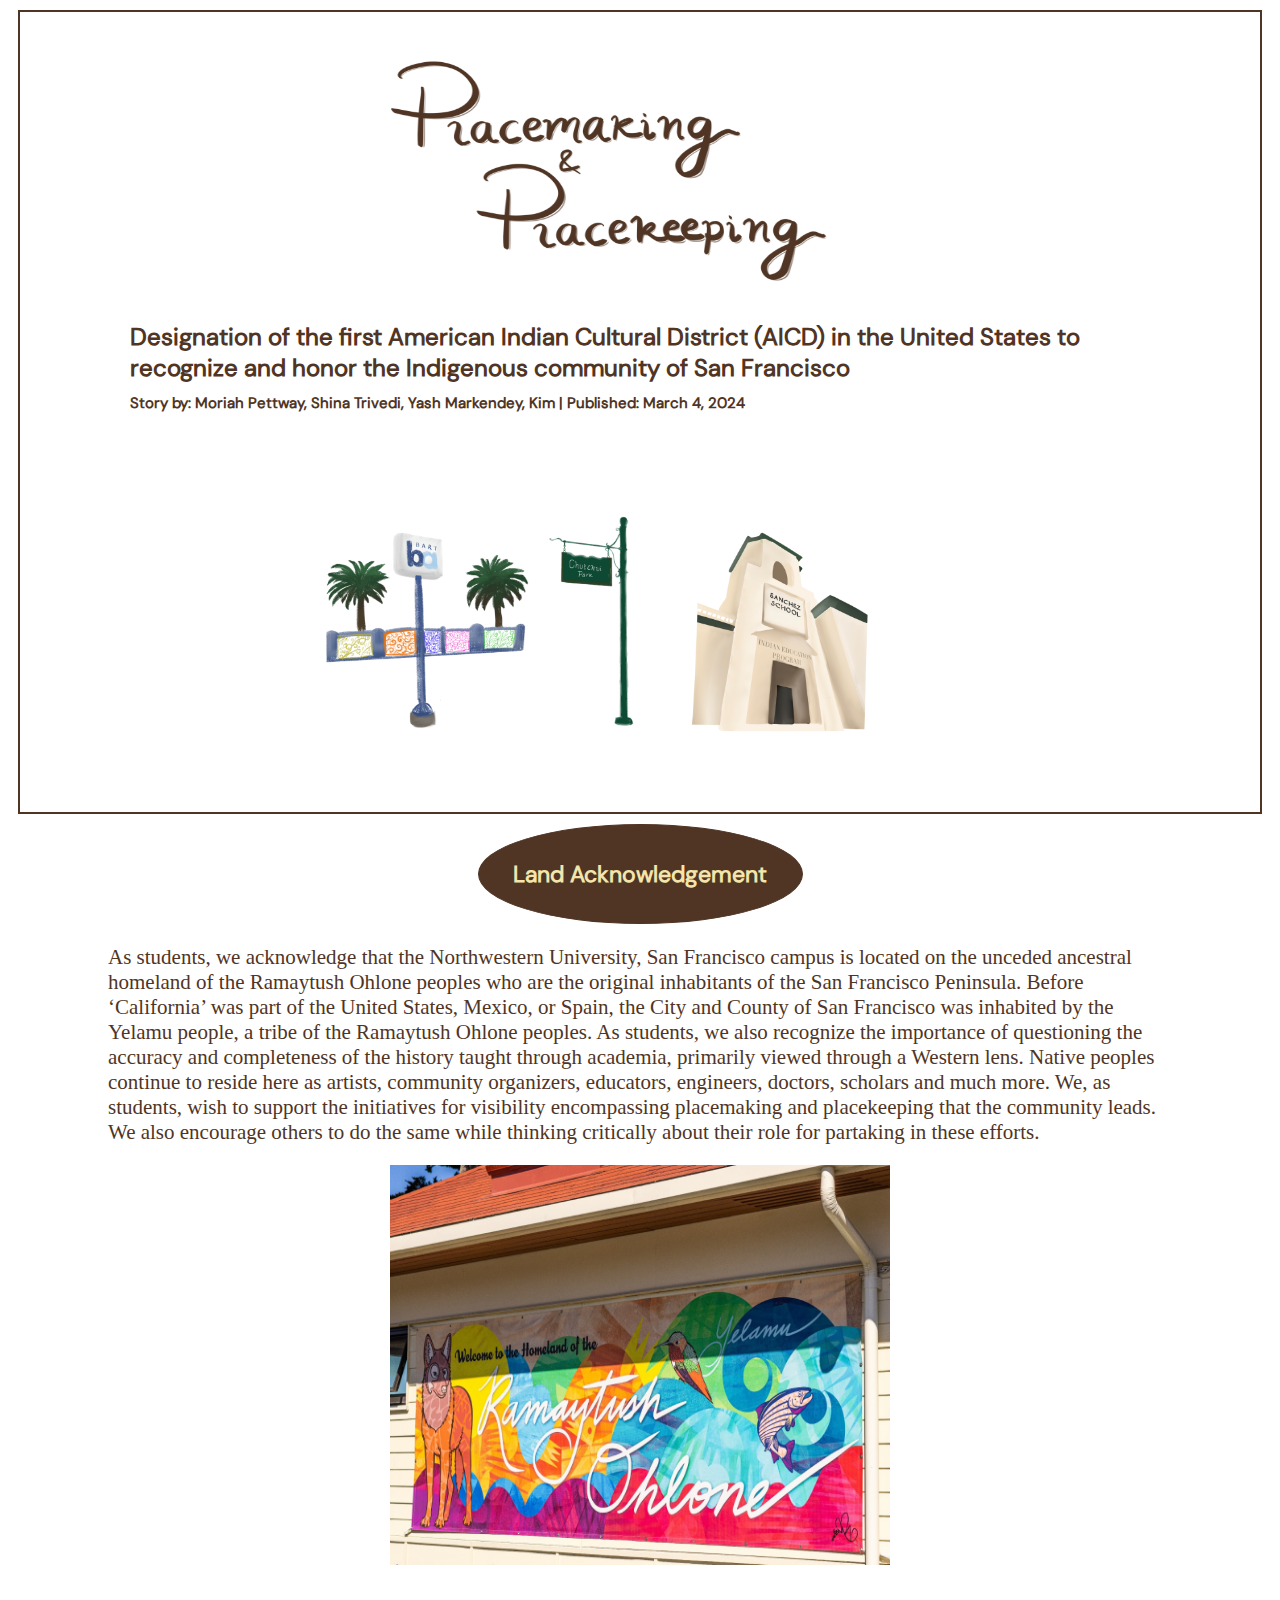
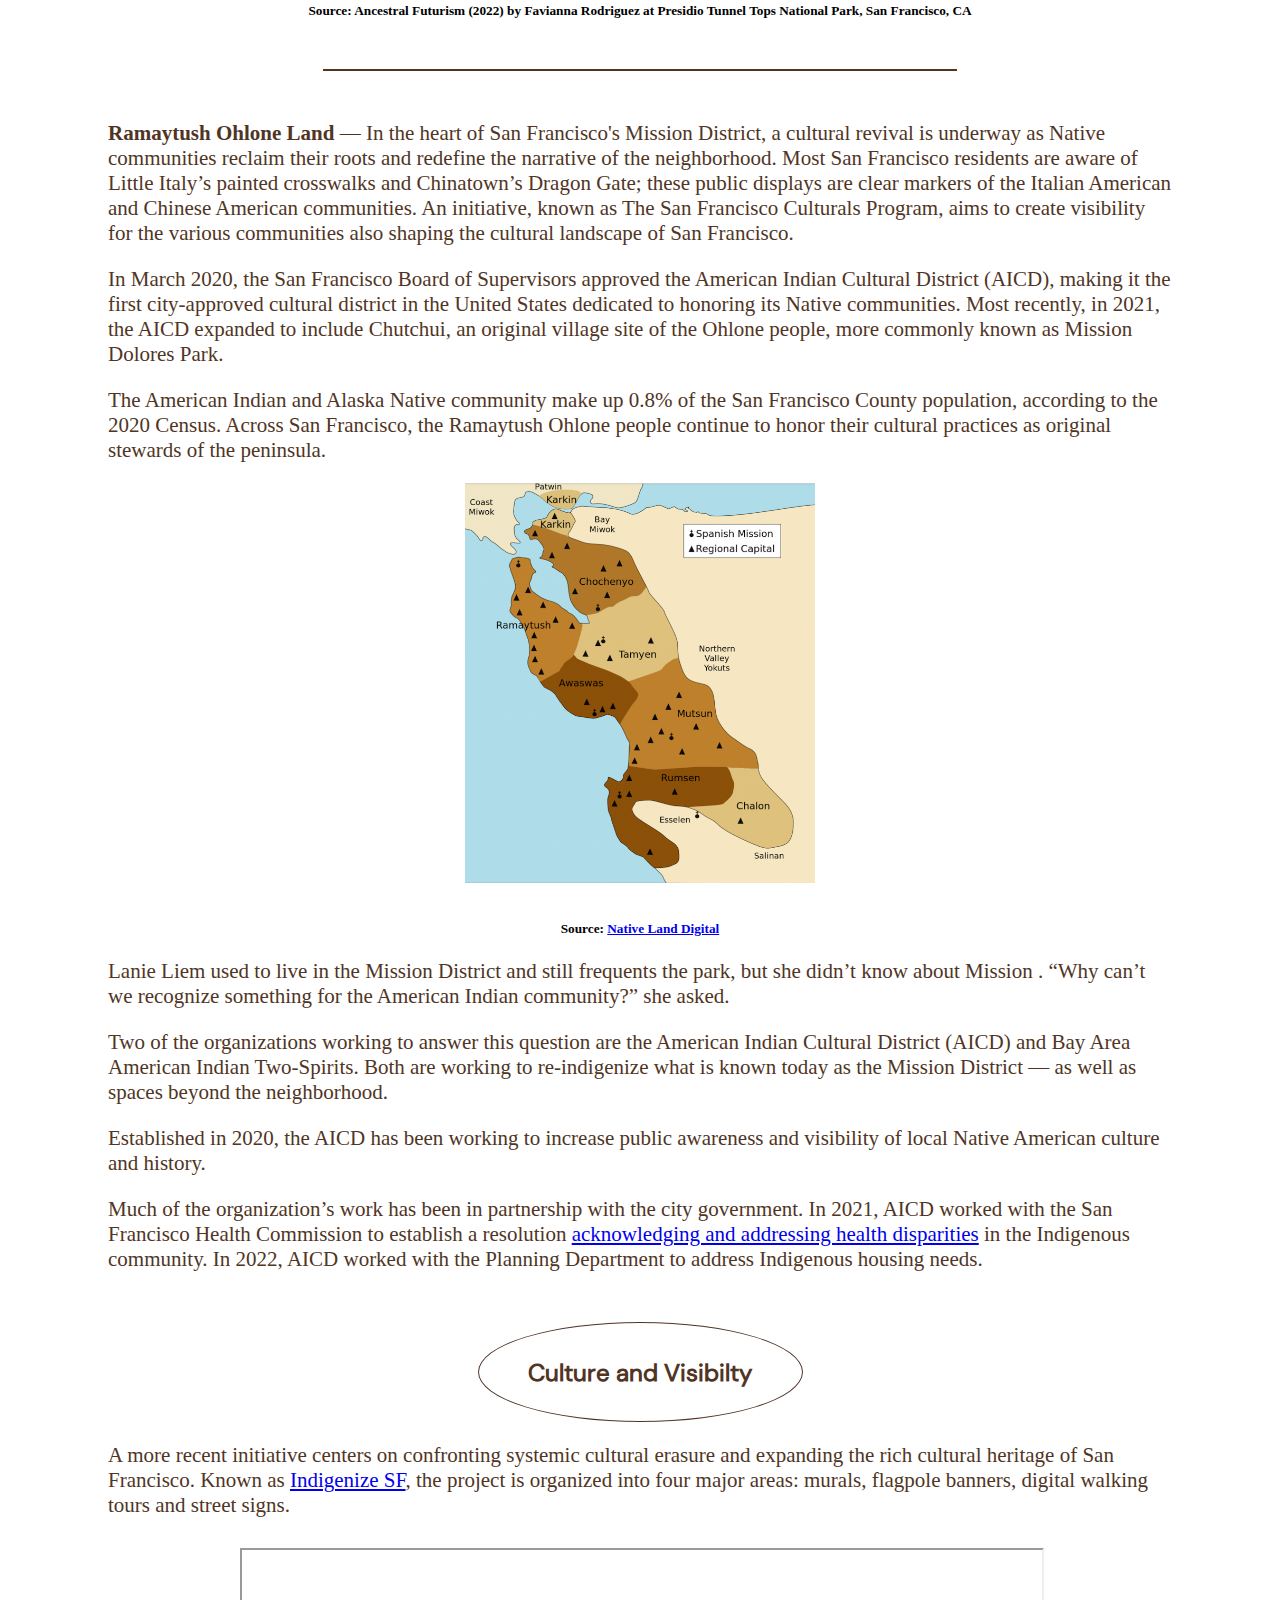
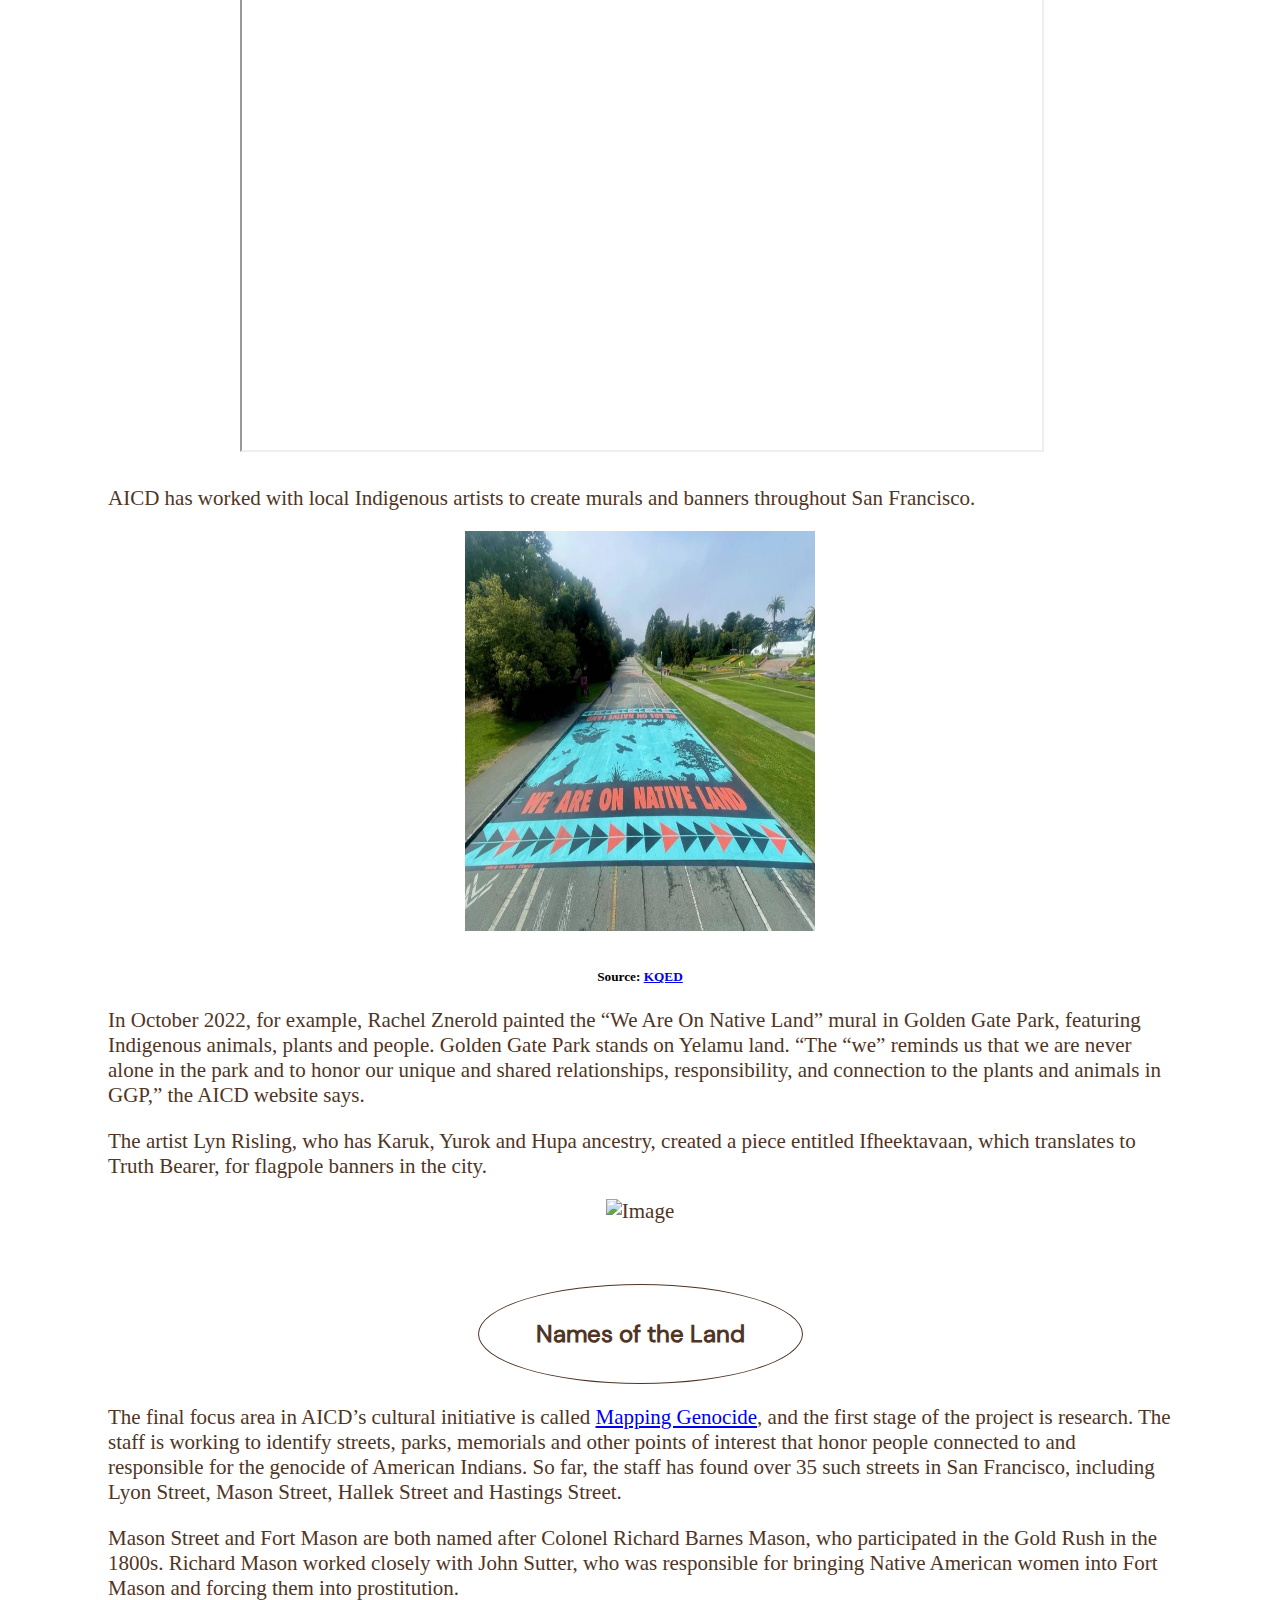
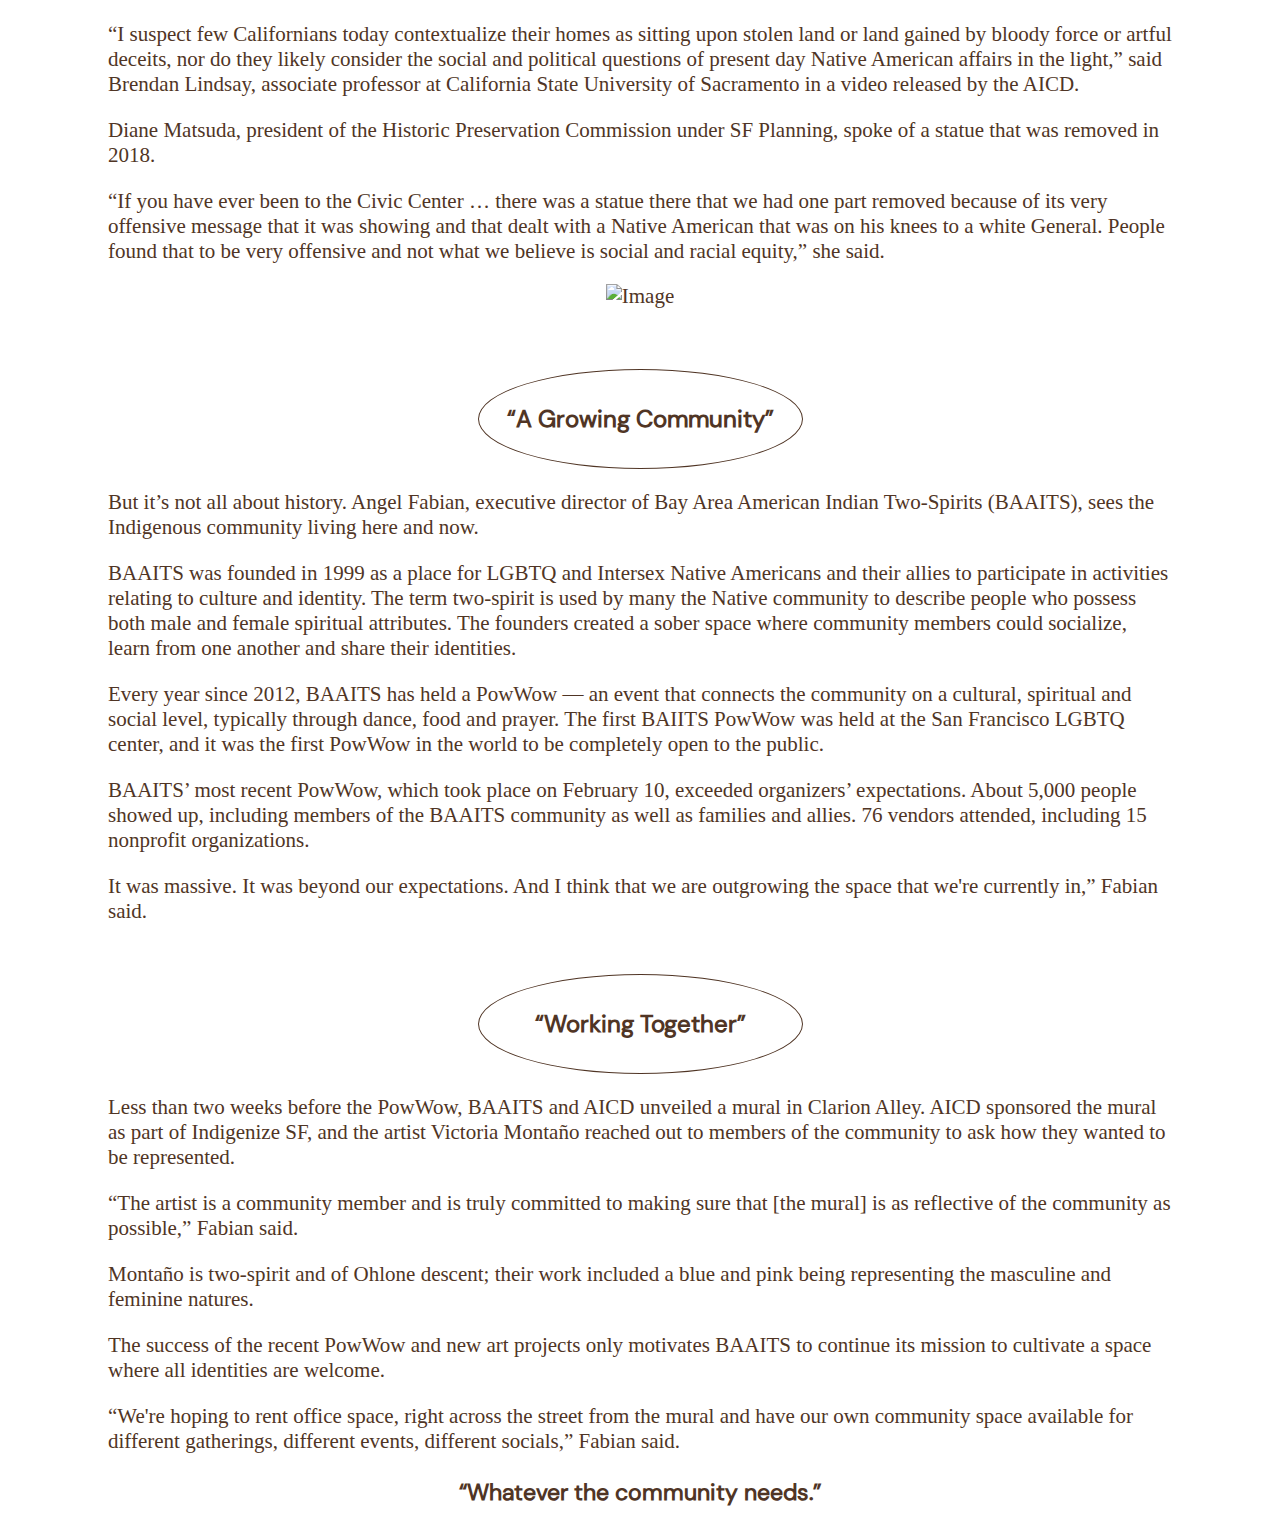
==== index.html @ 4c2ac08a "update" ====
<!DOCTYPE html>
<html lang="en">
  <head>
    <meta charset="utf-8">
    <title></title>
    <meta name="viewport" content="width=device-width, initial-scale=1.0">
    <link rel="stylesheet" href="style.css">
    <script src="main.js" defer></script>
  </head>
  <body>

    <div class="landing-page-container">
        <div class="title">
          <img src="Untitled_Artwork.png" alt= "Image" height="550" width="500">
        </div>
        <h2>Designation of the first American Indian Cultural District (AICD) in the United States to recognize and honor the Indigenous community of San Francisco</h2>
        <h6><strong>Story by:</strong> Moriah Pettway, Shina Trivedi, Yash Markendey, Kim   |   Published: March 4, 2024</h6>
        
        <div class="stickers">
          <img src="PNGs Group.png" alt="Image" height="350" width="650">
        </div>
    </div>

    <div class="circle-1">
      <h3 class="my-text">Land Acknowledgement</h3>
    </div>

    <div class="column">
      <p>As students, we acknowledge that the Northwestern University, San Francisco campus is located on the unceded ancestral homeland of the Ramaytush Ohlone peoples who are the original inhabitants of the San Francisco Peninsula. Before ‘California’ was part of the United States, Mexico, or Spain, the City and County of San Francisco was inhabited by the Yelamu people, a tribe of the Ramaytush Ohlone peoples. As students, we also recognize the importance of questioning the accuracy and completeness of the history taught through academia, primarily viewed through a Western lens. Native peoples continue to reside here as artists, community organizers, educators, engineers, doctors, scholars and much more. We, as students, wish to support the initiatives for visibility encompassing placemaking and placekeeping that the community leads. We also encourage others to do the same while thinking critically about their role for partaking in these efforts.</p>
    </div>

    <p class="images">
      <img src="Ancestral Futurism_Yash.png" alt= "Image" height="400" width="500">
      <h5>Source:<a> Ancestral Futurism (2022) by Favianna Rodriguez at Presidio Tunnel Tops National Park, San Francisco, CA</a></h5>
        
    </p>

    <hr>
   
    <div class="column">
      <p><strong>Ramaytush Ohlone Land</strong> — In the heart of San Francisco's Mission District, a cultural revival is underway as Native communities reclaim their roots and redefine the narrative of the neighborhood.

      Most San Francisco residents are aware of Little Italy’s painted crosswalks and Chinatown’s Dragon Gate; these public displays are clear markers of the Italian American and Chinese American communities. An initiative, known as The San Francisco Culturals Program, aims to create visibility for the various communities also shaping the cultural landscape of San Francisco.</p>
            
      <p>In March 2020, the San Francisco Board of Supervisors approved the American Indian Cultural District (AICD), making it the first city-approved cultural district in the United States dedicated to honoring its Native communities. Most recently, in 2021, the AICD expanded to include Chutchui, an original village site of the Ohlone people, more commonly known as Mission Dolores Park.</p>
            
      <p>The American Indian and Alaska Native community make up 0.8% of the San Francisco County population, according to the 2020 Census. Across San Francisco, the Ramaytush Ohlone people continue to honor their cultural practices as original stewards of the peninsula.</p>
    </div>
            
        <p class="images">
          <img src="Native_Land_Digital.png" alt= "Image" height="400" width="350">
          <h5>Source: <a href="https://native-land.ca/maps/territories/ohlone/">Native Land Digital</a></h5>
        </p>

    <div class="column">
        <p>Lanie Liem  used to live in the Mission District and still frequents the park, but she didn’t know about Mission . “Why can’t we recognize something for the American Indian community?” she asked.</p>
          
        <p>Two of the organizations working to answer this question are the American Indian Cultural District (AICD) and Bay Area American Indian Two-Spirits. Both are working to re-indigenize what is known today as the Mission District — as well as spaces beyond the neighborhood.</p>
          
        <p>Established in 2020, the AICD has been working to increase public awareness and visibility of local Native American culture and history.</p>

        <p>Much of the organization’s work has been in partnership with the city government. In 2021, AICD worked with the San Francisco Health Commission to establish a resolution <a href="https://americanindianculturaldistrict.org/indigenizesf">acknowledging and addressing health disparities</a> in the Indigenous community. In 2022, AICD worked with the Planning Department to address Indigenous housing needs.</p>
    </div>

      <div class="circle-2">
            <h2>Culture and Visibilty</h2>
      </div>

    <div class="column">
        <p>A more recent initiative centers on confronting systemic cultural erasure and expanding the rich cultural heritage of San Francisco. Known as <a href="https://americanindianculturaldistrict.org/indigenizesf">Indigenize SF</a>, the project is organized into four major areas: murals, flagpole banners, digital walking tours and street signs.
    </div>
      <div class="aicd-map">
        <iframe src="https://datawrapper.dwcdn.net/s3uaG/1/" width="100%" height="500px"></iframe>
      </div>

    <div class="column">
        <p>AICD has worked with local Indigenous artists to create murals and banners throughout San Francisco.</p>
    </div>

    <p class="images">
      <img src="KQED_Image.jpeg" alt= "Image" height="400" width="350">
      <h5>Source: <a href="https://www.kqed.org/news/11929099/we-are-here-and-present-vandalized-mural-sparks-renewed-efforts-to-recognize-native-american-history">KQED</a></h5>
    </p>

    <div class="column">
      <p>In October 2022, for example, Rachel Znerold painted the “We Are On Native Land” mural in Golden Gate Park, featuring Indigenous animals, plants and people. Golden Gate Park stands on Yelamu land. “The “we” reminds us that we are never alone in the park and to honor our unique and shared relationships, responsibility, and connection to the plants and animals in GGP,” the AICD website says.</p>
      <p>The artist Lyn Risling, who has Karuk, Yurok and Hupa ancestry, created a piece entitled Ifheektavaan, which translates to Truth Bearer, for flagpole banners in the city.</p>
    </div>

      <p class="images">
      <img src="Kimberly-Espinosa-AICD Cultural District-012524-12.jpg" alt= "Image" height="500" width="350">
      </p>
      
    <div class="circle-2">
      <h2>Names of the Land</h2>
    </div>

    <div class="column">
      <p>The final focus area in AICD’s cultural initiative is called <a href="https://americanindianculturaldistrict.org/indigenizesf">Mapping Genocide</a>, and the first stage of the project is research.  The staff is working to identify streets, parks, memorials and other points of interest that honor people connected to and responsible for the genocide of American Indians. So far, the staff has found over 35 such streets in San Francisco, including Lyon Street, Mason Street, Hallek Street and Hastings Street.</p>

      <p>Mason Street and Fort Mason are both named after Colonel Richard Barnes Mason, who participated in the Gold Rush in the 1800s. Richard Mason worked closely with John Sutter, who was responsible for bringing Native American women into Fort Mason and forcing them into prostitution.</p>
        
      <p>“I suspect few Californians today contextualize their homes as sitting upon stolen land or land gained by bloody force or artful deceits, nor do they likely consider the social and political questions of present day Native American affairs in the light,” said Brendan Lindsay, associate professor at California State University of Sacramento in a video released by the AICD.</p>
        
      <p>Diane Matsuda, president of the Historic Preservation Commission under SF Planning, spoke of a statue that was removed in 2018.</p>
        
      <p>“If you have ever been to the Civic Center … there was a statue there that we had one part removed because of its very offensive message that it was showing and that dealt with a Native American that was on his knees to a white General. People found that to be very offensive and not what we believe is social and racial equity,” she said.</p>        
    </div>
        
    <p class="images"> 
      <img src="Chutchui Sign by Mission Dolores Park_Illo by Yash Markendey.PNG" alt= "Image" height="400" width="350">
    </p>


    <div class="circle-2">
      <h2>“A Growing Community”</h2>
    </div>

    <div class="column">
      <p>But it’s not all about history. Angel Fabian, executive director of Bay Area American Indian Two-Spirits (BAAITS), sees the Indigenous community living here and now.</p>
 
      <p>BAAITS was founded in 1999 as a place for LGBTQ and Intersex Native Americans and their allies to participate in activities relating to culture and identity. The term two-spirit is used by many the Native community to describe people who possess both male and female spiritual attributes. The founders created a sober space where community members could socialize, learn from one another and share their identities.</p>

      <p>Every year since 2012, BAAITS has held a PowWow — an event that connects the community on a cultural, spiritual and social level, typically through dance, food and prayer. The first BAIITS PowWow was held at the San Francisco LGBTQ center, and it was the first PowWow in the world to be completely open to the public.</p>

      <p>BAAITS’ most recent PowWow, which took place on February 10, exceeded organizers’ expectations. About 5,000 people showed up, including members of the BAAITS community as well as families and allies. 76 vendors attended, including 15 nonprofit organizations.</p>

      <p>It was massive. It was beyond our expectations. And I think that we are outgrowing the space that we're currently in,” Fabian said.</p>
    </div>

    <div class="circle-2">
      <h2>“Working Together”</h2>
    </div>

    <div class="column">
        <p>Less than two weeks before the PowWow, BAAITS and AICD unveiled a mural in Clarion Alley. AICD sponsored the mural as part of Indigenize SF, and the artist Victoria Montaño reached out to members of the community to ask how they wanted to be represented.</p>
          
        <p>“The artist is a community member and is truly committed to making sure that [the mural] is as reflective of the community as possible,” Fabian said.</p>
          
        <p>Montaño is two-spirit and of Ohlone descent; their work included a blue and pink being representing the masculine and feminine natures.</p>
         
        <p>The success of the recent PowWow and new art projects only motivates BAAITS to continue its mission to cultivate a space where all identities are welcome.</p>

        <p>“We're hoping to rent office space, right across the street from the mural and have our own community space available for different gatherings, different events, different socials,” Fabian said.</p> 
    </div>

      <div class="quote">
        <h3>“Whatever the community needs.”</h3>
      </div>

    </div>

  </body>
</html>
---- style.css ----
@font-face {
    font-family: 'League Spartan';
    src: url('LeagueSpartan_Regular.ttf') format('truetype');
    font-weight: normal;
    font-style: normal;
}
@font-face {
    font-family: 'Playfair Display';
    src: url('Playfair_Display.ttf') format('truetype');
    font-weight: normal;
    font-style: normal;
}
@font-face {
    font-family: 'DM Sans';
    src: url('DM_Sans/DMSans-VariableFont_opsz\,wght.ttf') format('truetype');
    font-weight: normal;
    font-style: normal;
}
@font-face {
    font-family: 'EB Garmond';
    src: url('EB_Garamond/EBGaramond-VariableFont_wght.ttf') format('truetype');
    font-weight: normal;
    font-style: normal
}
body {
    background-color: #fff;
}
.date {
    margin-top: -10px
}
.landing-page-container {
    max-width: 80vw; /* Set the maximum width as a percentage of the viewport width */
    margin: auto;
    padding: 20px; /* Optional: Add padding to the container */
}
.title {
    text-align: center;
    margin-left: -20px;
    margin-bottom: -275px;
    overflow: hidden;
    width: 100%;
    height: auto;
    text-align: center;
}
@media (max-width: 1500px) {
    .landing-page-container {
    border: 2px solid #503525; 
    padding: 10px; 
    margin: 20px; 
    margin-bottom: 0px;
    max-width: 100%; 
    margin: 10px; 
    }
    .column {
        margin-left: 200px;
        margin-right: 200px
    }
    p {
        font-family: 'Times New Roman', Times, serif;
        font-size: 21px;
        color: #503525;
        margin-bottom: 5px;
    }
    .images {
        padding: 10px; 
        margin: 20px; 
        margin-bottom: 0px;
        max-width: 100%; 
        margin: 10px;
        text-align: center;
    }
}
.stickers {
    margin: 0 -10px; /* Adjust as needed to create margins */
    overflow: hidden;
    text-align: center
}

.stickers img {
    animation: moveAndTiltMotion 20s infinite; /* Adjust the duration and iteration count as needed */
    display: inline-block; /* Make sure the image is a block-level element */
    margin: 0 10px; /* Adjust as needed to create margins */
}

@keyframes moveAndTiltMotion {
    0%, 100% {
      transform: translateX(0) rotate(0deg);
    }
    20%, 40%, 60%, 80% {
      transform: translateX(-5px) rotate(-5deg);
    }
    10%, 30%, 50%, 70%, 90% {
      transform: translateX(5px) rotate(5deg);
    }
  }
h1 {
    font-family: 'League Spartan', sans-serif;
    font-size: 125px;
    margin: 40px;
    text-shadow: -1px -1px 0 #503525, 1px -1px 0 #503525, -1px 1px 0 #503525, 1px 1px 0 #503525;
}
h2 {
    font-family: 'DM Sans', sans-serif;
    color: #503525;
    font-weight: bold;
    margin-left: 100px;
    margin-right: 100px
}
h3 {
    font-family: 'DM Sans', sans-serif;
    font-size: 23px;
    color: #503525;
    font-weight: bold;
    white-space: nowrap;
}
h5 {
    text-align: center;
}
h6{
    font-family: 'DM Sans', sans-serif;
    font-size: 15px;
    color: #503525;
    margin-left: 100px;
    margin-right: 100px;
    margin-top: -10px
}

h4 {
    font-family: 'League Spartan', sans-serif
}
.circle-1 {
    width: 325px;
    height: 100px;
    border: 1px solid #503525;
    background-color: #503525;
    border-radius: 50%;
    display: flex;
    align-items: center;
    justify-content: center;
    color: #503525;
    box-sizing: border-box;
    margin-top: 10px;
    margin-left: auto;
    margin-right: auto;
    white-space: nowrap;
}
.my-text {
    color: #F3E5AB
}
.circle-2 {
    width: 325px;
    height: 100px;
    border: 1px solid #503525;
    border-radius: 50%;
    display: flex;
    align-items: center;
    justify-content: center;
    color: #503525;
    box-sizing: border-box;
    margin-top: 50px;
    margin-bottom: 20px;
    margin-left: auto;
    margin-right: auto;
    white-space: nowrap;
}
.column {
    margin-left: 100px;
    margin-right: 100px;
}
.column p {
    font-size: 21px
}
hr {
    border: 1px solid #503525; /* Change color by modifying the hex code */
    margin: 50px auto; /* Adjust the margin as needed */
    width: 50%;
    text-align: center
}
.images image {
    text-align: center;
}
.quote {
    margin: auto;
    text-align: center;
}

.aicd-map {
    width: 100%;
    max-width: 800px;
    margin-top: 30px; /* Adjust the top margin as needed */
    margin-bottom: 30px; /* Adjust the bottom margin as needed */
    margin-left: auto;
    margin-right: auto;
}
.chutchui-img {
    display: inline-block;
    border-radius: 10px;
    overflow: hidden;
    margin: 20px auto;
}
.project-acknowledgements {
    text-align: center
}
.button {
    display: inline-block;
    padding: 10px 20px;
    text-decoration: none;
    color: #fff;
    background-color: #503525; 
    border: 1px solid #fff; 
    border-radius: 5px;
    cursor: pointer;
    margin-bottom: 15px;
}
.footer {
    background-color: #503525;
    color: #fff;
    padding: 12.5px;
    margin-left: -10px;
    text-align: center;
    width: 100%;
  }

.project-acknowledgements-pg {
    text-align: center;
}
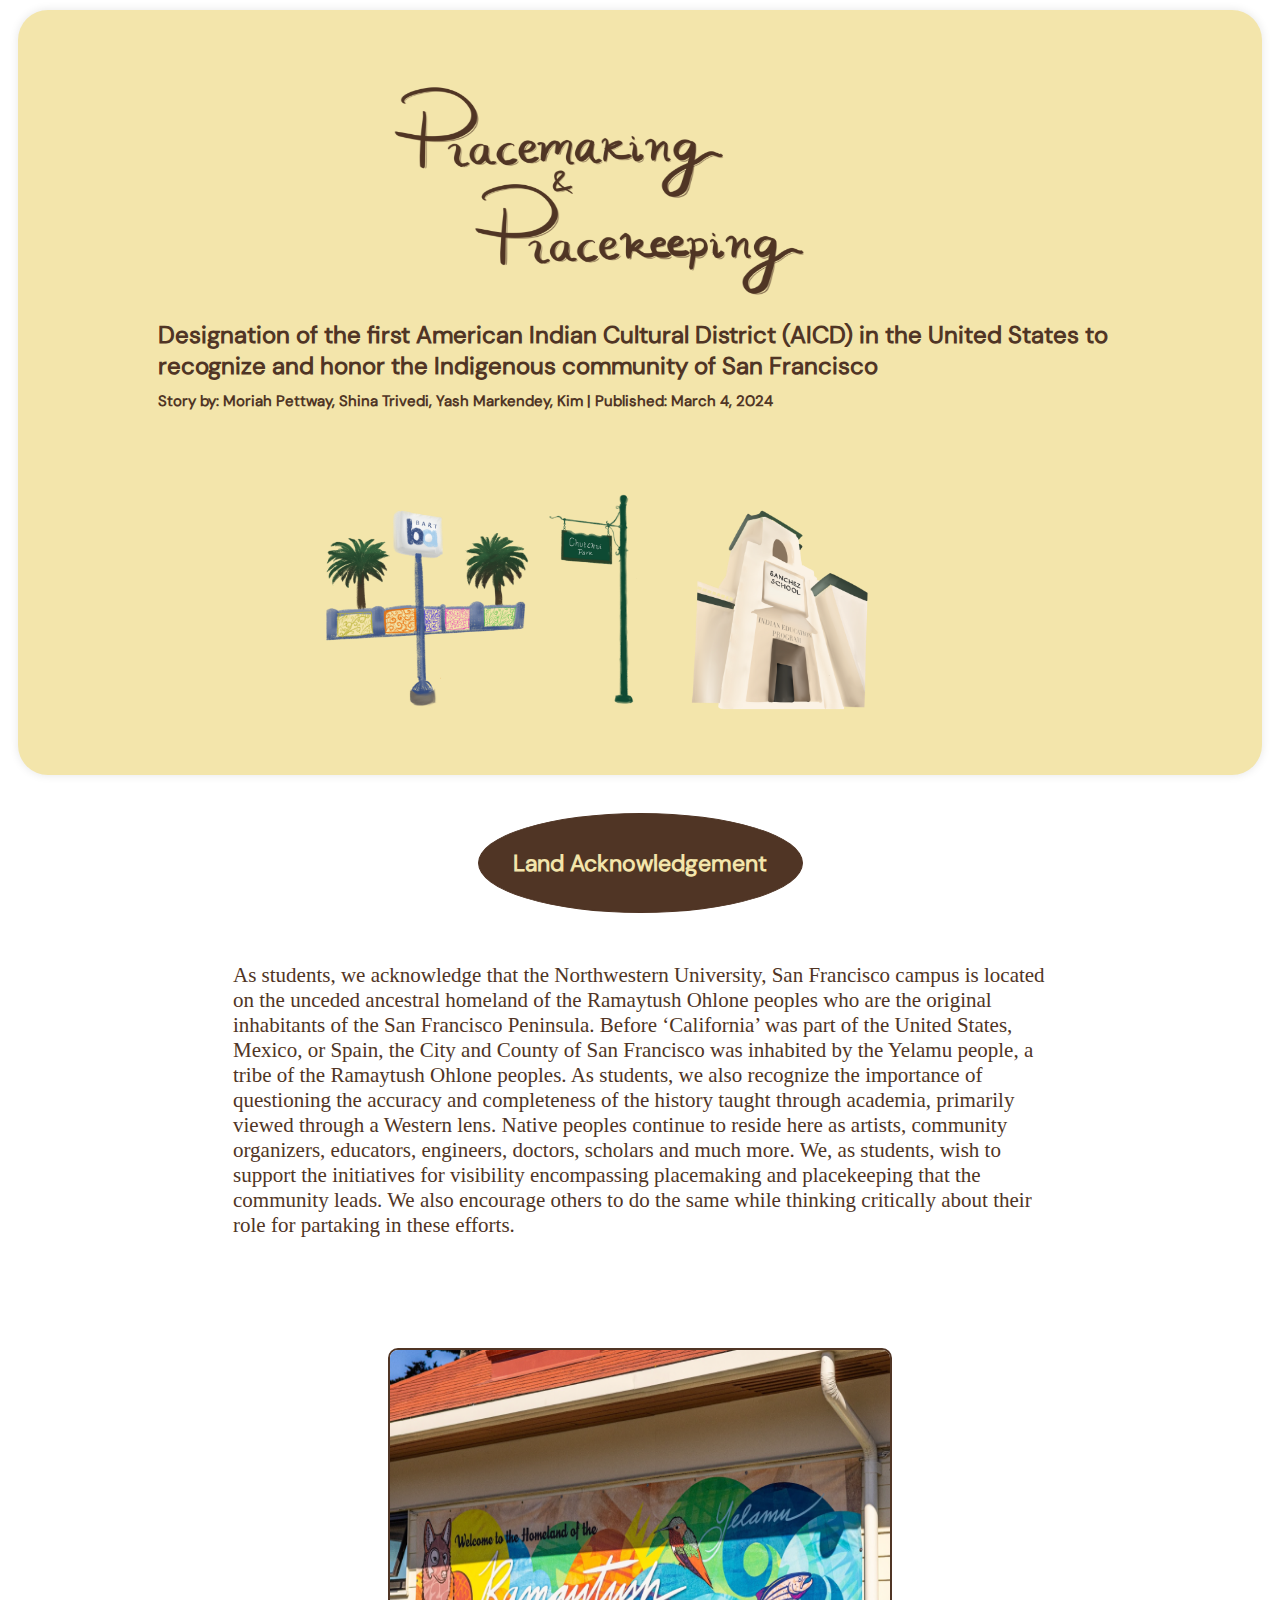
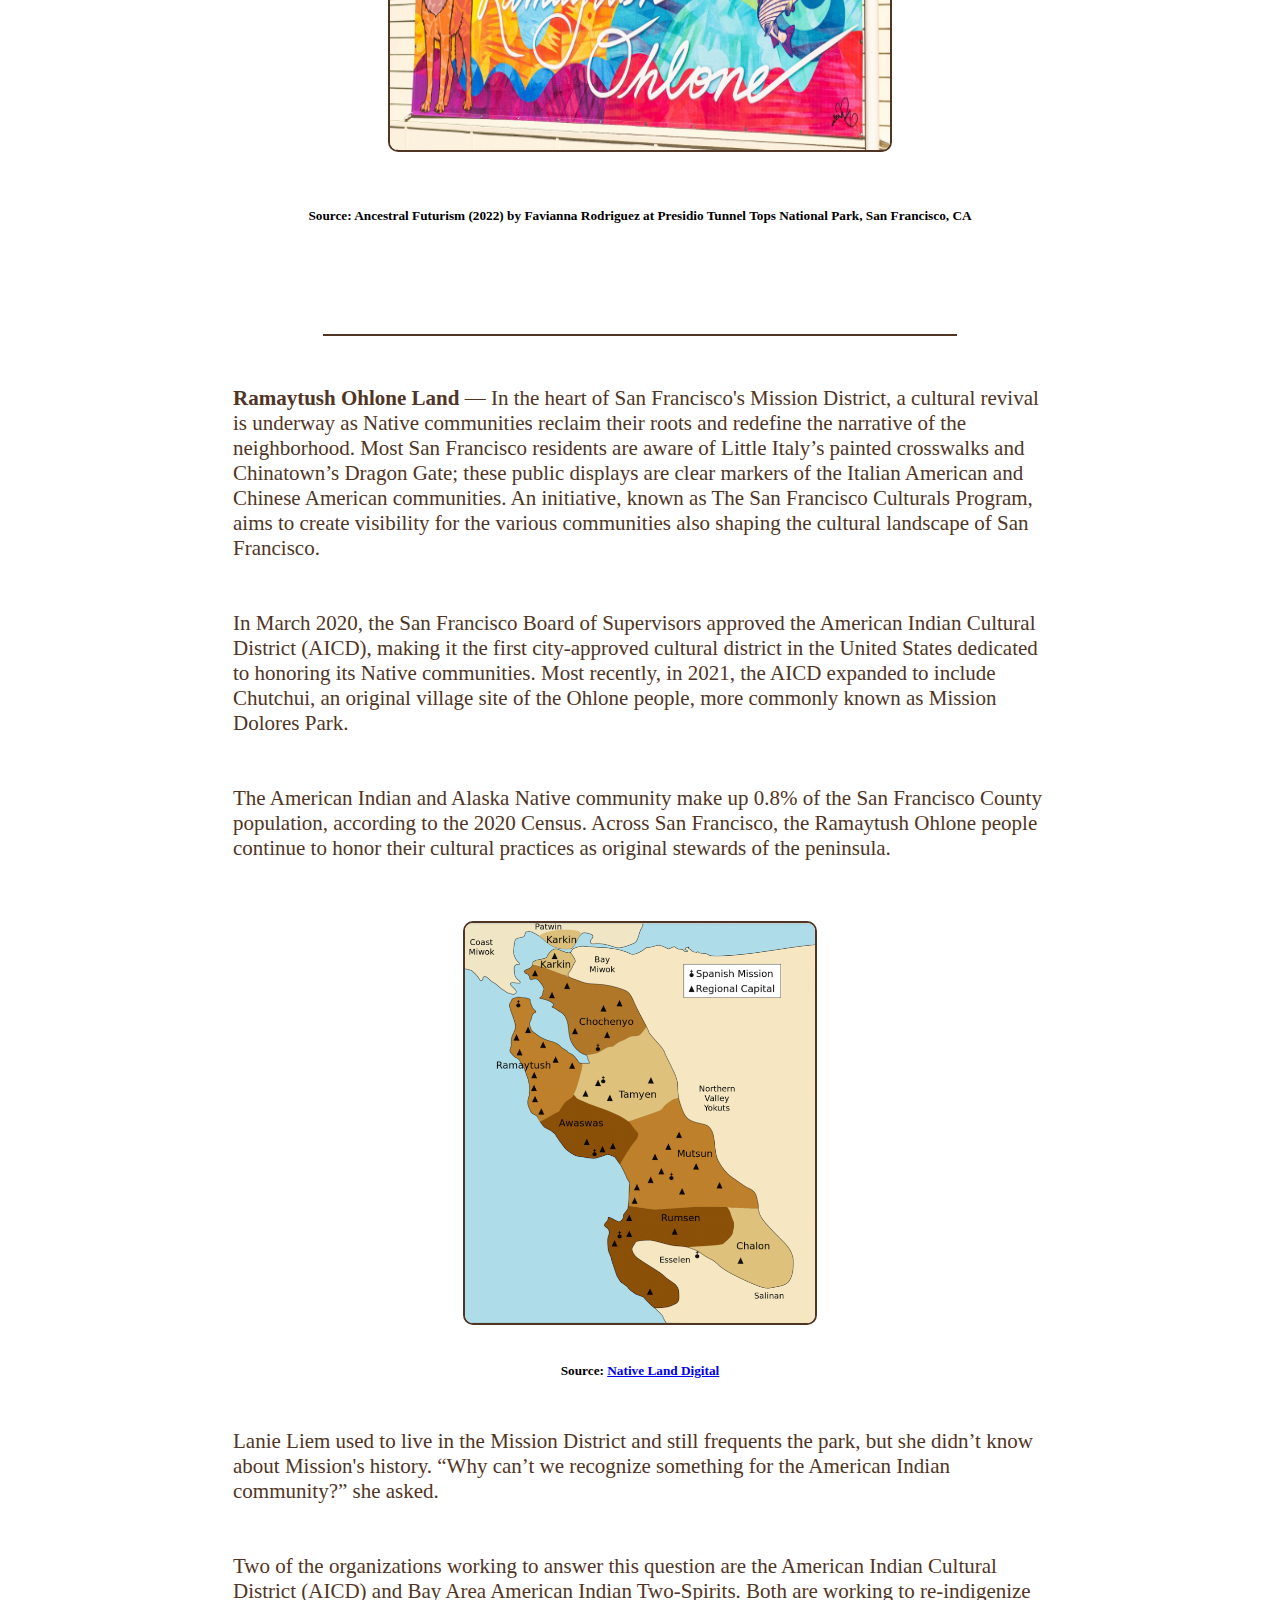
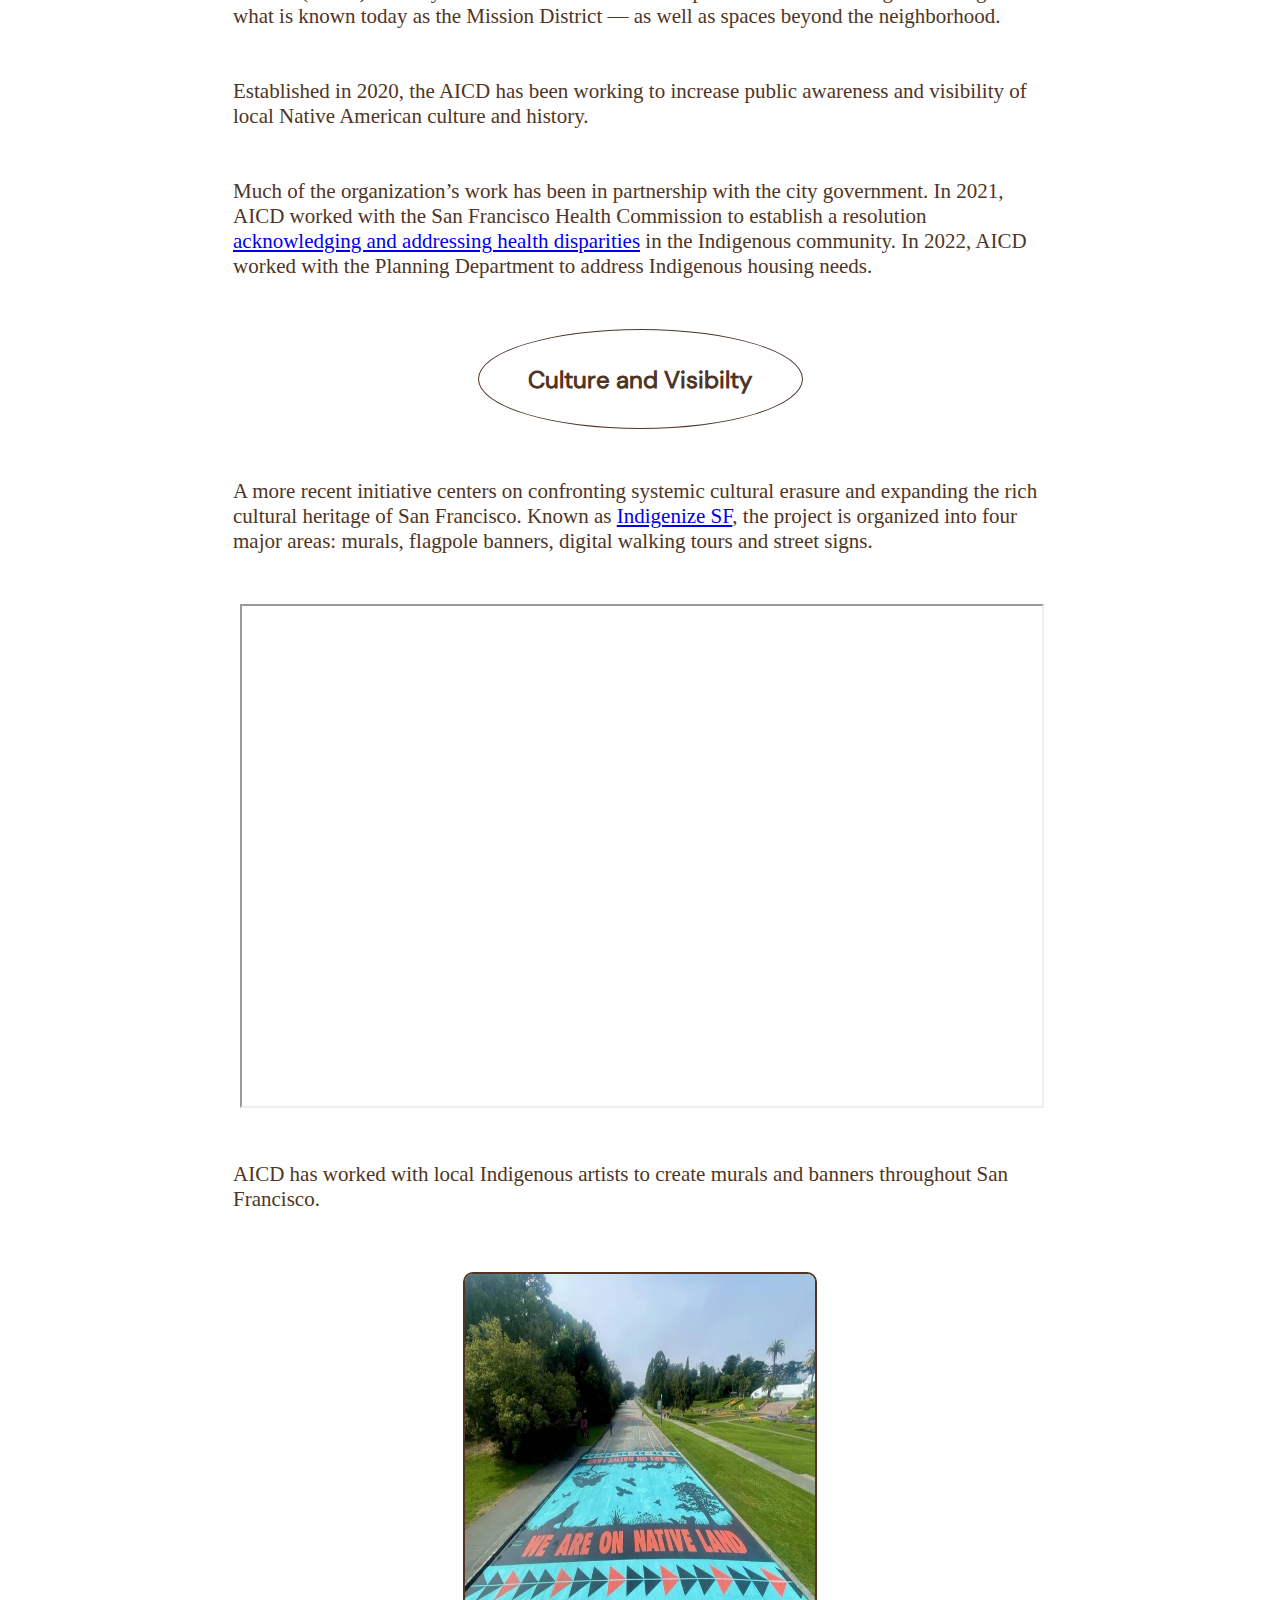
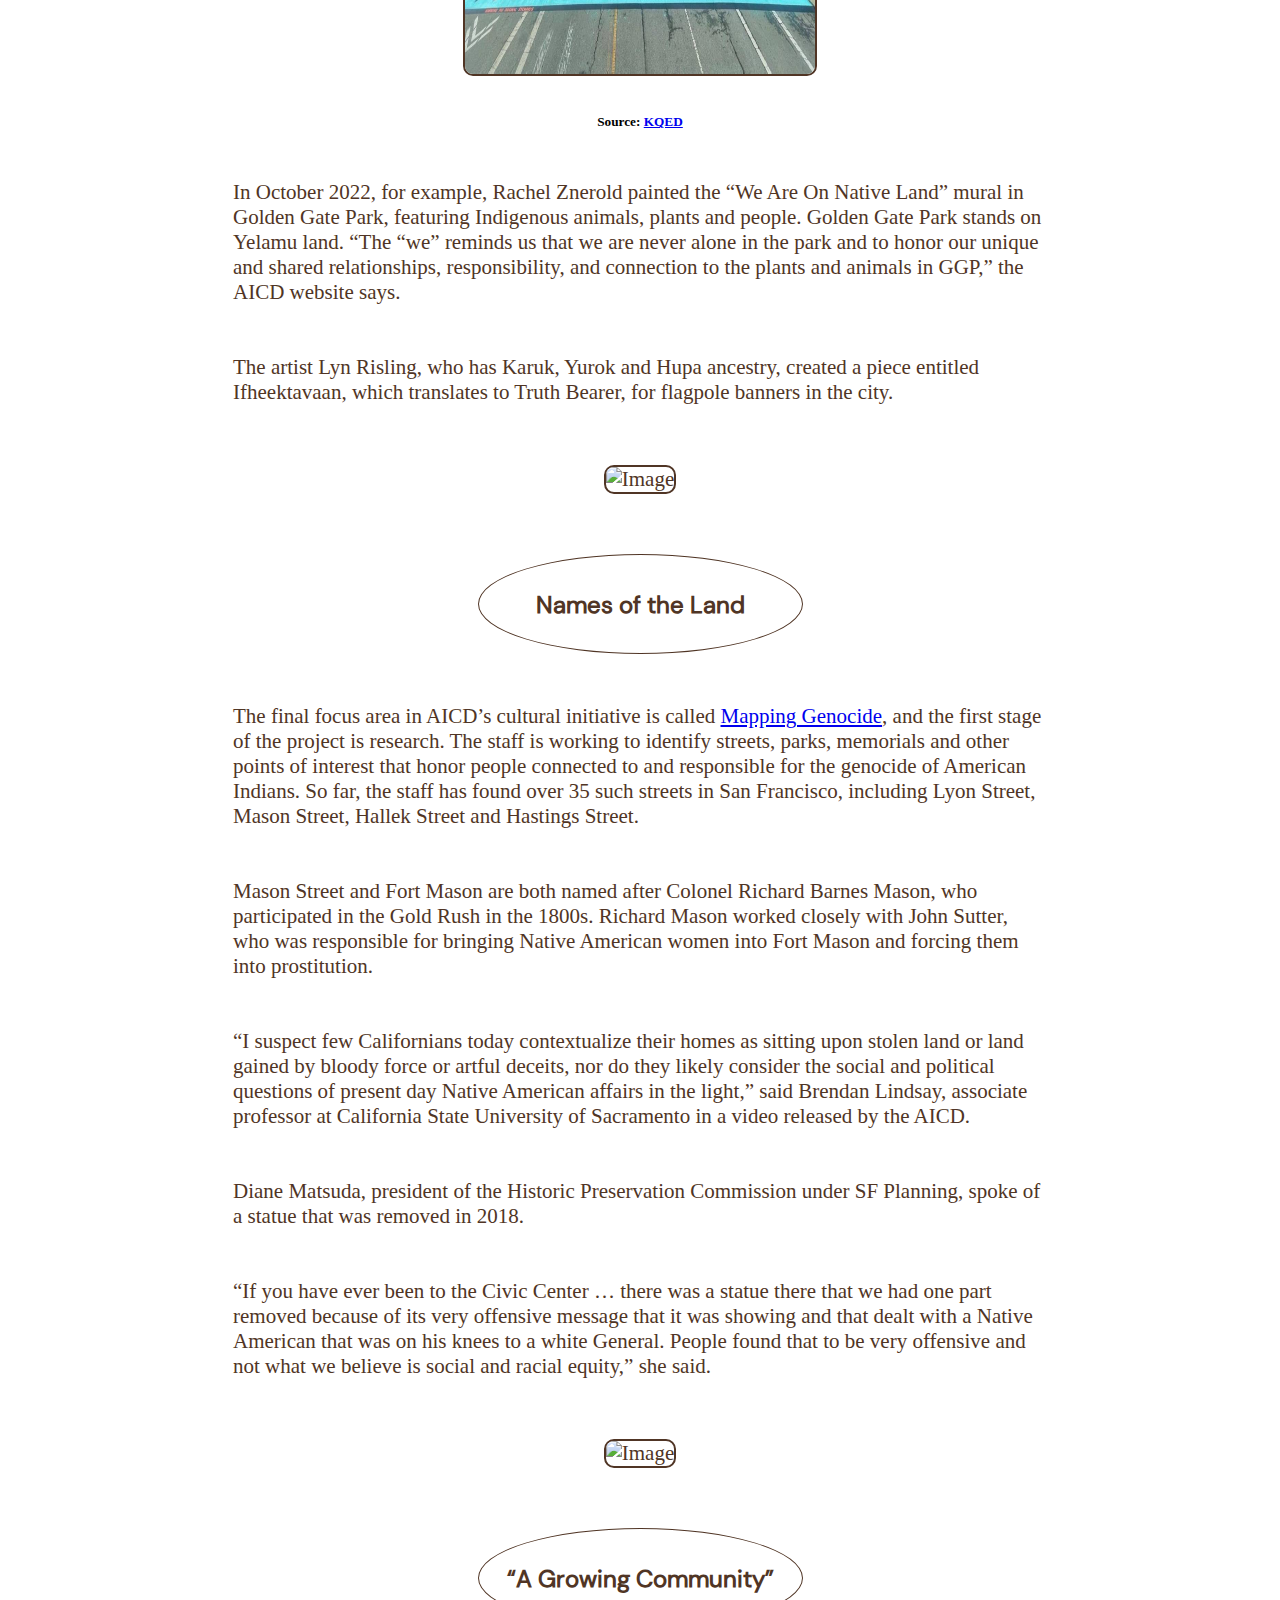
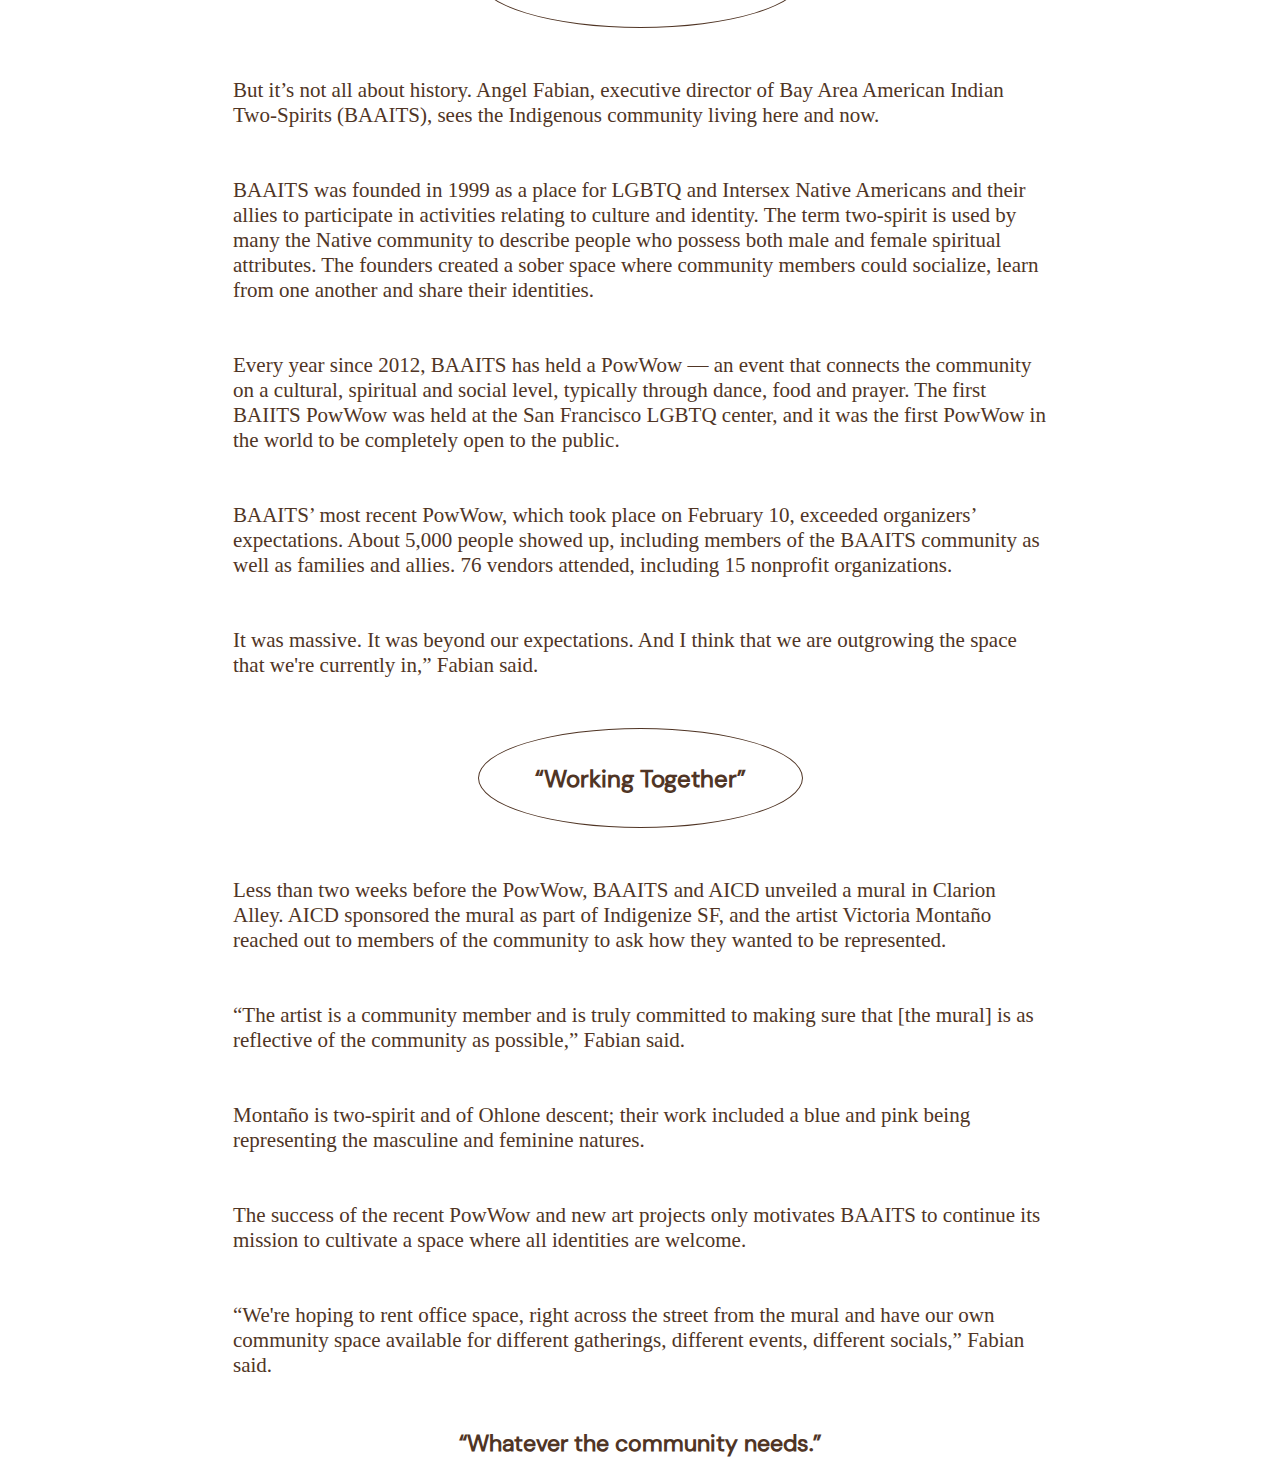
==== commit e3e5e9e3: "update" ====
--- a/index.html
+++ b/index.html
@@ -9,9 +9,10 @@
   </head>
   <body>
 
+  <div id="newSection">
     <div class="landing-page-container">
         <div class="title">
-          <img src="Untitled_Artwork.png" alt= "Image" height="550" width="500">
+          <img src="Untitled_Artwork.png" alt= "Image" height="520" width="470">
         </div>
         <h2>Designation of the first American Indian Cultural District (AICD) in the United States to recognize and honor the Indigenous community of San Francisco</h2>
         <h6><strong>Story by:</strong> Moriah Pettway, Shina Trivedi, Yash Markendey, Kim   |   Published: March 4, 2024</h6>
@@ -21,6 +22,10 @@
         </div>
     </div>
 
+  </div>
+
+  <br>
+  
     <div class="circle-1">
       <h3 class="my-text">Land Acknowledgement</h3>
     </div>
@@ -29,11 +34,12 @@
       <p>As students, we acknowledge that the Northwestern University, San Francisco campus is located on the unceded ancestral homeland of the Ramaytush Ohlone peoples who are the original inhabitants of the San Francisco Peninsula. Before ‘California’ was part of the United States, Mexico, or Spain, the City and County of San Francisco was inhabited by the Yelamu people, a tribe of the Ramaytush Ohlone peoples. As students, we also recognize the importance of questioning the accuracy and completeness of the history taught through academia, primarily viewed through a Western lens. Native peoples continue to reside here as artists, community organizers, educators, engineers, doctors, scholars and much more. We, as students, wish to support the initiatives for visibility encompassing placemaking and placekeeping that the community leads. We also encourage others to do the same while thinking critically about their role for partaking in these efforts.</p>
     </div>
 
-    <p class="images">
-      <img src="Ancestral Futurism_Yash.png" alt= "Image" height="400" width="500">
-      <h5>Source:<a> Ancestral Futurism (2022) by Favianna Rodriguez at Presidio Tunnel Tops National Park, San Francisco, CA</a></h5>
-        
-    </p>
+    <div class="images">
+      <p>
+        <img src="Ancestral Futurism_Yash.png" alt="Image" height="400" width="500">
+        <h5>Source: <a>Ancestral Futurism (2022) by Favianna Rodriguez at Presidio Tunnel Tops National Park, San Francisco, CA</a></h5>
+      </p>
+    </div>
 
     <hr>
    
@@ -53,7 +59,7 @@
         </p>
 
     <div class="column">
-        <p>Lanie Liem  used to live in the Mission District and still frequents the park, but she didn’t know about Mission . “Why can’t we recognize something for the American Indian community?” she asked.</p>
+        <p>Lanie Liem  used to live in the Mission District and still frequents the park, but she didn’t know about Mission's history. “Why can’t we recognize something for the American Indian community?” she asked.</p>
           
         <p>Two of the organizations working to answer this question are the American Indian Cultural District (AICD) and Bay Area American Indian Two-Spirits. Both are working to re-indigenize what is known today as the Mission District — as well as spaces beyond the neighborhood.</p>
           
--- a/style.css
+++ b/style.css
@@ -26,8 +26,15 @@
 body {
     background-color: #fff;
 }
-.date {
-    margin-top: -10px
+#newSection {
+    background-color: #F3E5AB;
+    padding: 20px;
+    margin: 10px;
+    border-radius: 30px;
+    box-shadow: 0 0 10px rgba(0, 0, 0, 0.1);
+    height: 725vh; /* Set the height to 50% of the viewport height */
+    max-height: 725px; /* Set a maximum height if needed */
+    overflow: hidden;
 }
 .landing-page-container {
     max-width: 80vw; /* Set the maximum width as a percentage of the viewport width */
@@ -36,16 +43,14 @@
 }
 .title {
     text-align: center;
-    margin-left: -20px;
+    margin-left: -30px;
     margin-bottom: -275px;
     overflow: hidden;
     width: 100%;
     height: auto;
-    text-align: center;
 }
 @media (max-width: 1500px) {
     .landing-page-container {
-    border: 2px solid #503525; 
     padding: 10px; 
     margin: 20px; 
     margin-bottom: 0px;
@@ -60,6 +65,8 @@
         font-family: 'Times New Roman', Times, serif;
         font-size: 21px;
         color: #503525;
+        margin-left: 75px;
+        margin-right: 75px;
         margin-bottom: 5px;
     }
     .images {
@@ -71,8 +78,11 @@
         text-align: center;
     }
 }
+
+
+
 .stickers {
-    margin: 0 -10px; /* Adjust as needed to create margins */
+    margin: -20px -10px 0; /* Adjust the top margin to move the stickers more upward */
     overflow: hidden;
     text-align: center
 }
@@ -94,6 +104,7 @@
       transform: translateX(5px) rotate(5deg);
     }
   }
+
 h1 {
     font-family: 'League Spartan', sans-serif;
     font-size: 125px;
@@ -125,9 +136,30 @@
     margin-right: 100px;
     margin-top: -10px
 }
-
 h4 {
     font-family: 'League Spartan', sans-serif
+}
+p {
+    font-family: 'Times New Roman', Times, serif;
+    font-size: 21px;
+    color: #503525;
+    margin-left: 75px;
+    margin-right: 75px;
+    margin-top: 50px;
+    margin-bottom: 50px;
+}
+
+.images {
+    padding: 10px; 
+    margin: 20px; 
+    margin-bottom: 0px;
+    max-width: 100%; 
+    margin: 10px;
+    text-align: center;
+}
+.images img{
+    border-radius: 10px;
+    border: 2px solid #503525;
 }
 .circle-1 {
     width: 325px;
@@ -165,8 +197,8 @@
     white-space: nowrap;
 }
 .column {
-    margin-left: 100px;
-    margin-right: 100px;
+    margin-left: 150px;
+    margin-right: 150px;
 }
 .column p {
     font-size: 21px
@@ -177,14 +209,12 @@
     width: 50%;
     text-align: center
 }
-.images image {
-    text-align: center;
-}
+
+
 .quote {
     margin: auto;
     text-align: center;
 }
-
 .aicd-map {
     width: 100%;
     max-width: 800px;
@@ -199,20 +229,6 @@
     overflow: hidden;
     margin: 20px auto;
 }
-.project-acknowledgements {
-    text-align: center
-}
-.button {
-    display: inline-block;
-    padding: 10px 20px;
-    text-decoration: none;
-    color: #fff;
-    background-color: #503525; 
-    border: 1px solid #fff; 
-    border-radius: 5px;
-    cursor: pointer;
-    margin-bottom: 15px;
-}
 .footer {
     background-color: #503525;
     color: #fff;
@@ -220,8 +236,4 @@
     margin-left: -10px;
     text-align: center;
     width: 100%;
-  }
-
-.project-acknowledgements-pg {
-    text-align: center;
-}+  }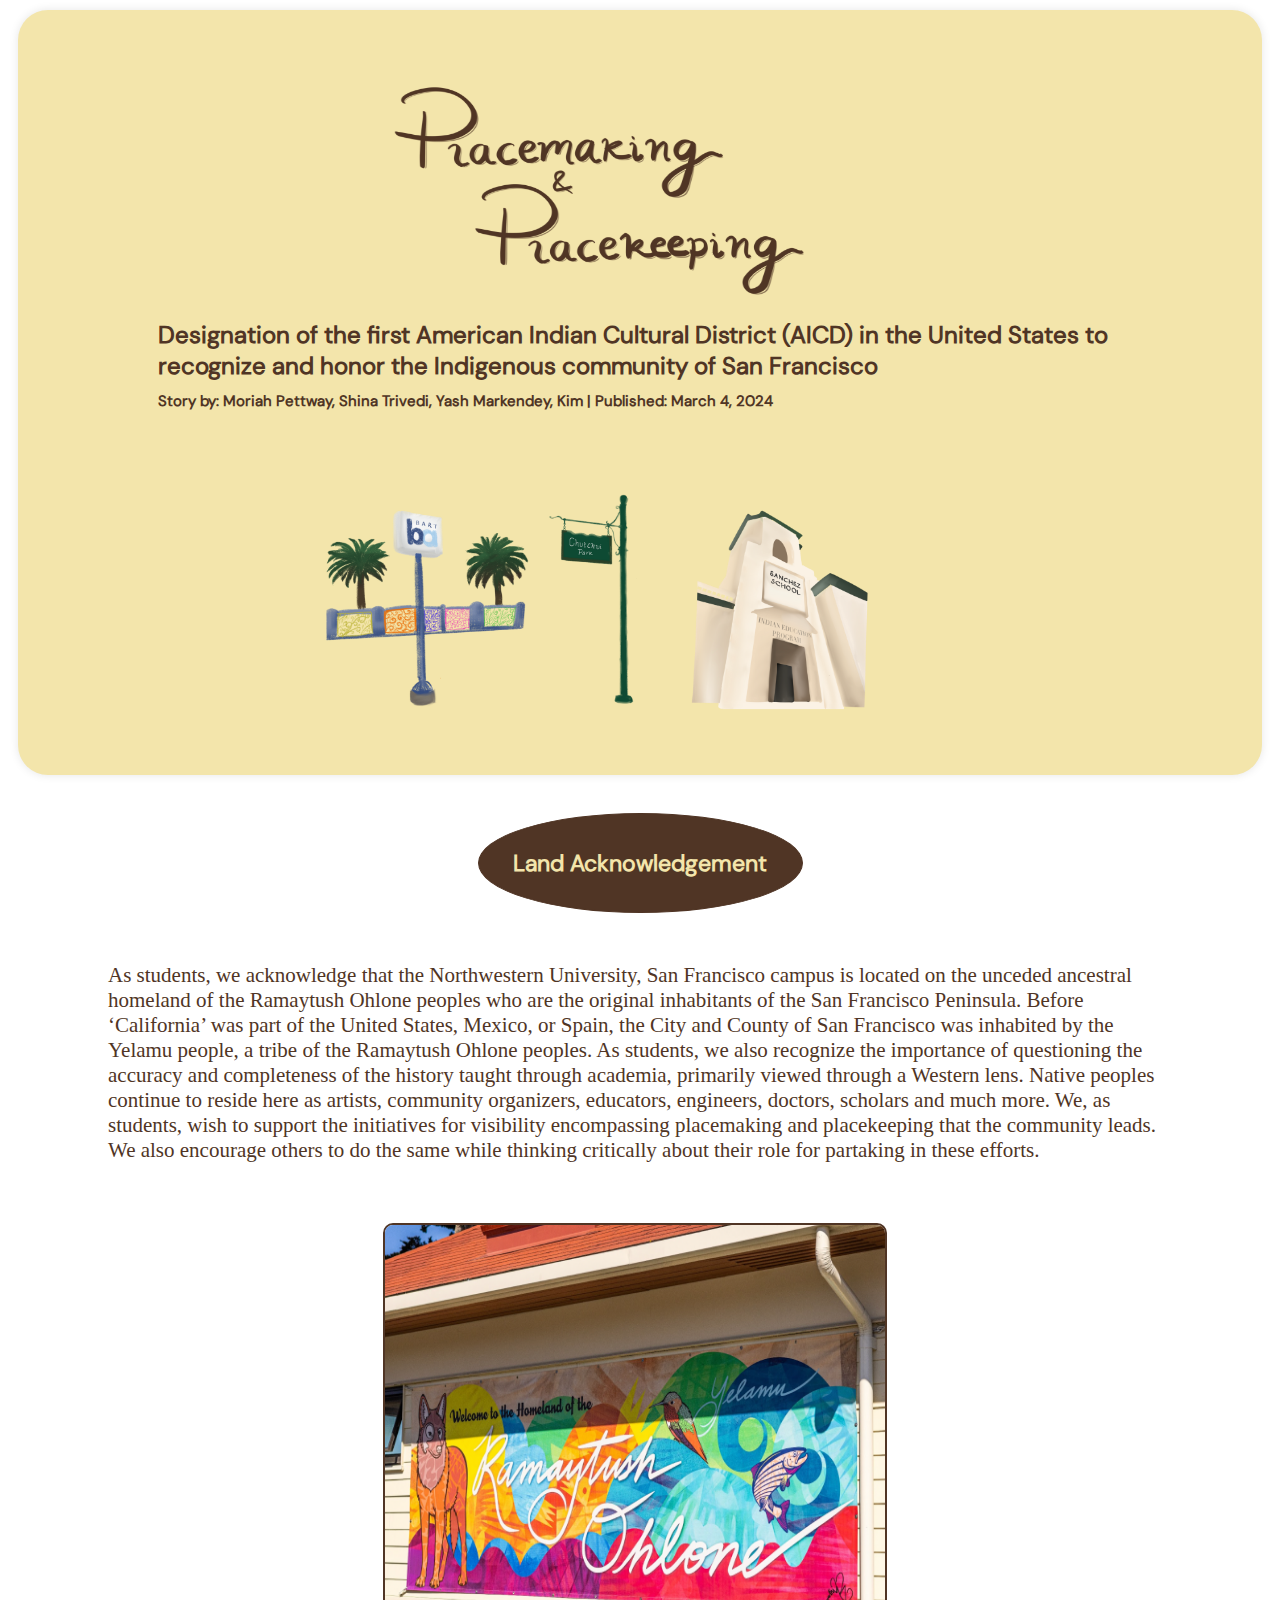
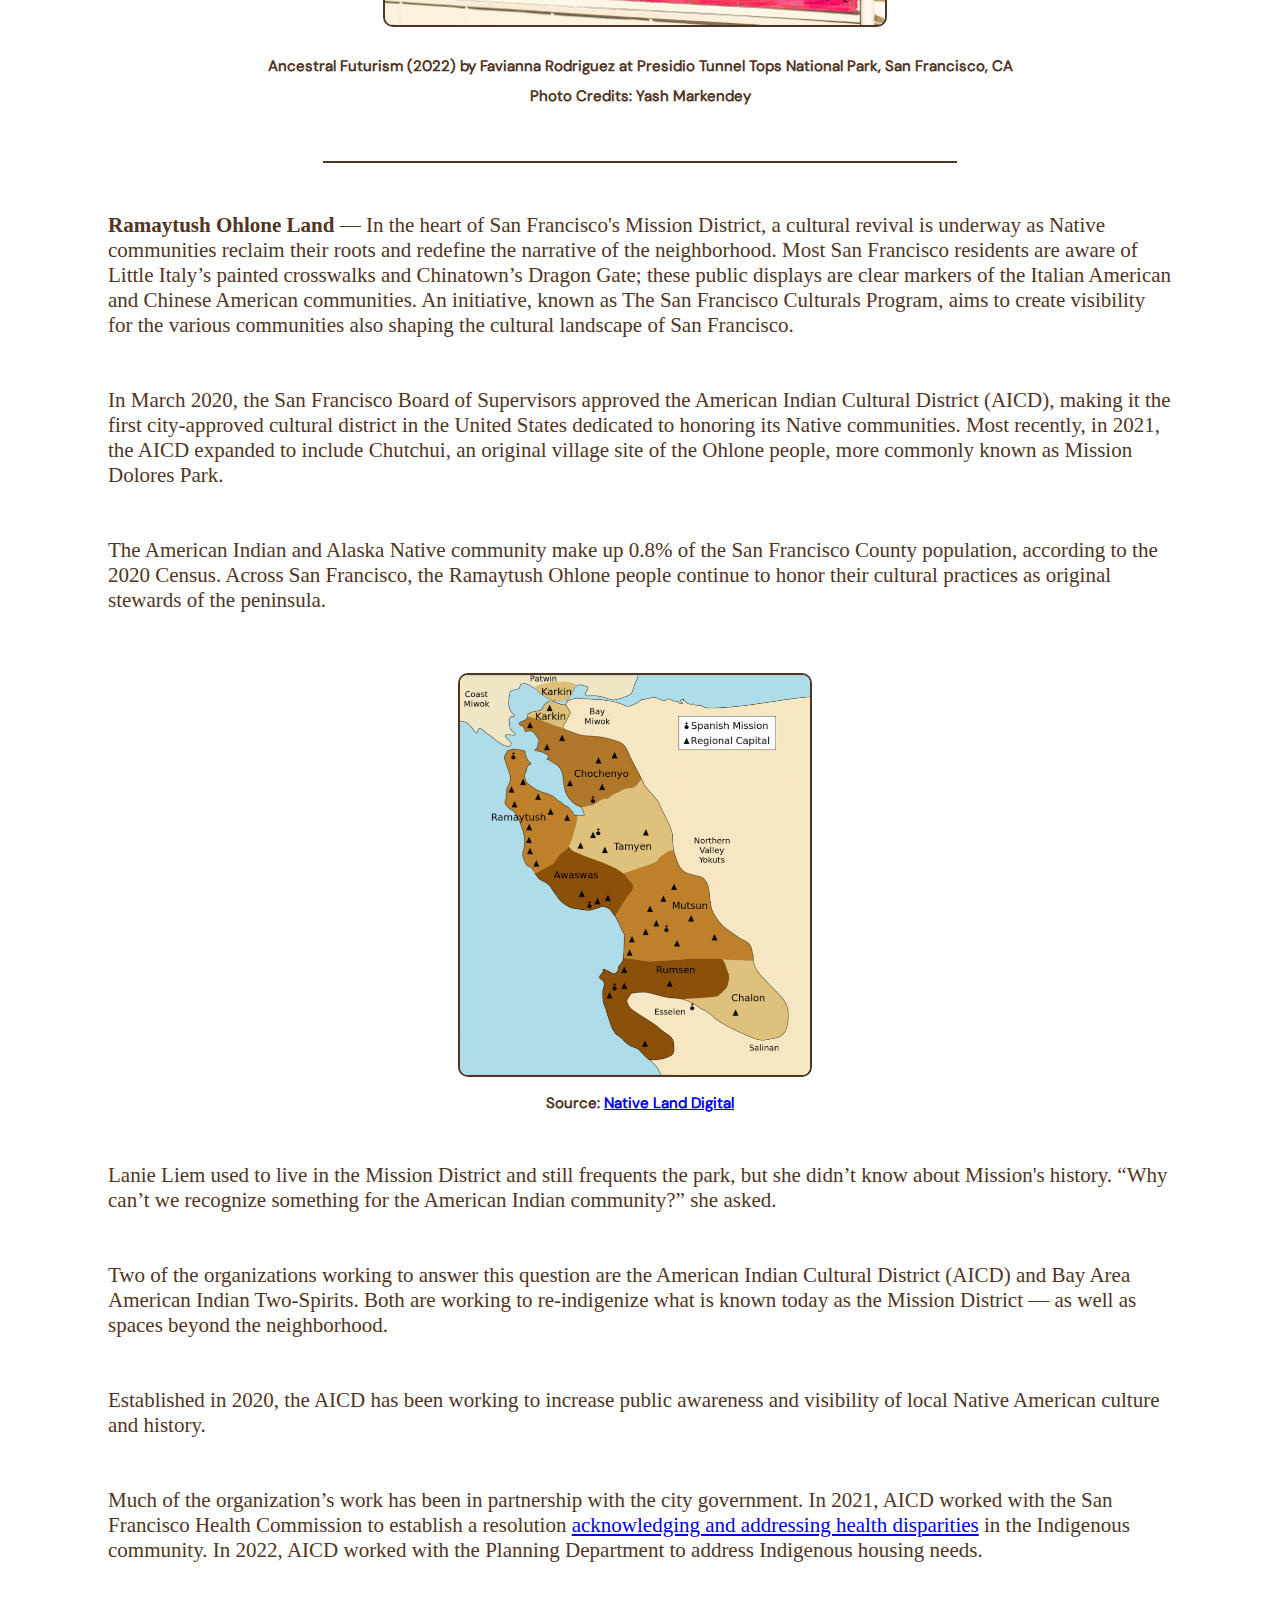
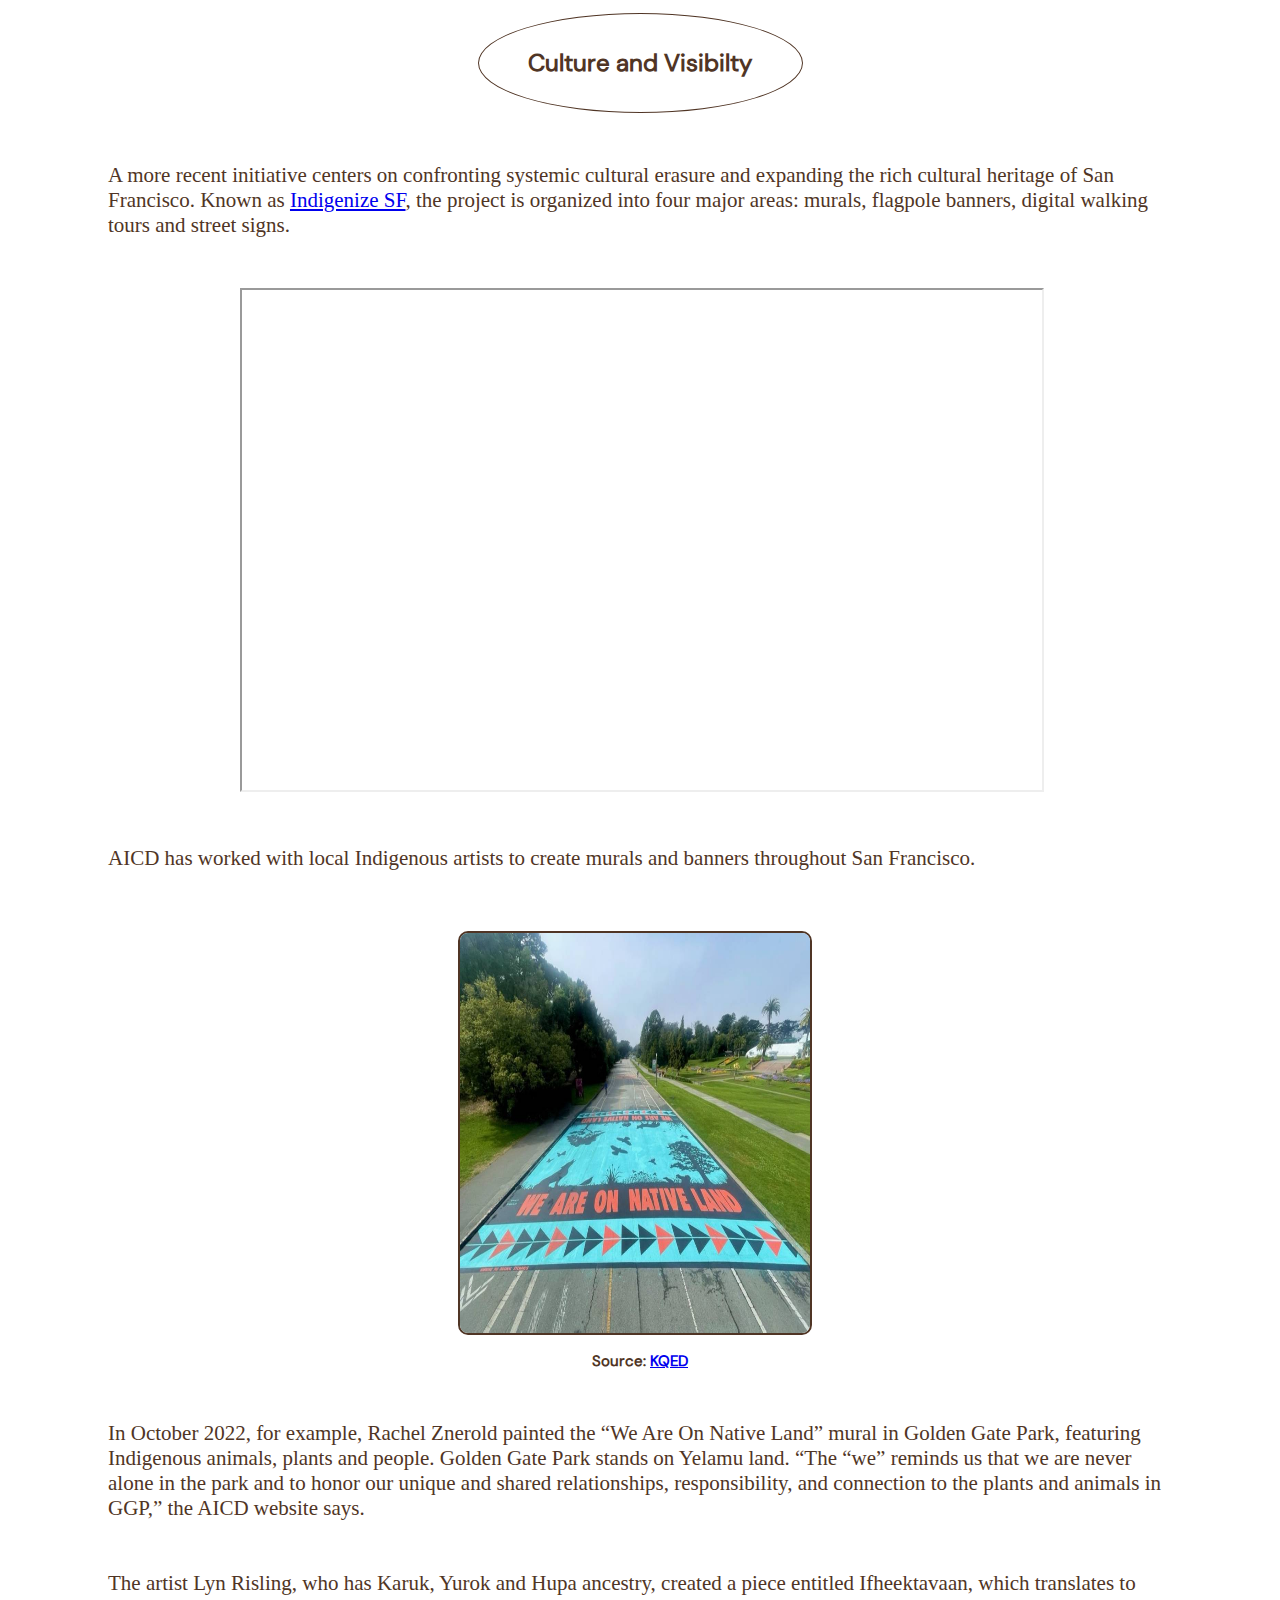
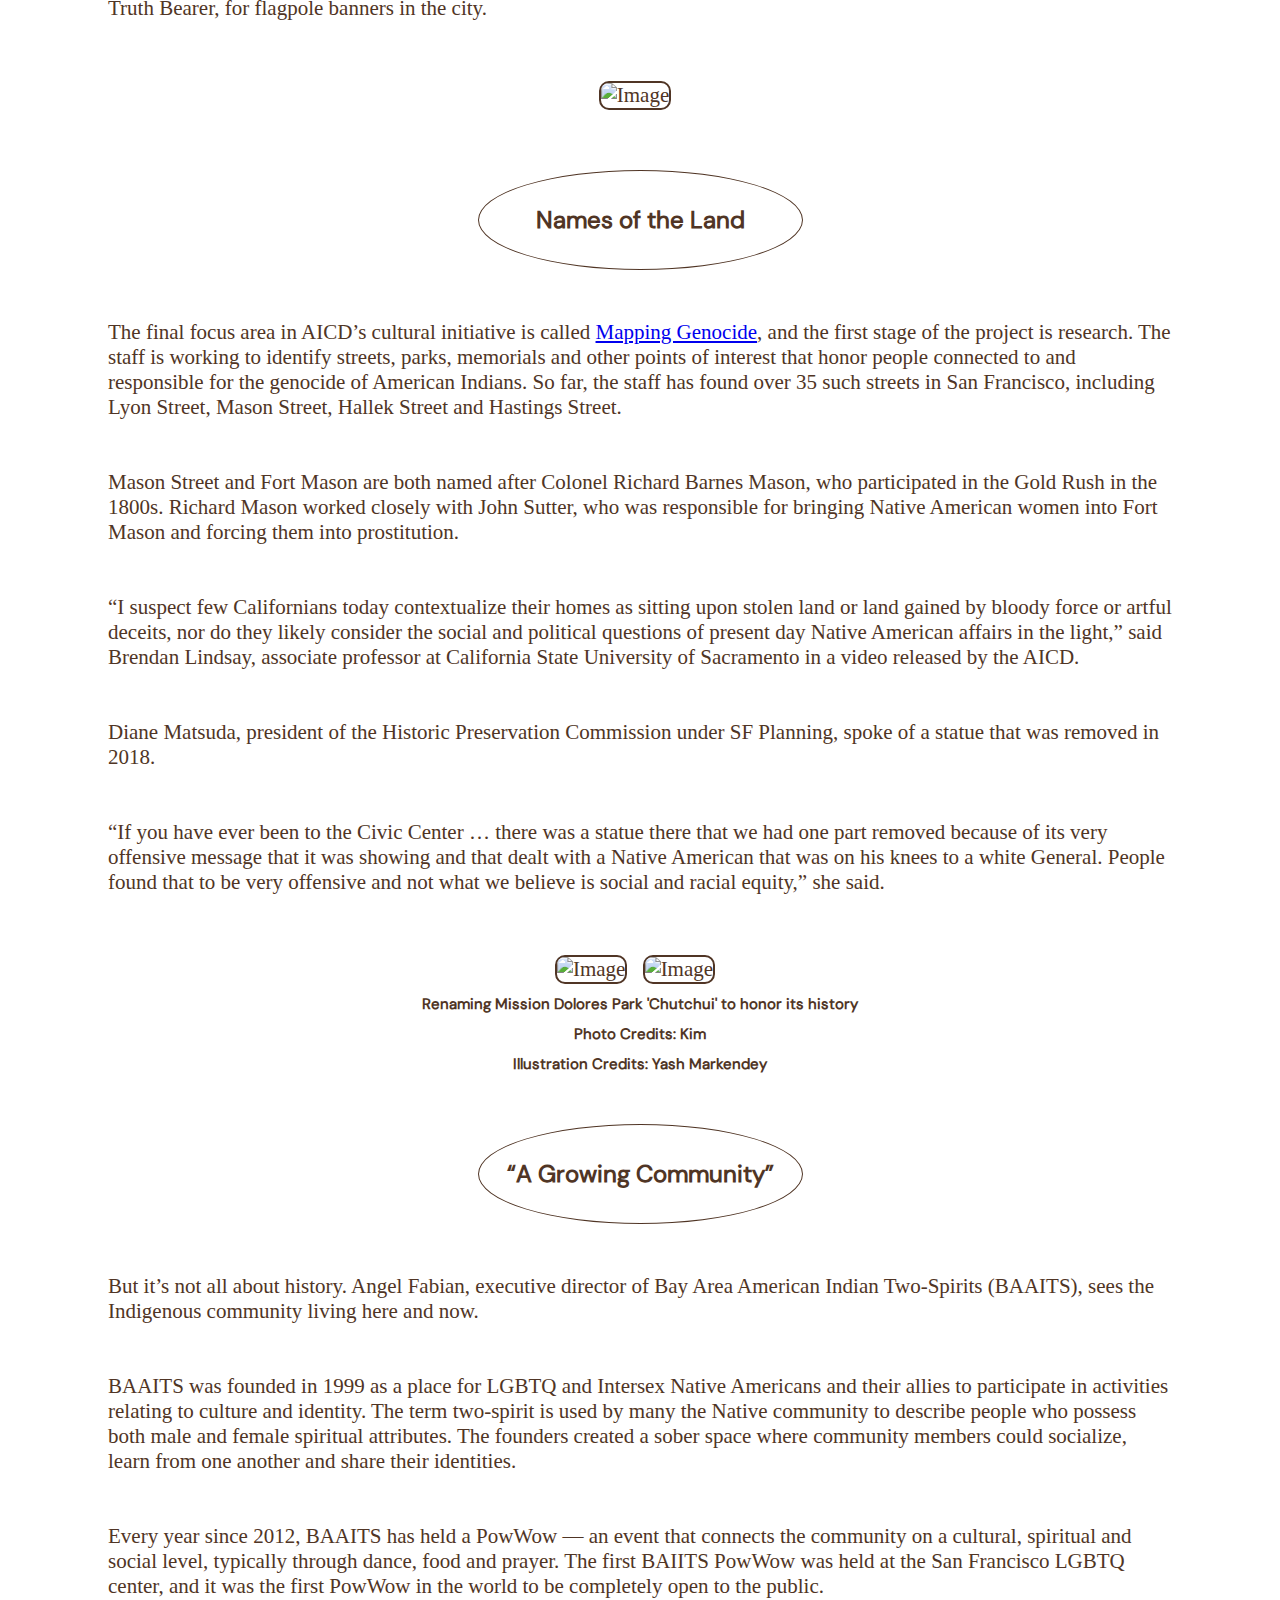
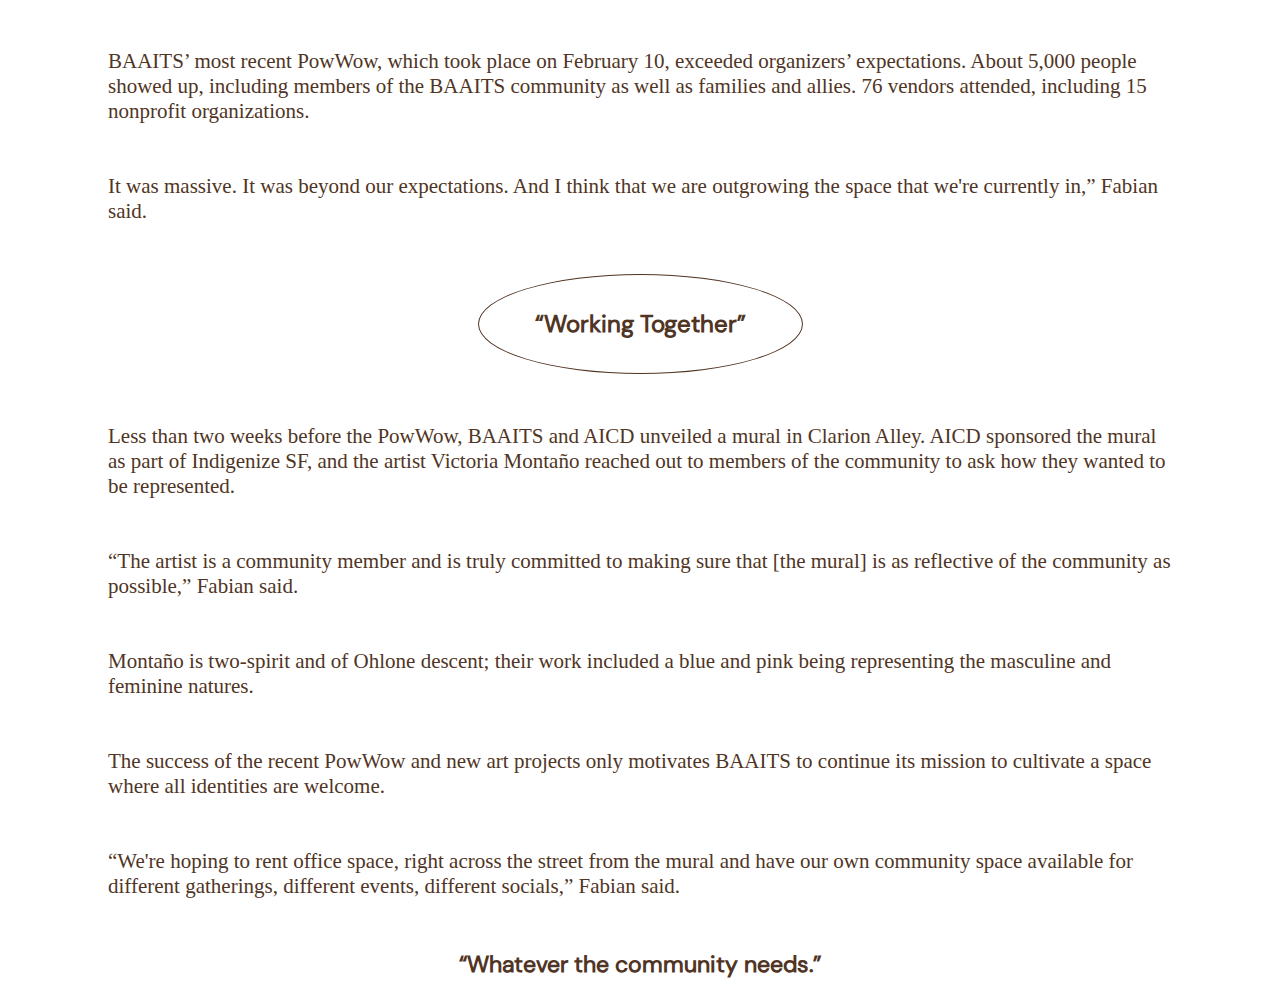
==== commit f4cc563f: "WOW" ====
--- a/index.html
+++ b/index.html
@@ -35,18 +35,16 @@
     </div>
 
     <div class="images">
-      <p>
         <img src="Ancestral Futurism_Yash.png" alt="Image" height="400" width="500">
-        <h5>Source: <a>Ancestral Futurism (2022) by Favianna Rodriguez at Presidio Tunnel Tops National Park, San Francisco, CA</a></h5>
-      </p>
+          <h6 style="margin-top: 25px;">Ancestral Futurism (2022) by Favianna Rodriguez
+          at Presidio Tunnel Tops National Park, San Francisco, CA</h6>
+          <h6 style="margin-top: -25px; ">Photo Credits: Yash Markendey</h6>
     </div>
 
     <hr>
    
     <div class="column">
-      <p><strong>Ramaytush Ohlone Land</strong> — In the heart of San Francisco's Mission District, a cultural revival is underway as Native communities reclaim their roots and redefine the narrative of the neighborhood.
-
-      Most San Francisco residents are aware of Little Italy’s painted crosswalks and Chinatown’s Dragon Gate; these public displays are clear markers of the Italian American and Chinese American communities. An initiative, known as The San Francisco Culturals Program, aims to create visibility for the various communities also shaping the cultural landscape of San Francisco.</p>
+      <p><strong>Ramaytush Ohlone Land</strong> — In the heart of San Francisco's Mission District, a cultural revival is underway as Native communities reclaim their roots and redefine the narrative of the neighborhood. Most San Francisco residents are aware of Little Italy’s painted crosswalks and Chinatown’s Dragon Gate; these public displays are clear markers of the Italian American and Chinese American communities. An initiative, known as The San Francisco Culturals Program, aims to create visibility for the various communities also shaping the cultural landscape of San Francisco.</p>
             
       <p>In March 2020, the San Francisco Board of Supervisors approved the American Indian Cultural District (AICD), making it the first city-approved cultural district in the United States dedicated to honoring its Native communities. Most recently, in 2021, the AICD expanded to include Chutchui, an original village site of the Ohlone people, more commonly known as Mission Dolores Park.</p>
             
@@ -55,7 +53,7 @@
             
         <p class="images">
           <img src="Native_Land_Digital.png" alt= "Image" height="400" width="350">
-          <h5>Source: <a href="https://native-land.ca/maps/territories/ohlone/">Native Land Digital</a></h5>
+          <h6 style="text-align: center">Source: <a href="https://native-land.ca/maps/territories/ohlone/">Native Land Digital</a></h6>
         </p>
 
     <div class="column">
@@ -85,7 +83,7 @@
 
     <p class="images">
       <img src="KQED_Image.jpeg" alt= "Image" height="400" width="350">
-      <h5>Source: <a href="https://www.kqed.org/news/11929099/we-are-here-and-present-vandalized-mural-sparks-renewed-efforts-to-recognize-native-american-history">KQED</a></h5>
+      <h6 style="text-align: center">Source: <a href="https://www.kqed.org/news/11929099/we-are-here-and-present-vandalized-mural-sparks-renewed-efforts-to-recognize-native-american-history">KQED</a></h6>
     </p>
 
     <div class="column">
@@ -114,9 +112,12 @@
     </div>
         
     <p class="images"> 
-      <img src="Chutchui Sign by Mission Dolores Park_Illo by Yash Markendey.PNG" alt= "Image" height="400" width="350">
+      <img src="Kimberly-Espinosa-AICD Cultural District-012524-13.jpg" alt= "Image" height="400" width="350" max-width="100%">
+      <img src="Chutchui Sign by Mission Dolores Park_Illo by Yash Markendey.PNG" alt= "Image" height="400" width="350" max-width="100%">
+      <h6 style="text-align: center;">Renaming Mission Dolores Park 'Chutchui' to honor its history</h6>
+      <h6 style="margin-top: -25px; text-align: center">Photo Credits: Kim</h6>
+      <h6 style="margin-top: -25px; text-align: center">Illustration Credits: Yash Markendey</h6>
     </p>
-
 
     <div class="circle-2">
       <h2>“A Growing Community”</h2>
--- a/style.css
+++ b/style.css
@@ -79,8 +79,6 @@
     }
 }
 
-
-
 .stickers {
     margin: -20px -10px 0; /* Adjust the top margin to move the stickers more upward */
     overflow: hidden;
@@ -116,7 +114,7 @@
     color: #503525;
     font-weight: bold;
     margin-left: 100px;
-    margin-right: 100px
+    margin-right: 100px;
 }
 h3 {
     font-family: 'DM Sans', sans-serif;
@@ -143,12 +141,11 @@
     font-family: 'Times New Roman', Times, serif;
     font-size: 21px;
     color: #503525;
-    margin-left: 75px;
-    margin-right: 75px;
+    margin-left: auto;
+    margin-right: auto;
     margin-top: 50px;
     margin-bottom: 50px;
 }
-
 .images {
     padding: 10px; 
     margin: 20px; 
@@ -160,6 +157,8 @@
 .images img{
     border-radius: 10px;
     border: 2px solid #503525;
+    margin-right: 10px; /* Adjust the right margin to create space between images */
+    max-width: 100%; /* Make images responsive */    
 }
 .circle-1 {
     width: 325px;
@@ -197,15 +196,15 @@
     white-space: nowrap;
 }
 .column {
-    margin-left: 150px;
-    margin-right: 150px;
+    margin-left: 100px;
+    margin-right: 100px;
 }
 .column p {
     font-size: 21px
 }
 hr {
     border: 1px solid #503525; /* Change color by modifying the hex code */
-    margin: 50px auto; /* Adjust the margin as needed */
+    margin: 0px auto; /* Adjust the margin as needed */
     width: 50%;
     text-align: center
 }
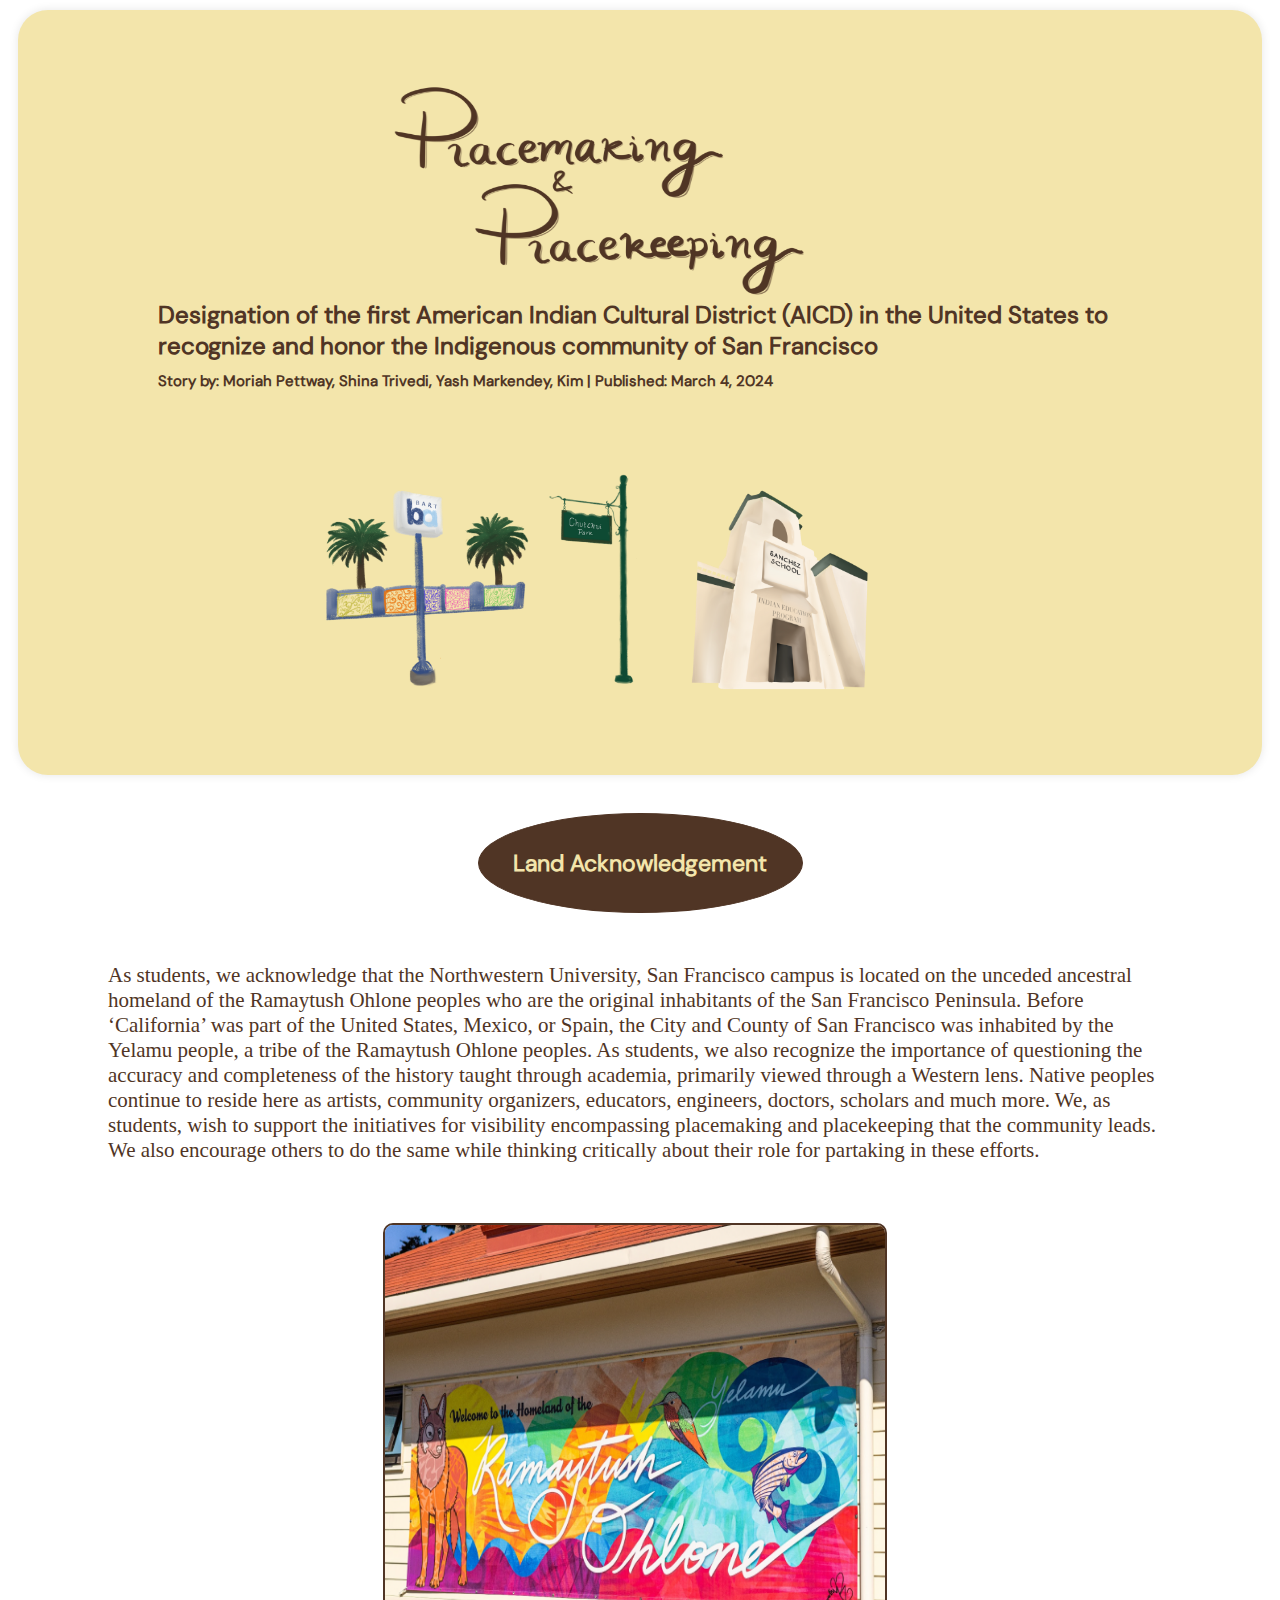
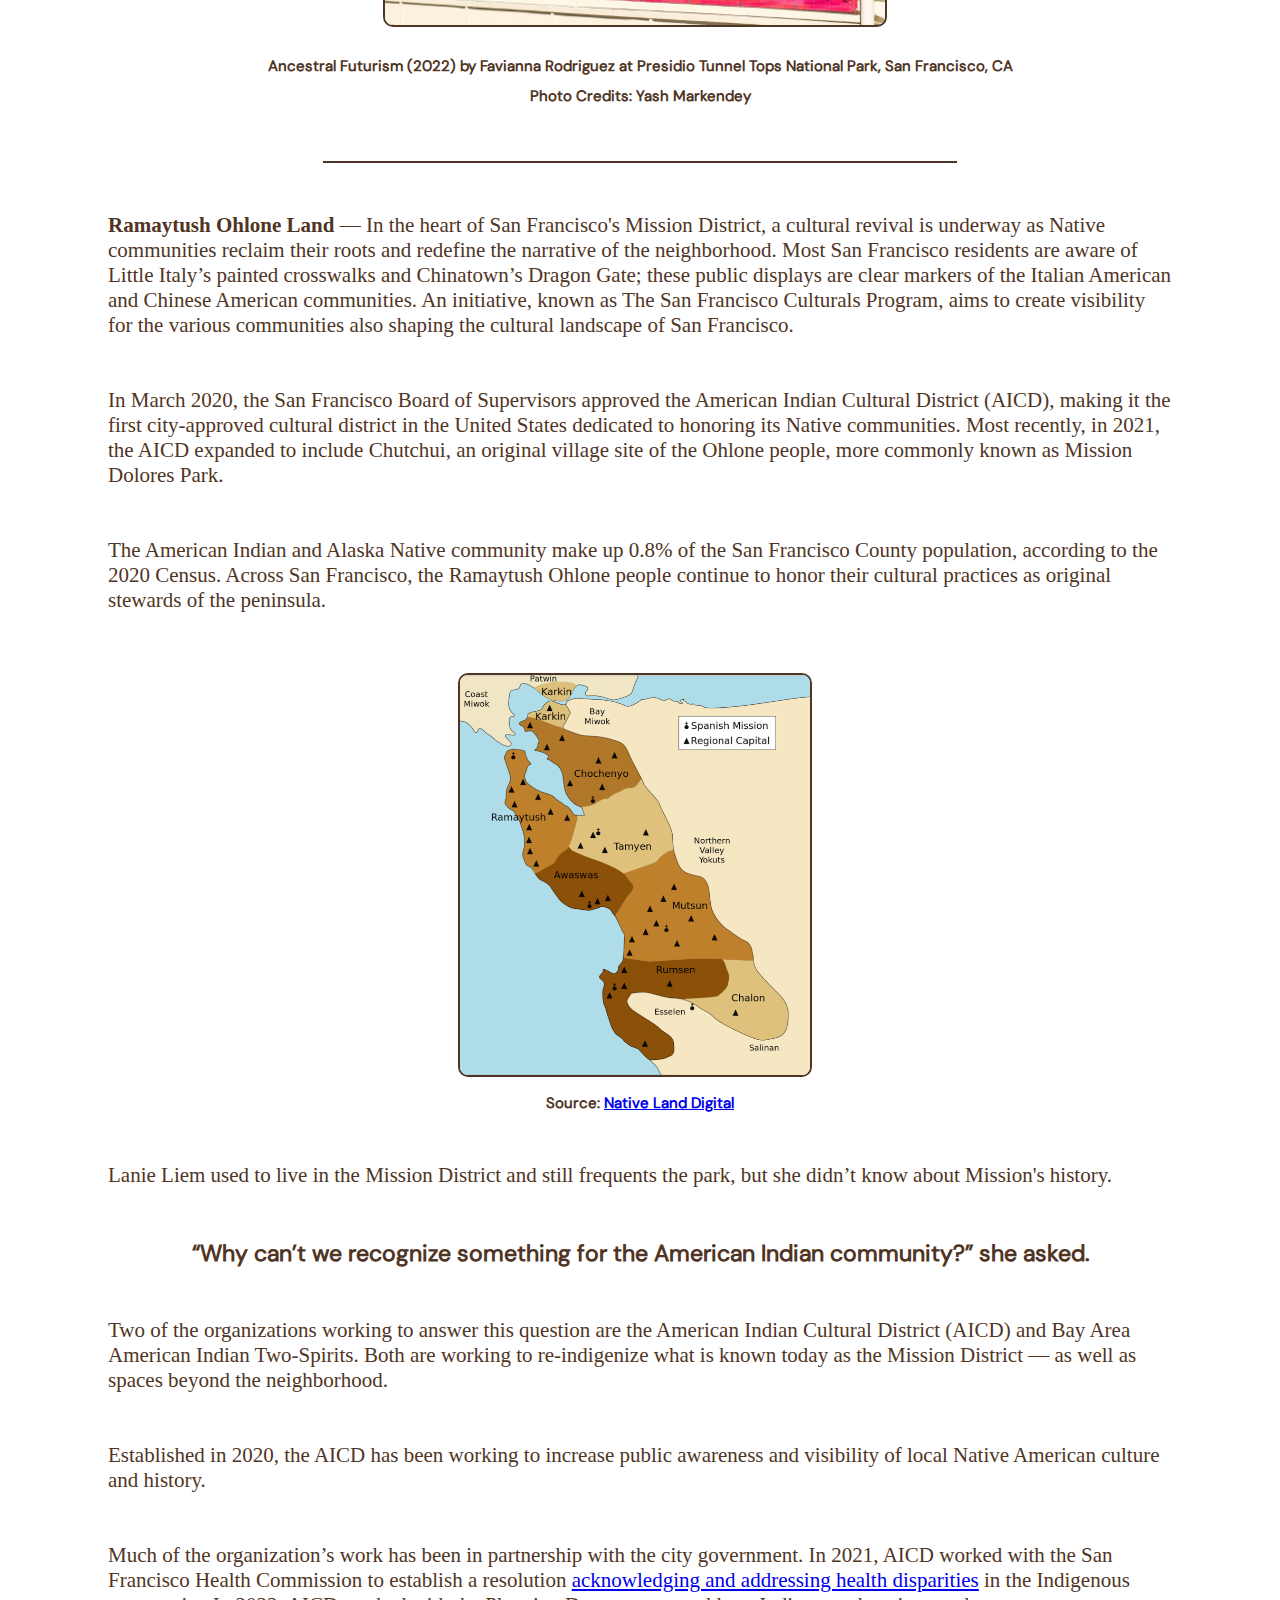
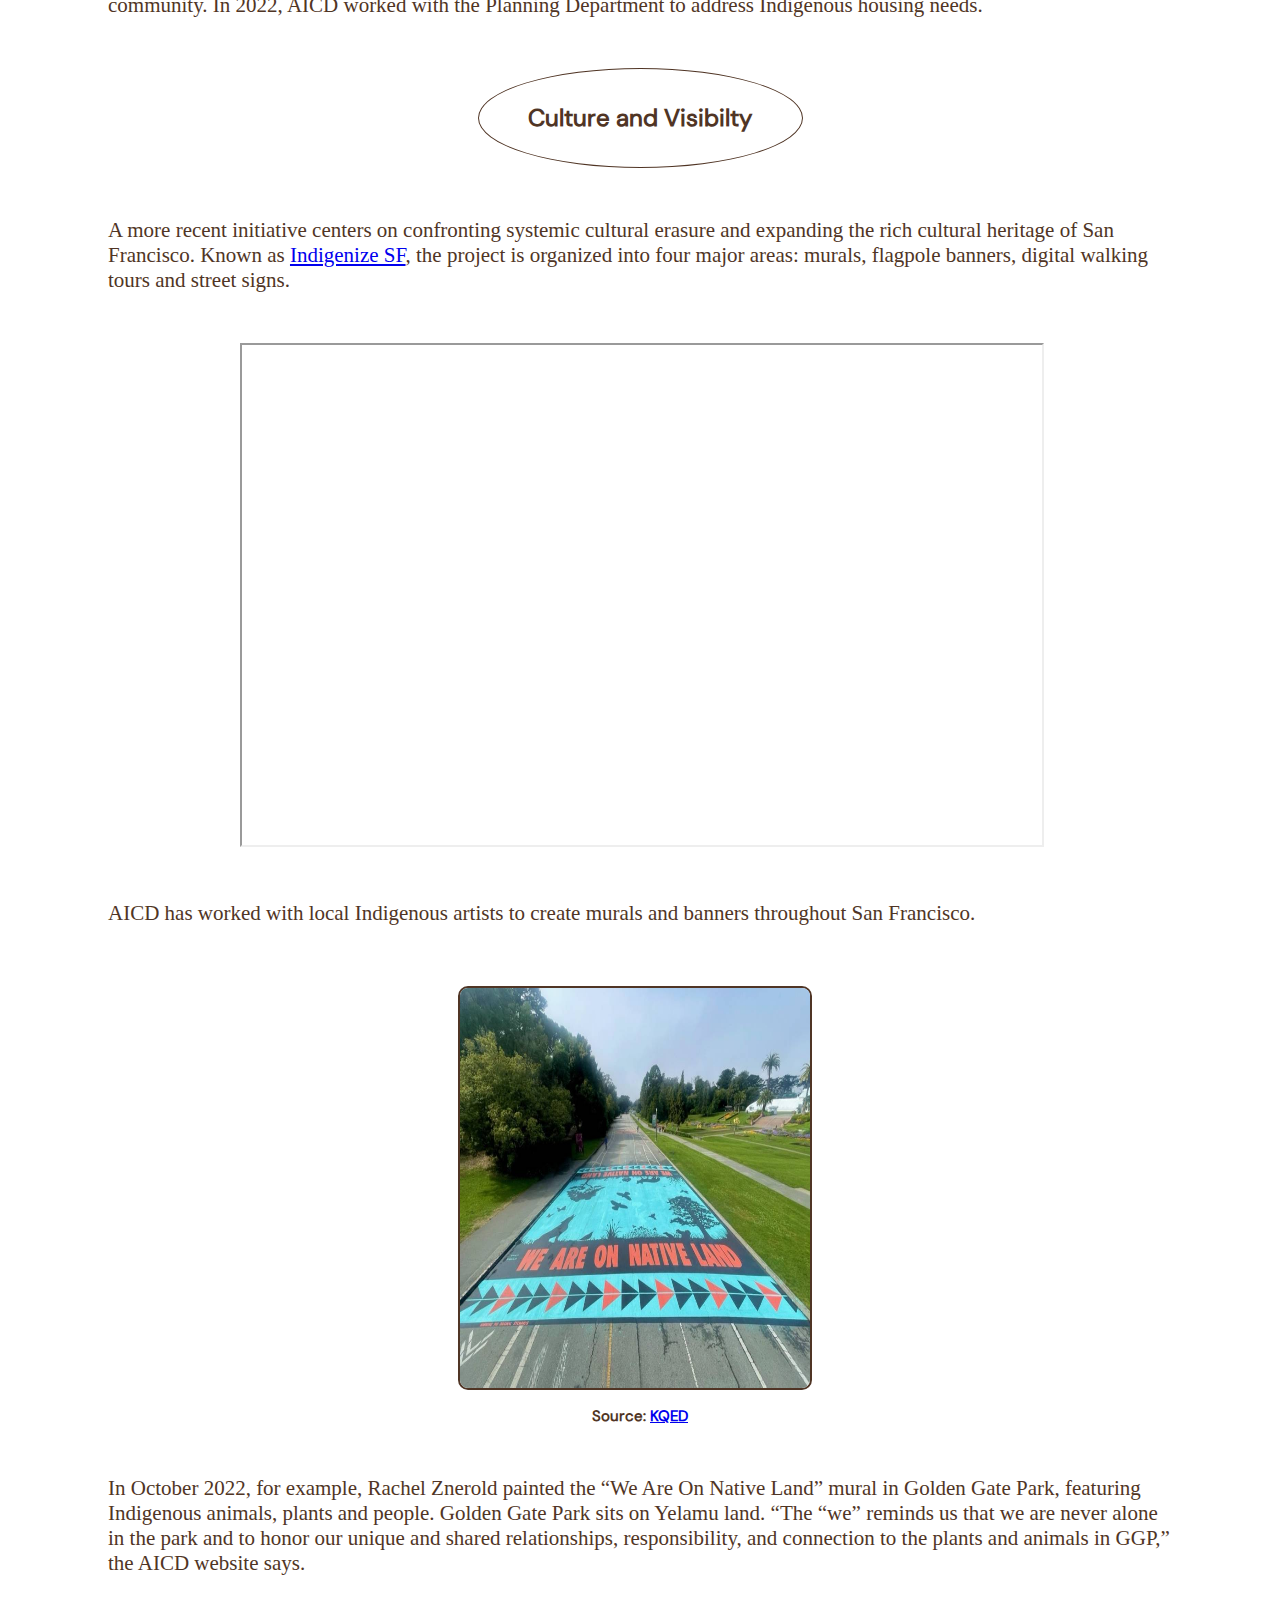
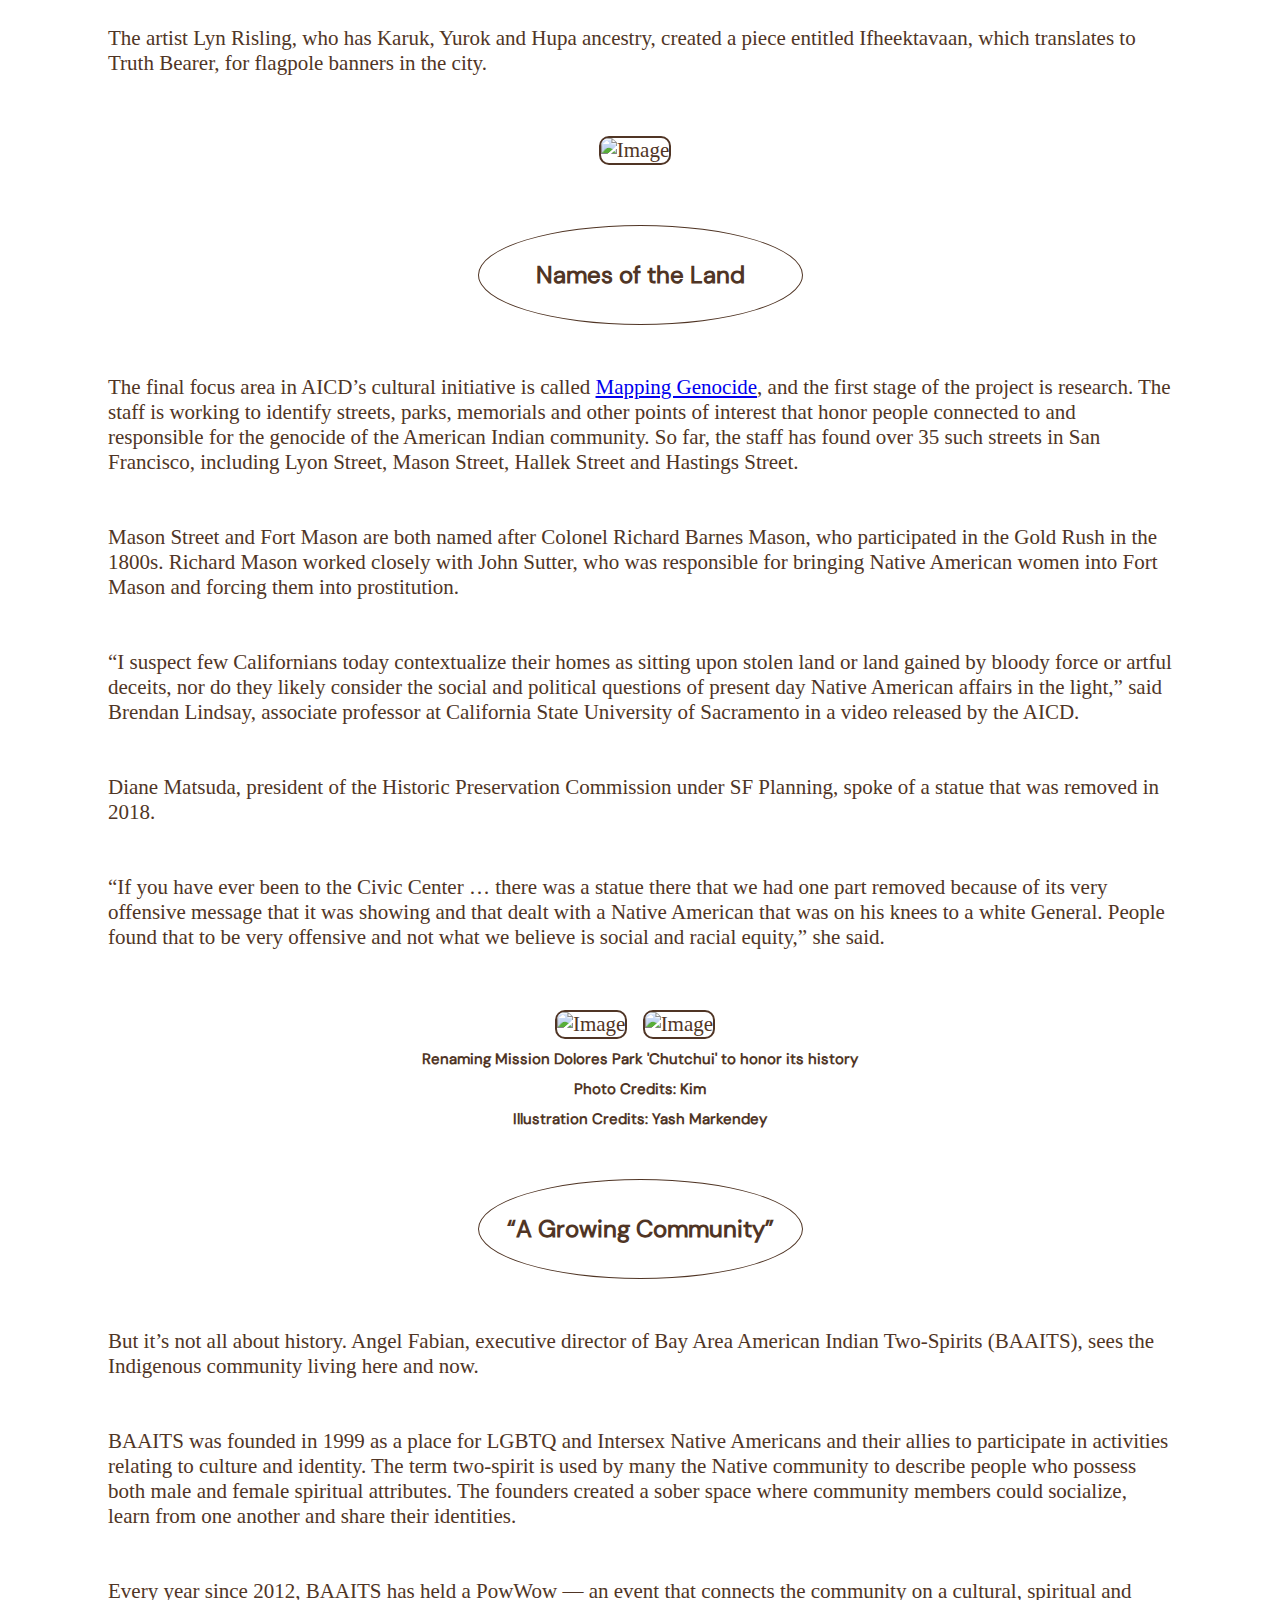
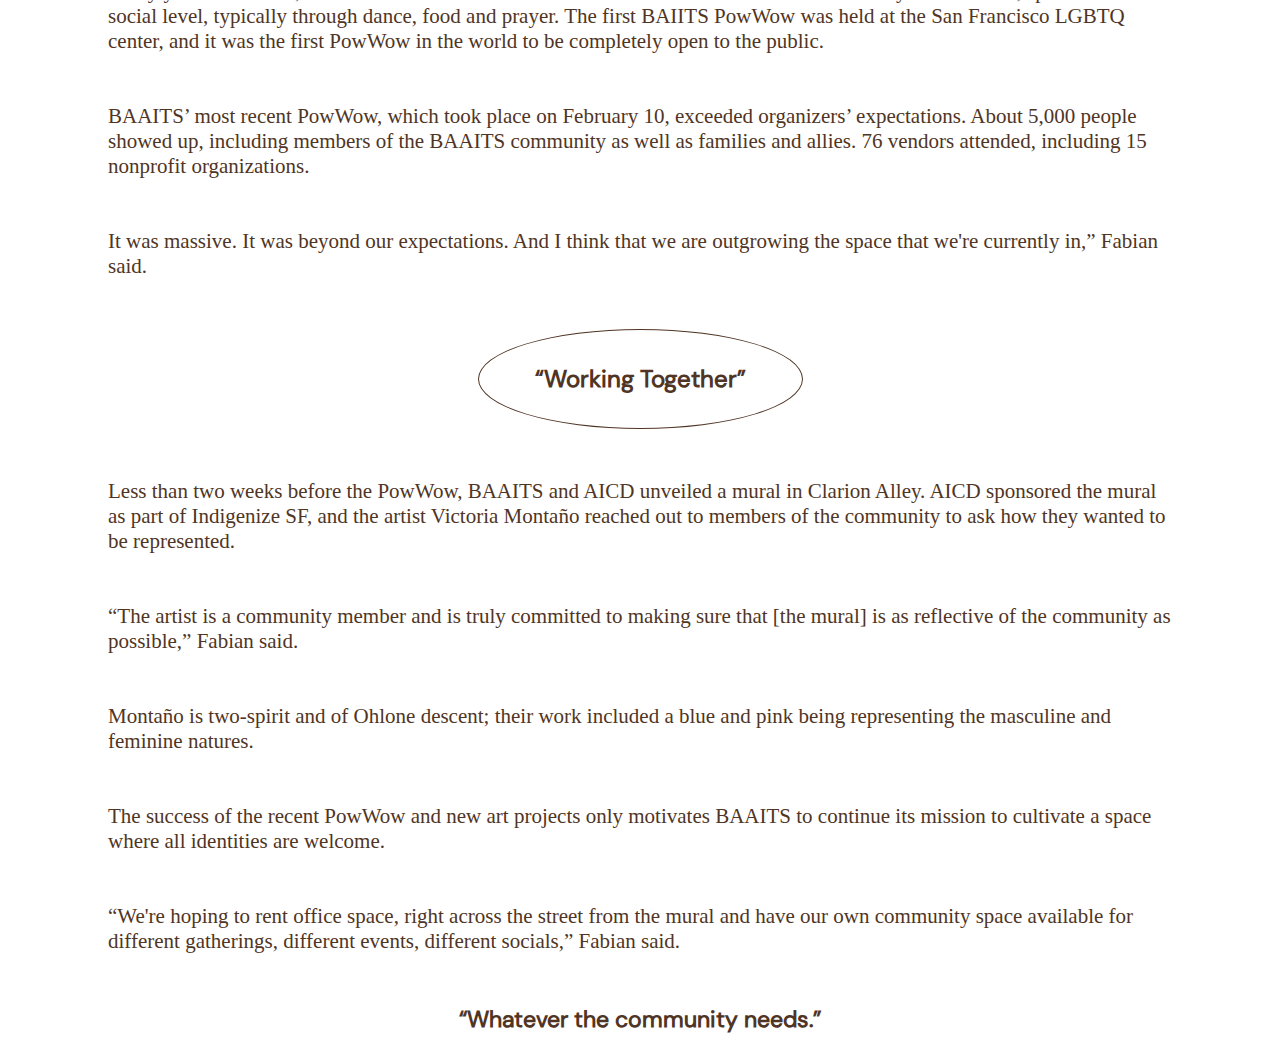
==== commit 1daa9961: "uhh" ====
--- a/index.html
+++ b/index.html
@@ -14,7 +14,7 @@
         <div class="title">
           <img src="Untitled_Artwork.png" alt= "Image" height="520" width="470">
         </div>
-        <h2>Designation of the first American Indian Cultural District (AICD) in the United States to recognize and honor the Indigenous community of San Francisco</h2>
+        <h2 style="margin-top: -100px">Designation of the first American Indian Cultural District (AICD) in the United States to recognize and honor the Indigenous community of San Francisco</h2>
         <h6><strong>Story by:</strong> Moriah Pettway, Shina Trivedi, Yash Markendey, Kim   |   Published: March 4, 2024</h6>
         
         <div class="stickers">
@@ -57,8 +57,14 @@
         </p>
 
     <div class="column">
-        <p>Lanie Liem  used to live in the Mission District and still frequents the park, but she didn’t know about Mission's history. “Why can’t we recognize something for the American Indian community?” she asked.</p>
+        <p>Lanie Liem  used to live in the Mission District and still frequents the park, but she didn’t know about Mission's history.</p>
+    </div>
           
+     <div class="quote">
+          <h3>“Why can’t we recognize something for the American Indian community?” she asked.</h3>
+     </div>
+
+     <div class="column">
         <p>Two of the organizations working to answer this question are the American Indian Cultural District (AICD) and Bay Area American Indian Two-Spirits. Both are working to re-indigenize what is known today as the Mission District — as well as spaces beyond the neighborhood.</p>
           
         <p>Established in 2020, the AICD has been working to increase public awareness and visibility of local Native American culture and history.</p>
@@ -87,7 +93,7 @@
     </p>
 
     <div class="column">
-      <p>In October 2022, for example, Rachel Znerold painted the “We Are On Native Land” mural in Golden Gate Park, featuring Indigenous animals, plants and people. Golden Gate Park stands on Yelamu land. “The “we” reminds us that we are never alone in the park and to honor our unique and shared relationships, responsibility, and connection to the plants and animals in GGP,” the AICD website says.</p>
+      <p>In October 2022, for example, Rachel Znerold painted the “We Are On Native Land” mural in Golden Gate Park, featuring Indigenous animals, plants and people. Golden Gate Park sits on Yelamu land. “The “we” reminds us that we are never alone in the park and to honor our unique and shared relationships, responsibility, and connection to the plants and animals in GGP,” the AICD website says.</p>
       <p>The artist Lyn Risling, who has Karuk, Yurok and Hupa ancestry, created a piece entitled Ifheektavaan, which translates to Truth Bearer, for flagpole banners in the city.</p>
     </div>
 
@@ -100,7 +106,7 @@
     </div>
 
     <div class="column">
-      <p>The final focus area in AICD’s cultural initiative is called <a href="https://americanindianculturaldistrict.org/indigenizesf">Mapping Genocide</a>, and the first stage of the project is research.  The staff is working to identify streets, parks, memorials and other points of interest that honor people connected to and responsible for the genocide of American Indians. So far, the staff has found over 35 such streets in San Francisco, including Lyon Street, Mason Street, Hallek Street and Hastings Street.</p>
+      <p>The final focus area in AICD’s cultural initiative is called <a href="https://americanindianculturaldistrict.org/indigenizesf">Mapping Genocide</a>, and the first stage of the project is research.  The staff is working to identify streets, parks, memorials and other points of interest that honor people connected to and responsible for the genocide of the American Indian community. So far, the staff has found over 35 such streets in San Francisco, including Lyon Street, Mason Street, Hallek Street and Hastings Street.</p>
 
       <p>Mason Street and Fort Mason are both named after Colonel Richard Barnes Mason, who participated in the Gold Rush in the 1800s. Richard Mason worked closely with John Sutter, who was responsible for bringing Native American women into Fort Mason and forcing them into prostitution.</p>
         
@@ -112,8 +118,8 @@
     </div>
         
     <p class="images"> 
-      <img src="Kimberly-Espinosa-AICD Cultural District-012524-13.jpg" alt= "Image" height="400" width="350" max-width="100%">
-      <img src="Chutchui Sign by Mission Dolores Park_Illo by Yash Markendey.PNG" alt= "Image" height="400" width="350" max-width="100%">
+      <img src="Kimberly-Espinosa-AICD Cultural District-012524-13.jpg" alt= "Image" height="400" width="350">
+      <img src="Chutchui Sign by Mission Dolores Park_Illo by Yash Markendey.PNG" alt= "Image" height="400" width="350" >
       <h6 style="text-align: center;">Renaming Mission Dolores Park 'Chutchui' to honor its history</h6>
       <h6 style="margin-top: -25px; text-align: center">Photo Credits: Kim</h6>
       <h6 style="margin-top: -25px; text-align: center">Illustration Credits: Yash Markendey</h6>
--- a/style.css
+++ b/style.css
@@ -48,6 +48,7 @@
     overflow: hidden;
     width: 100%;
     height: auto;
+    max-width: 100%; /* Make images responsive */
 }
 @media (max-width: 1500px) {
     .landing-page-container {
@@ -132,7 +133,7 @@
     color: #503525;
     margin-left: 100px;
     margin-right: 100px;
-    margin-top: -10px
+    margin-top: -10px;
 }
 h4 {
     font-family: 'League Spartan', sans-serif
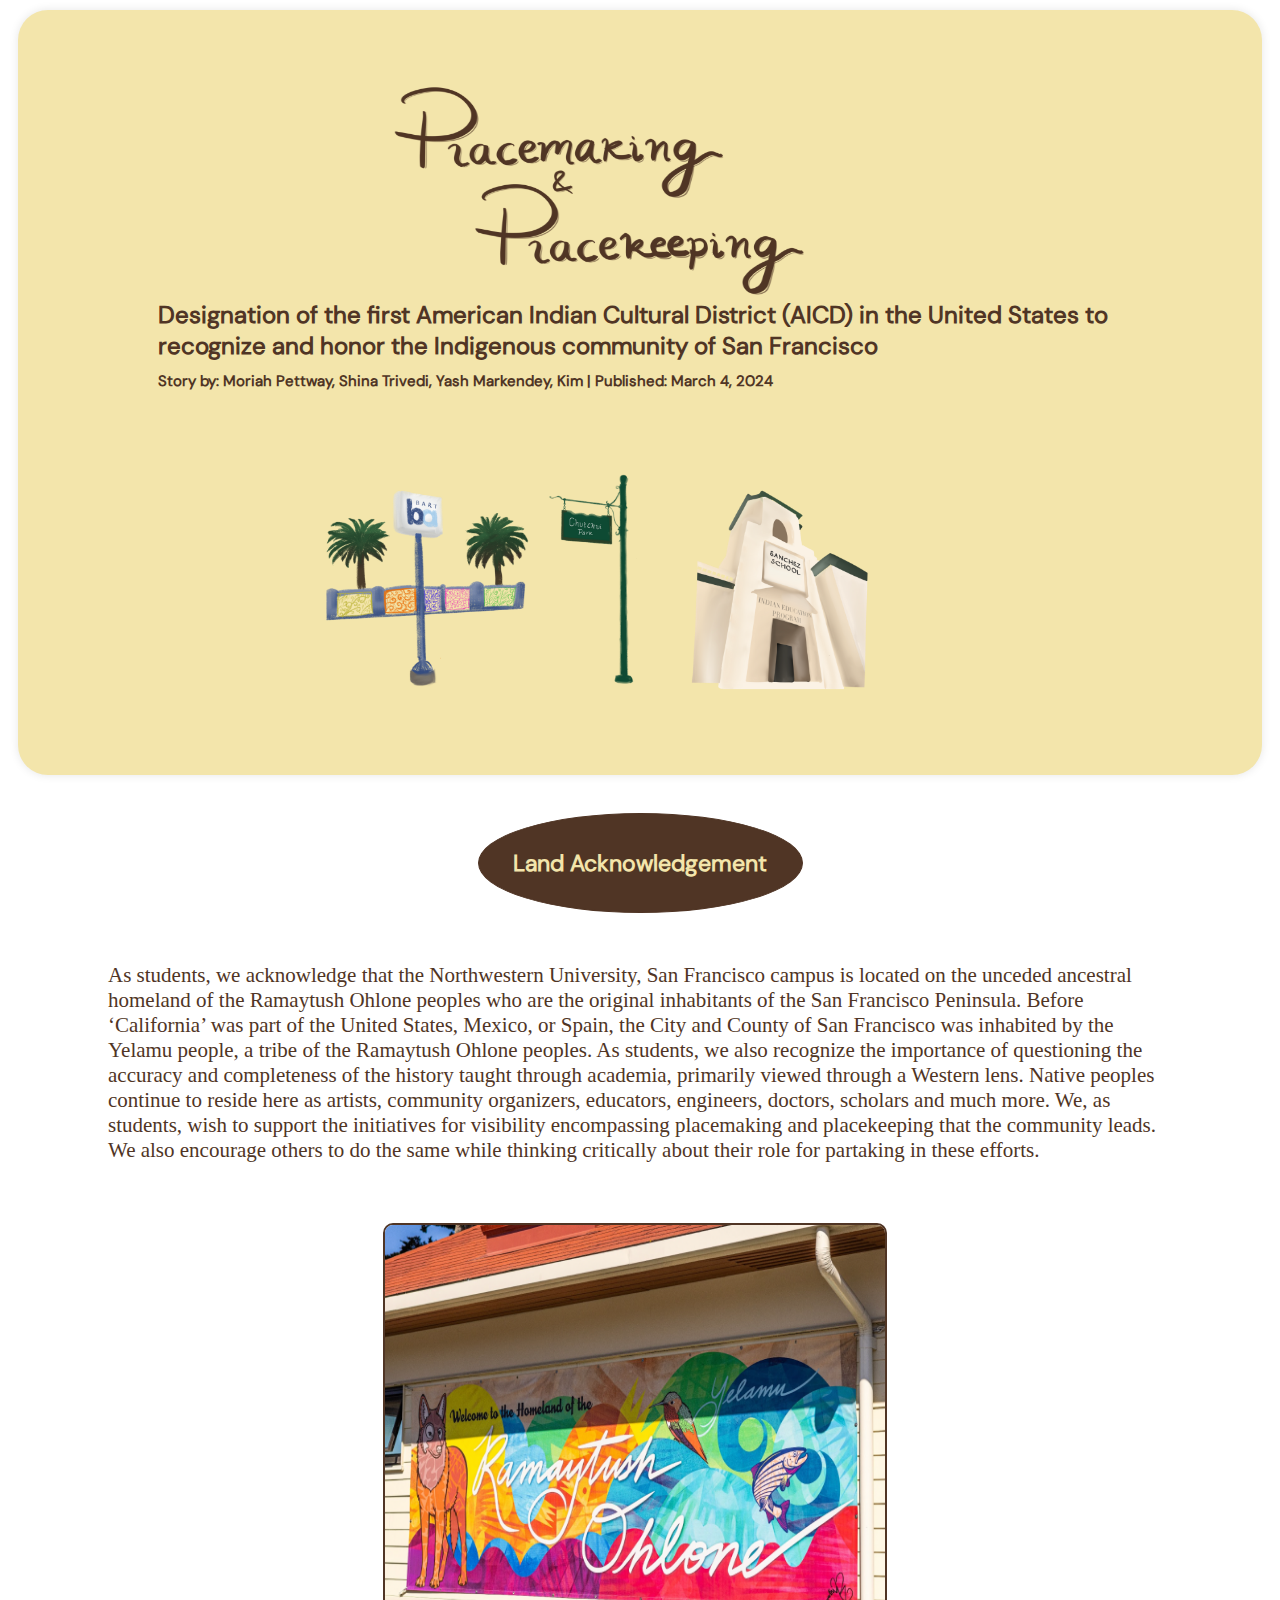
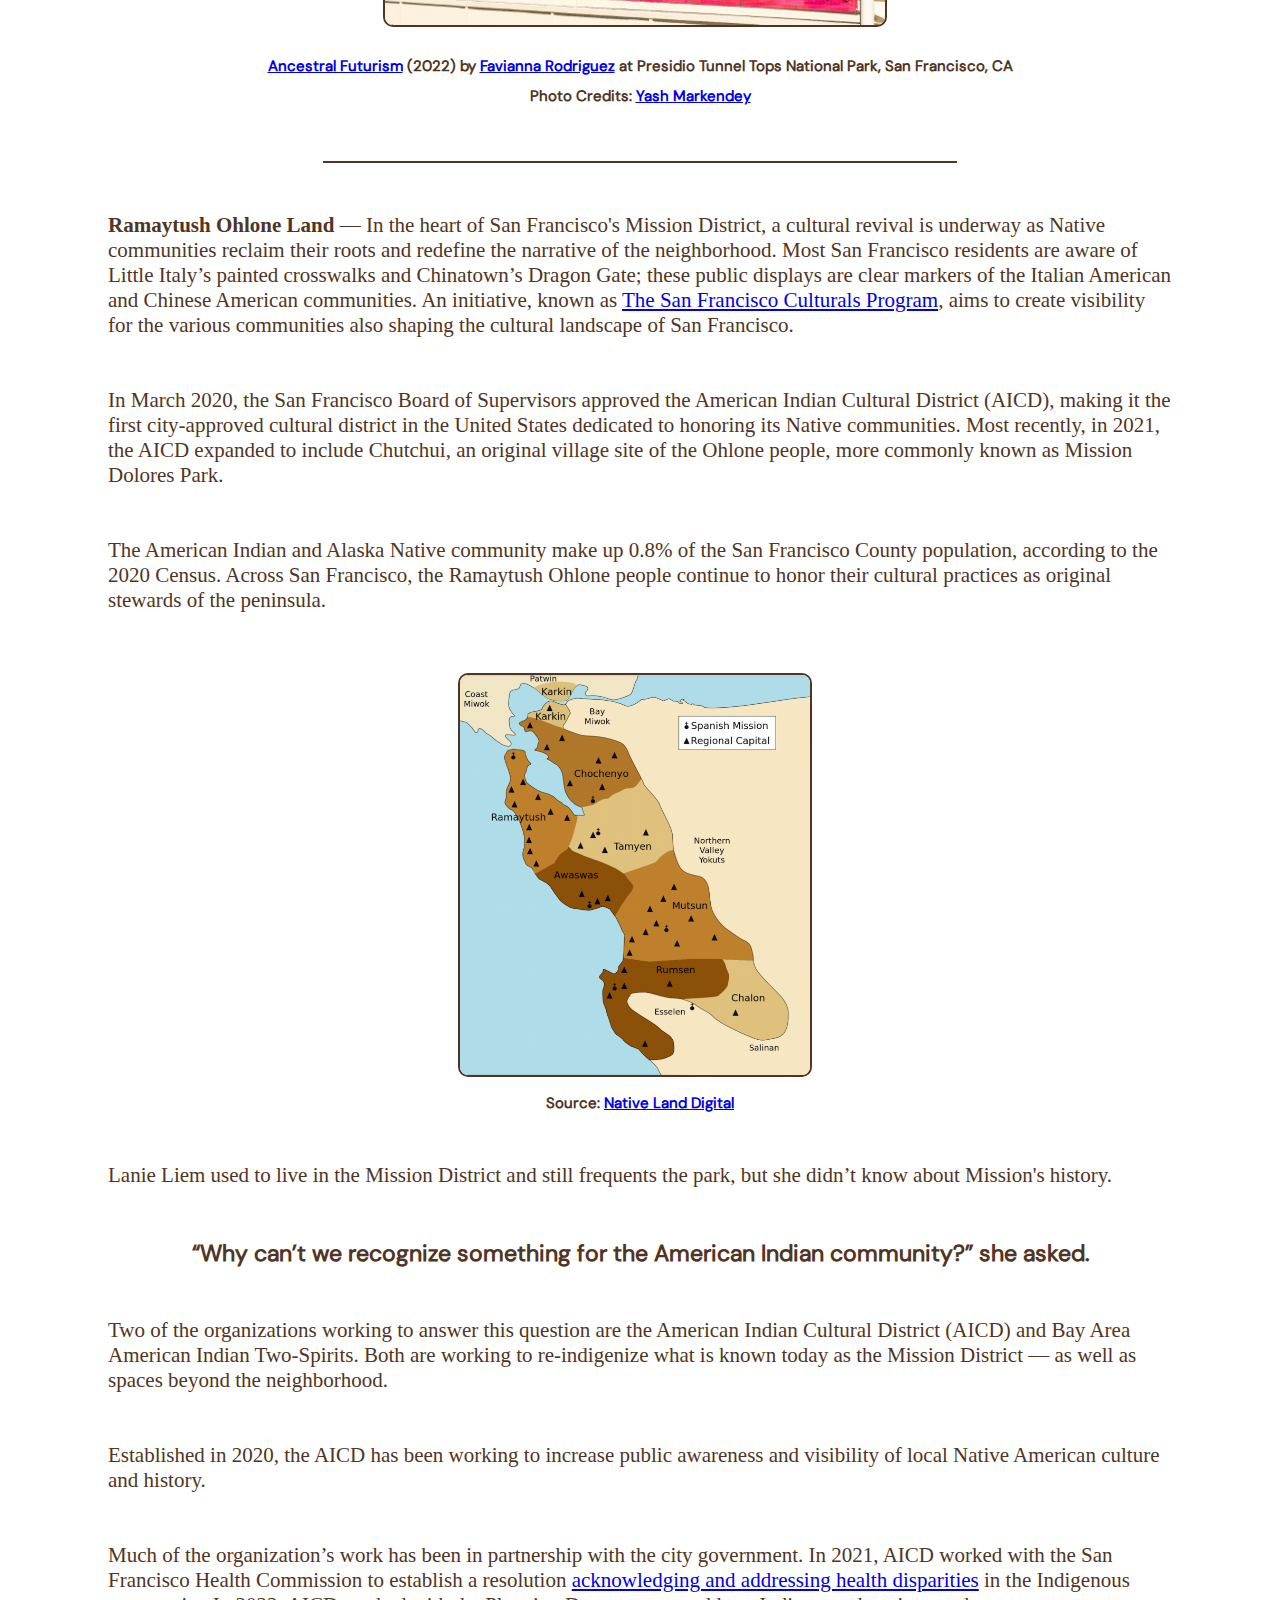
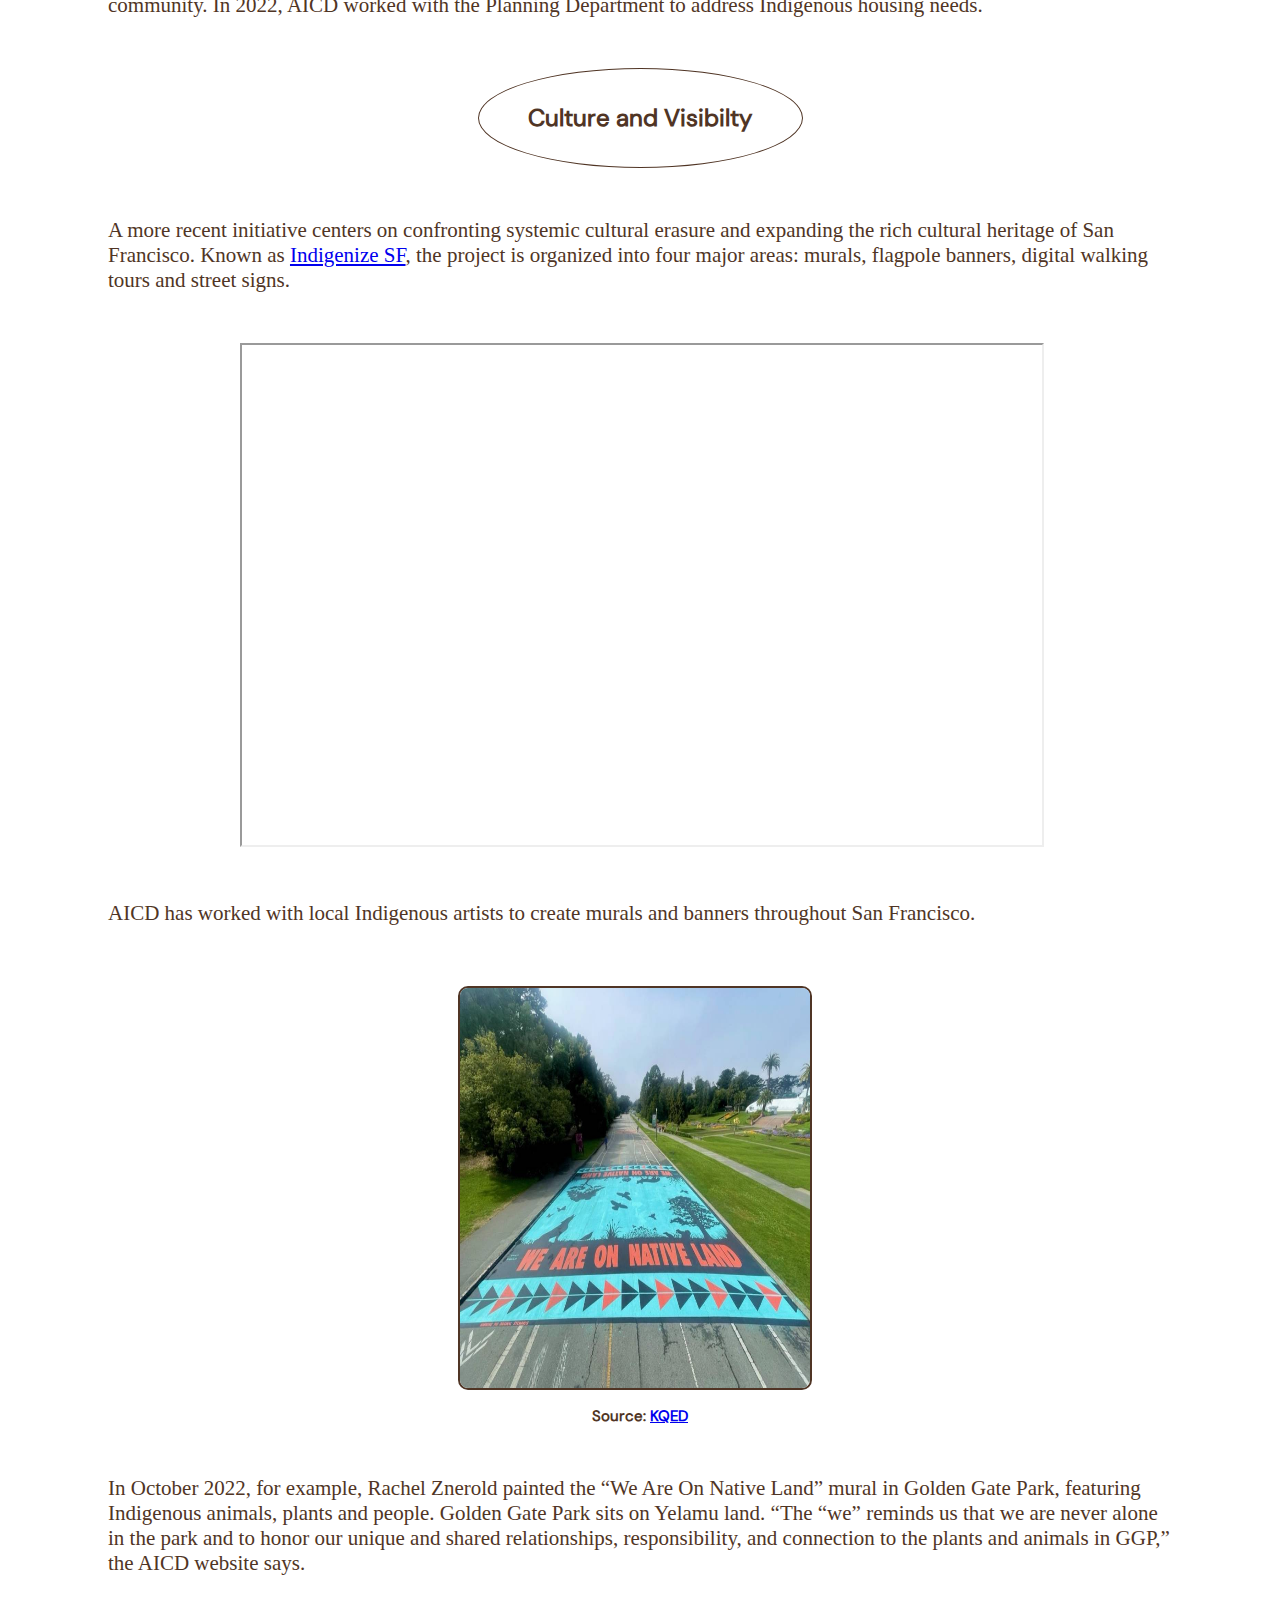
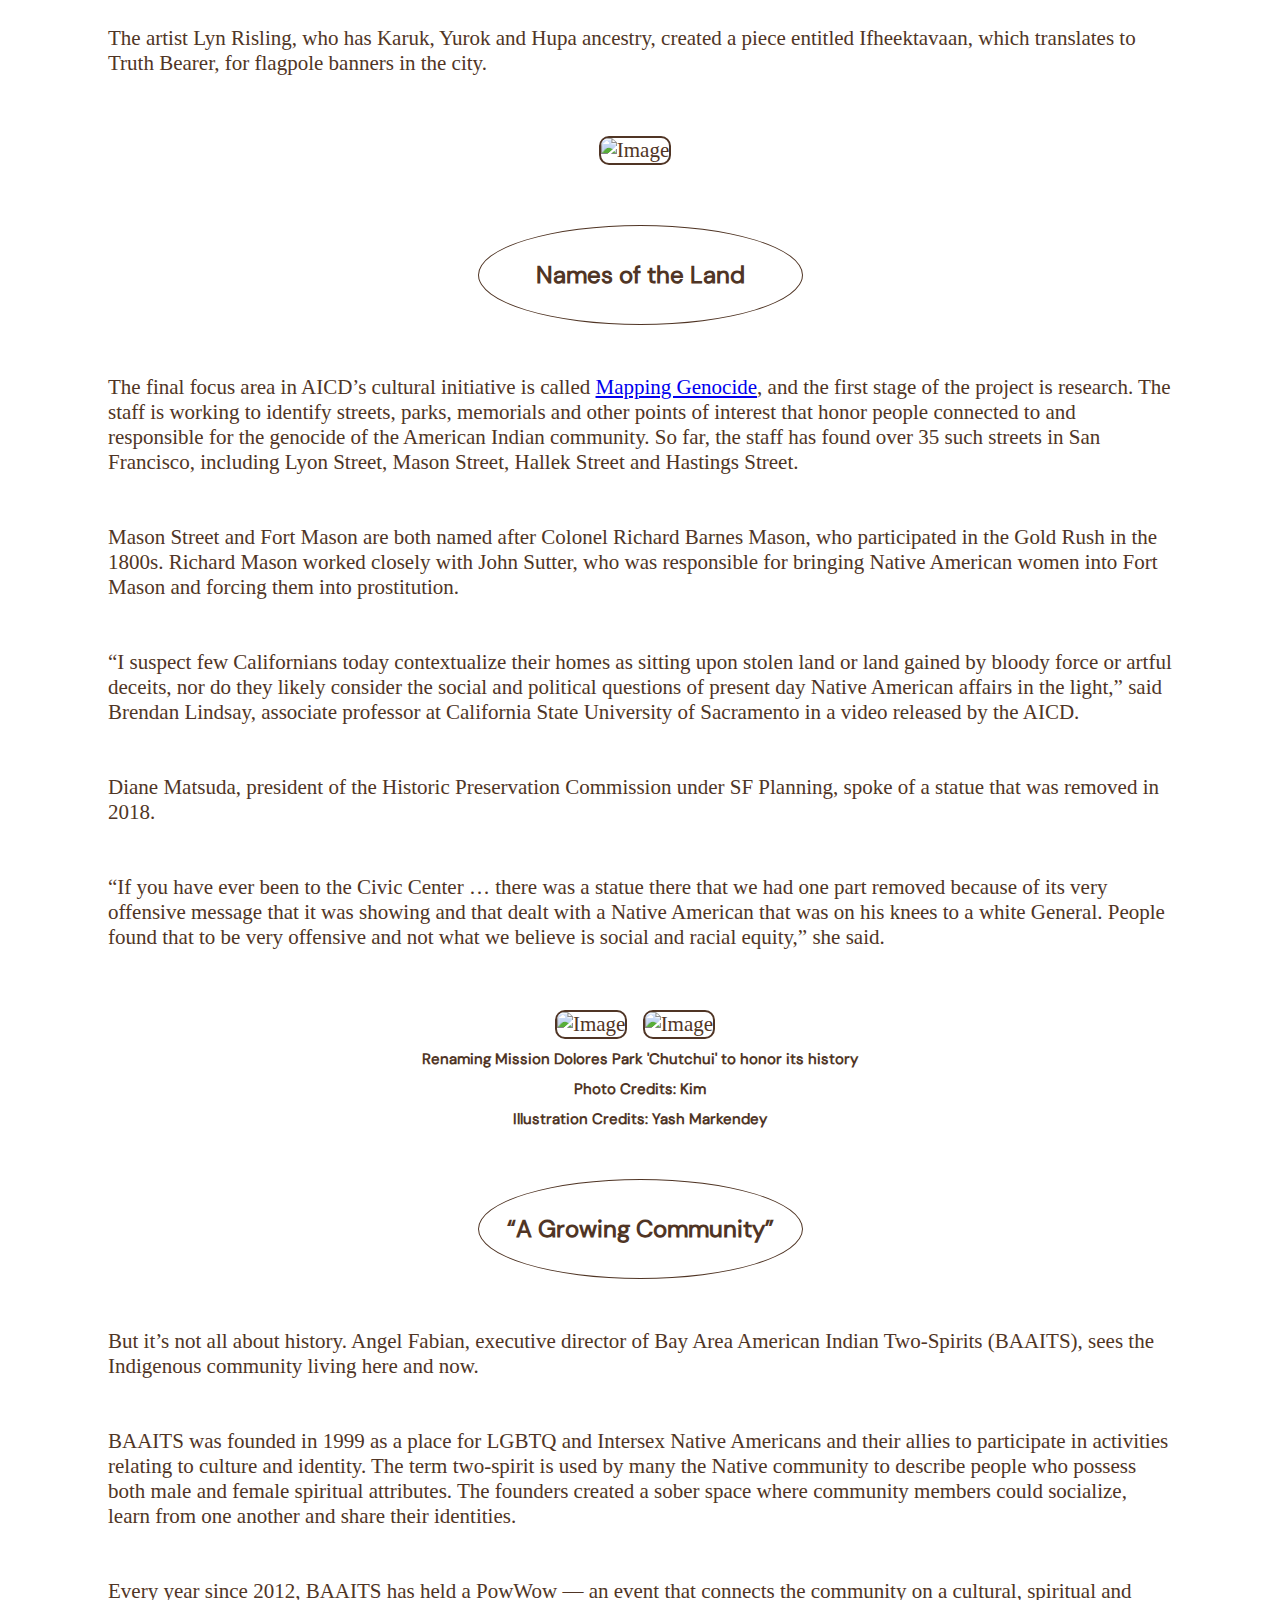
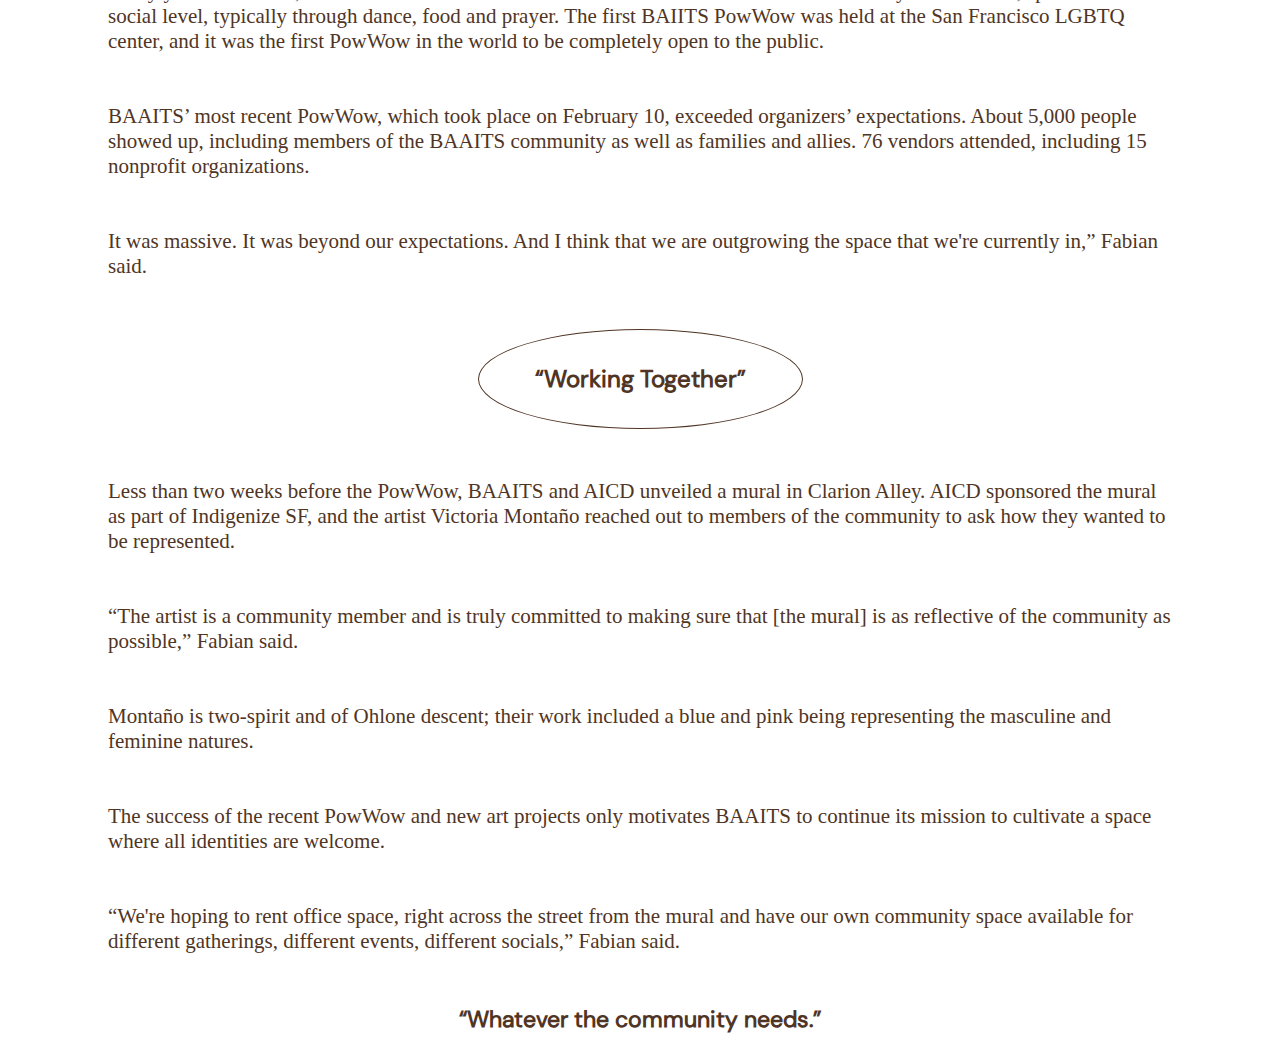
==== commit f98d3793: "update" ====
--- a/index.html
+++ b/index.html
@@ -15,7 +15,7 @@
           <img src="Untitled_Artwork.png" alt= "Image" height="520" width="470">
         </div>
         <h2 style="margin-top: -100px">Designation of the first American Indian Cultural District (AICD) in the United States to recognize and honor the Indigenous community of San Francisco</h2>
-        <h6><strong>Story by:</strong> Moriah Pettway, Shina Trivedi, Yash Markendey, Kim   |   Published: March 4, 2024</h6>
+        <h6><strong>Story by:</strong> Moriah Pettway, Shina Trivedi, Yash Markendey, Kim         |         Published: March 4, 2024</h6>
         
         <div class="stickers">
           <img src="PNGs Group.png" alt="Image" height="350" width="650">
@@ -36,15 +36,15 @@
 
     <div class="images">
         <img src="Ancestral Futurism_Yash.png" alt="Image" height="400" width="500">
-          <h6 style="margin-top: 25px;">Ancestral Futurism (2022) by Favianna Rodriguez
+          <h6 style="margin-top: 25px;"><a href="https://favianna.com/special-projects/public-art">Ancestral Futurism</a> (2022) by <a href="https://favianna.com/"> Favianna Rodriguez</a>
           at Presidio Tunnel Tops National Park, San Francisco, CA</h6>
-          <h6 style="margin-top: -25px; ">Photo Credits: Yash Markendey</h6>
+          <h6 style="margin-top: -25px; ">Photo Credits: <a href="https://www.yashmarkendey.com/"> Yash Markendey</a></h6>
     </div>
 
     <hr>
    
     <div class="column">
-      <p><strong>Ramaytush Ohlone Land</strong> — In the heart of San Francisco's Mission District, a cultural revival is underway as Native communities reclaim their roots and redefine the narrative of the neighborhood. Most San Francisco residents are aware of Little Italy’s painted crosswalks and Chinatown’s Dragon Gate; these public displays are clear markers of the Italian American and Chinese American communities. An initiative, known as The San Francisco Culturals Program, aims to create visibility for the various communities also shaping the cultural landscape of San Francisco.</p>
+      <p><strong>Ramaytush Ohlone Land</strong> — In the heart of San Francisco's Mission District, a cultural revival is underway as Native communities reclaim their roots and redefine the narrative of the neighborhood. Most San Francisco residents are aware of Little Italy’s painted crosswalks and Chinatown’s Dragon Gate; these public displays are clear markers of the Italian American and Chinese American communities. An initiative, known as <a href="https://www.sf.gov/san-francisco-cultural-districts-program"> The San Francisco Culturals Program</a>, aims to create visibility for the various communities also shaping the cultural landscape of San Francisco.</p>
             
       <p>In March 2020, the San Francisco Board of Supervisors approved the American Indian Cultural District (AICD), making it the first city-approved cultural district in the United States dedicated to honoring its Native communities. Most recently, in 2021, the AICD expanded to include Chutchui, an original village site of the Ohlone people, more commonly known as Mission Dolores Park.</p>
             
@@ -59,10 +59,10 @@
     <div class="column">
         <p>Lanie Liem  used to live in the Mission District and still frequents the park, but she didn’t know about Mission's history.</p>
     </div>
-          
-     <div class="quote">
+     
+      <div class="quote">
           <h3>“Why can’t we recognize something for the American Indian community?” she asked.</h3>
-     </div>
+      </div>
 
      <div class="column">
         <p>Two of the organizations working to answer this question are the American Indian Cultural District (AICD) and Bay Area American Indian Two-Spirits. Both are working to re-indigenize what is known today as the Mission District — as well as spaces beyond the neighborhood.</p>
@@ -99,6 +99,7 @@
 
       <p class="images">
       <img src="Kimberly-Espinosa-AICD Cultural District-012524-12.jpg" alt= "Image" height="500" width="350">
+
       </p>
       
     <div class="circle-2">
--- a/style.css
+++ b/style.css
@@ -37,9 +37,9 @@
     overflow: hidden;
 }
 .landing-page-container {
-    max-width: 80vw; /* Set the maximum width as a percentage of the viewport width */
+    max-width: 100%; /* Adjust the maximum width for smaller screens */
     margin: auto;
-    padding: 20px; /* Optional: Add padding to the container */
+    padding: 20px;
 }
 .title {
     text-align: center;
@@ -48,7 +48,6 @@
     overflow: hidden;
     width: 100%;
     height: auto;
-    max-width: 100%; /* Make images responsive */
 }
 @media (max-width: 1500px) {
     .landing-page-container {
@@ -78,6 +77,10 @@
         margin: 10px;
         text-align: center;
     }
+    .quote {
+        margin-left: 75px;
+        margin-right: 75px;
+    }
 }
 
 .stickers {
@@ -133,7 +136,7 @@
     color: #503525;
     margin-left: 100px;
     margin-right: 100px;
-    margin-top: -10px;
+    margin-top: -10px
 }
 h4 {
     font-family: 'League Spartan', sans-serif
@@ -215,6 +218,7 @@
     margin: auto;
     text-align: center;
 }
+
 .aicd-map {
     width: 100%;
     max-width: 800px;
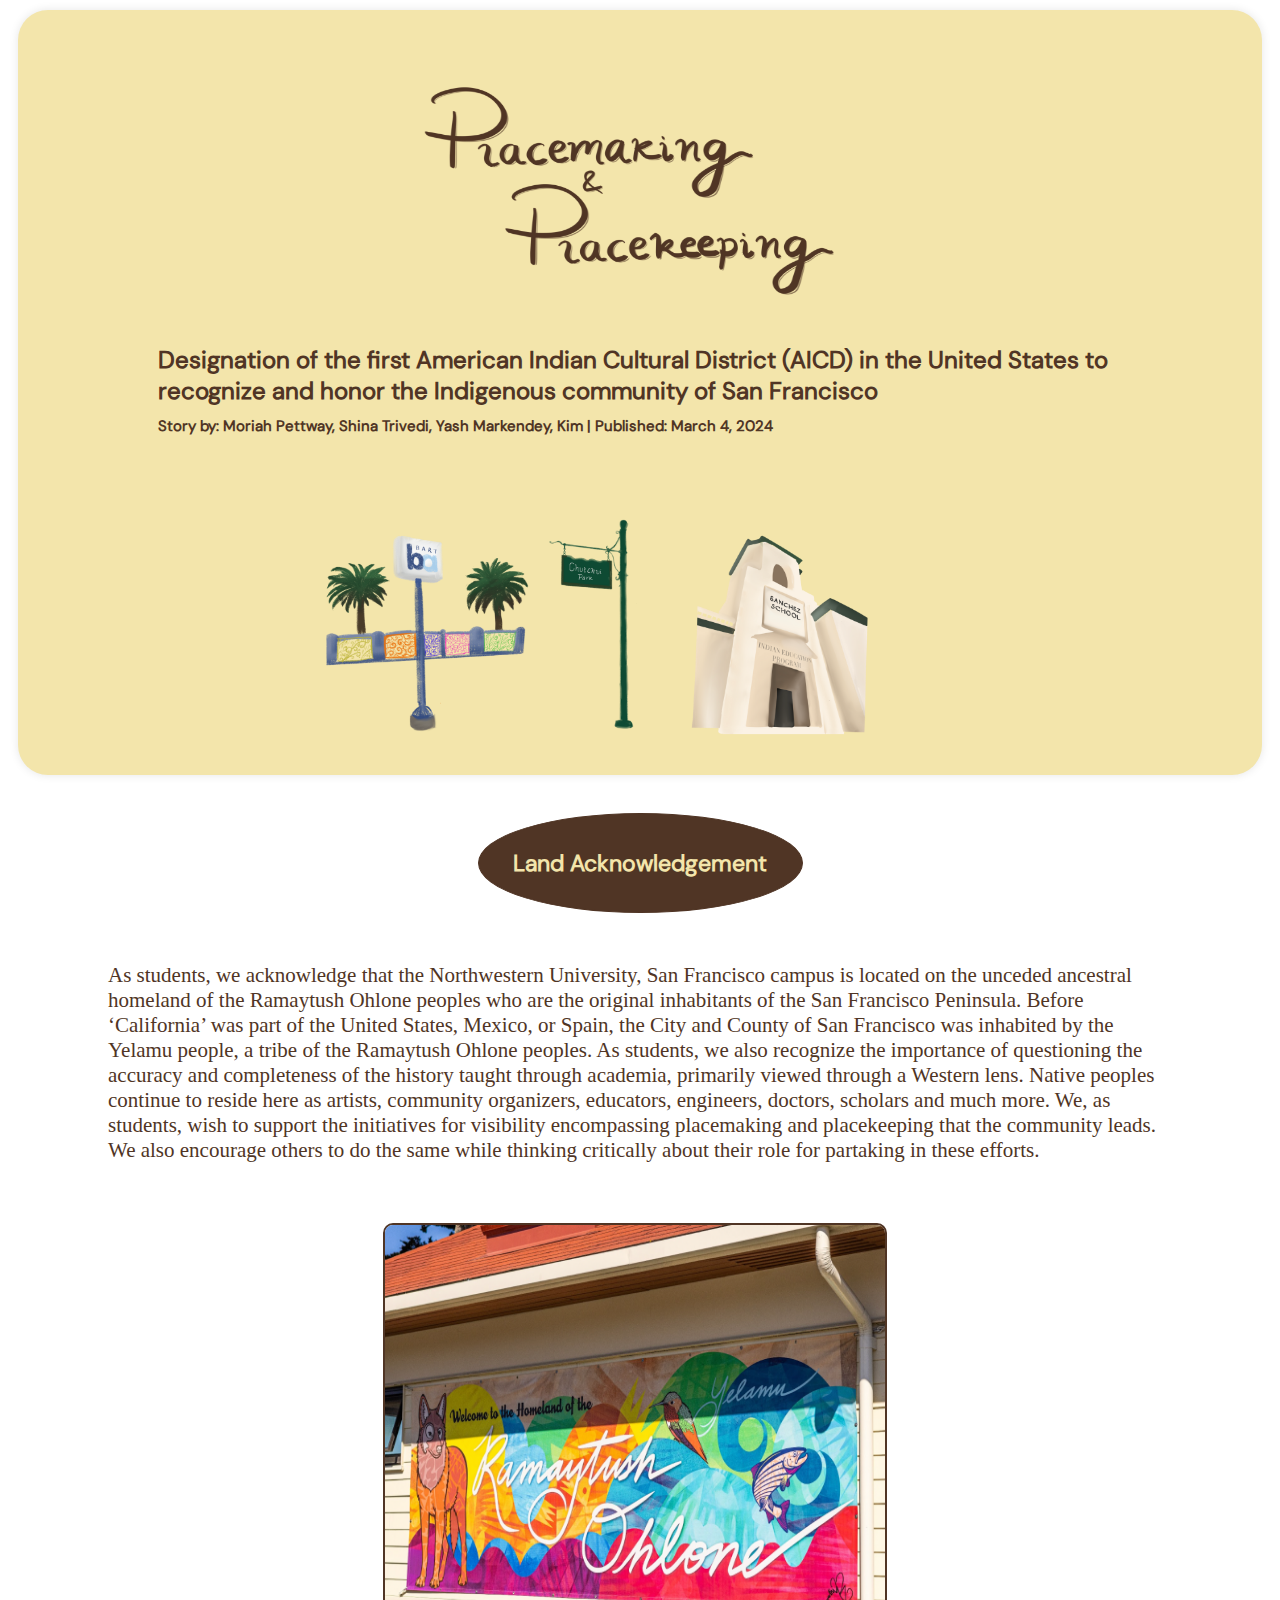
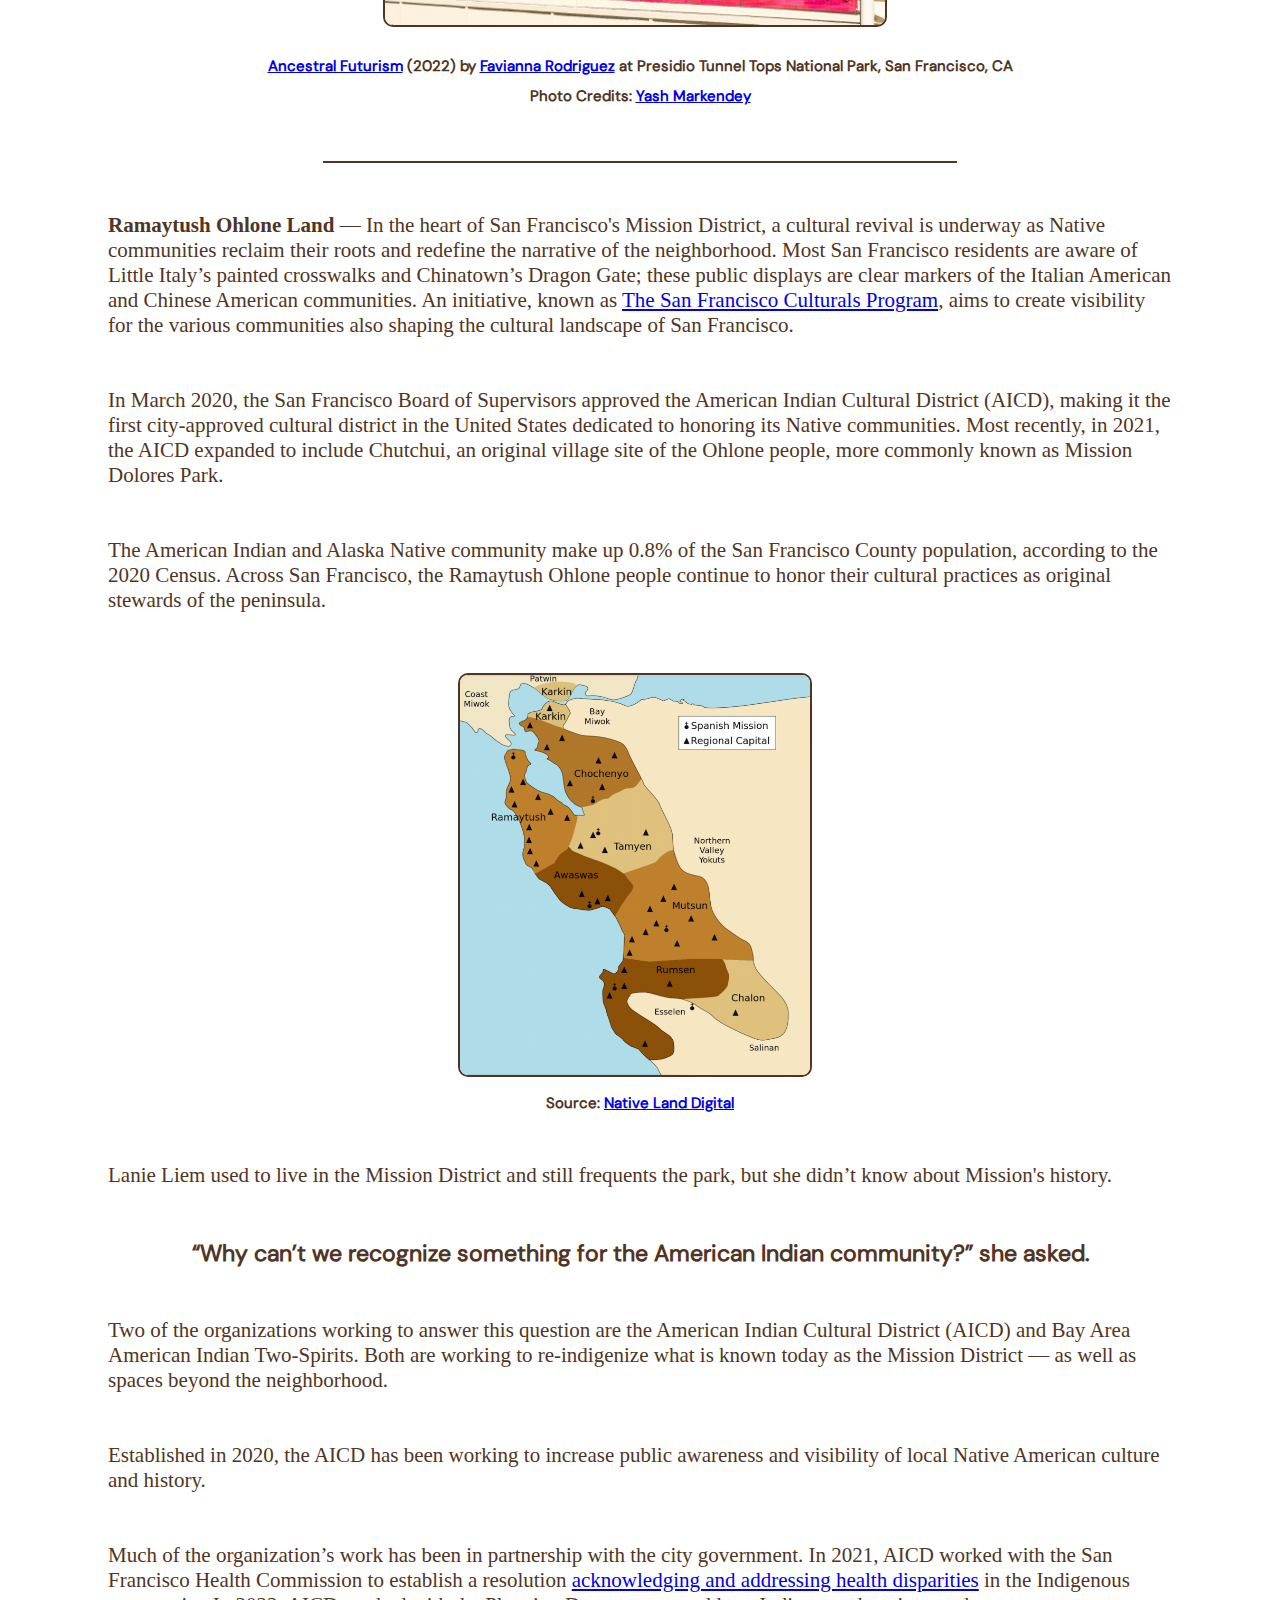
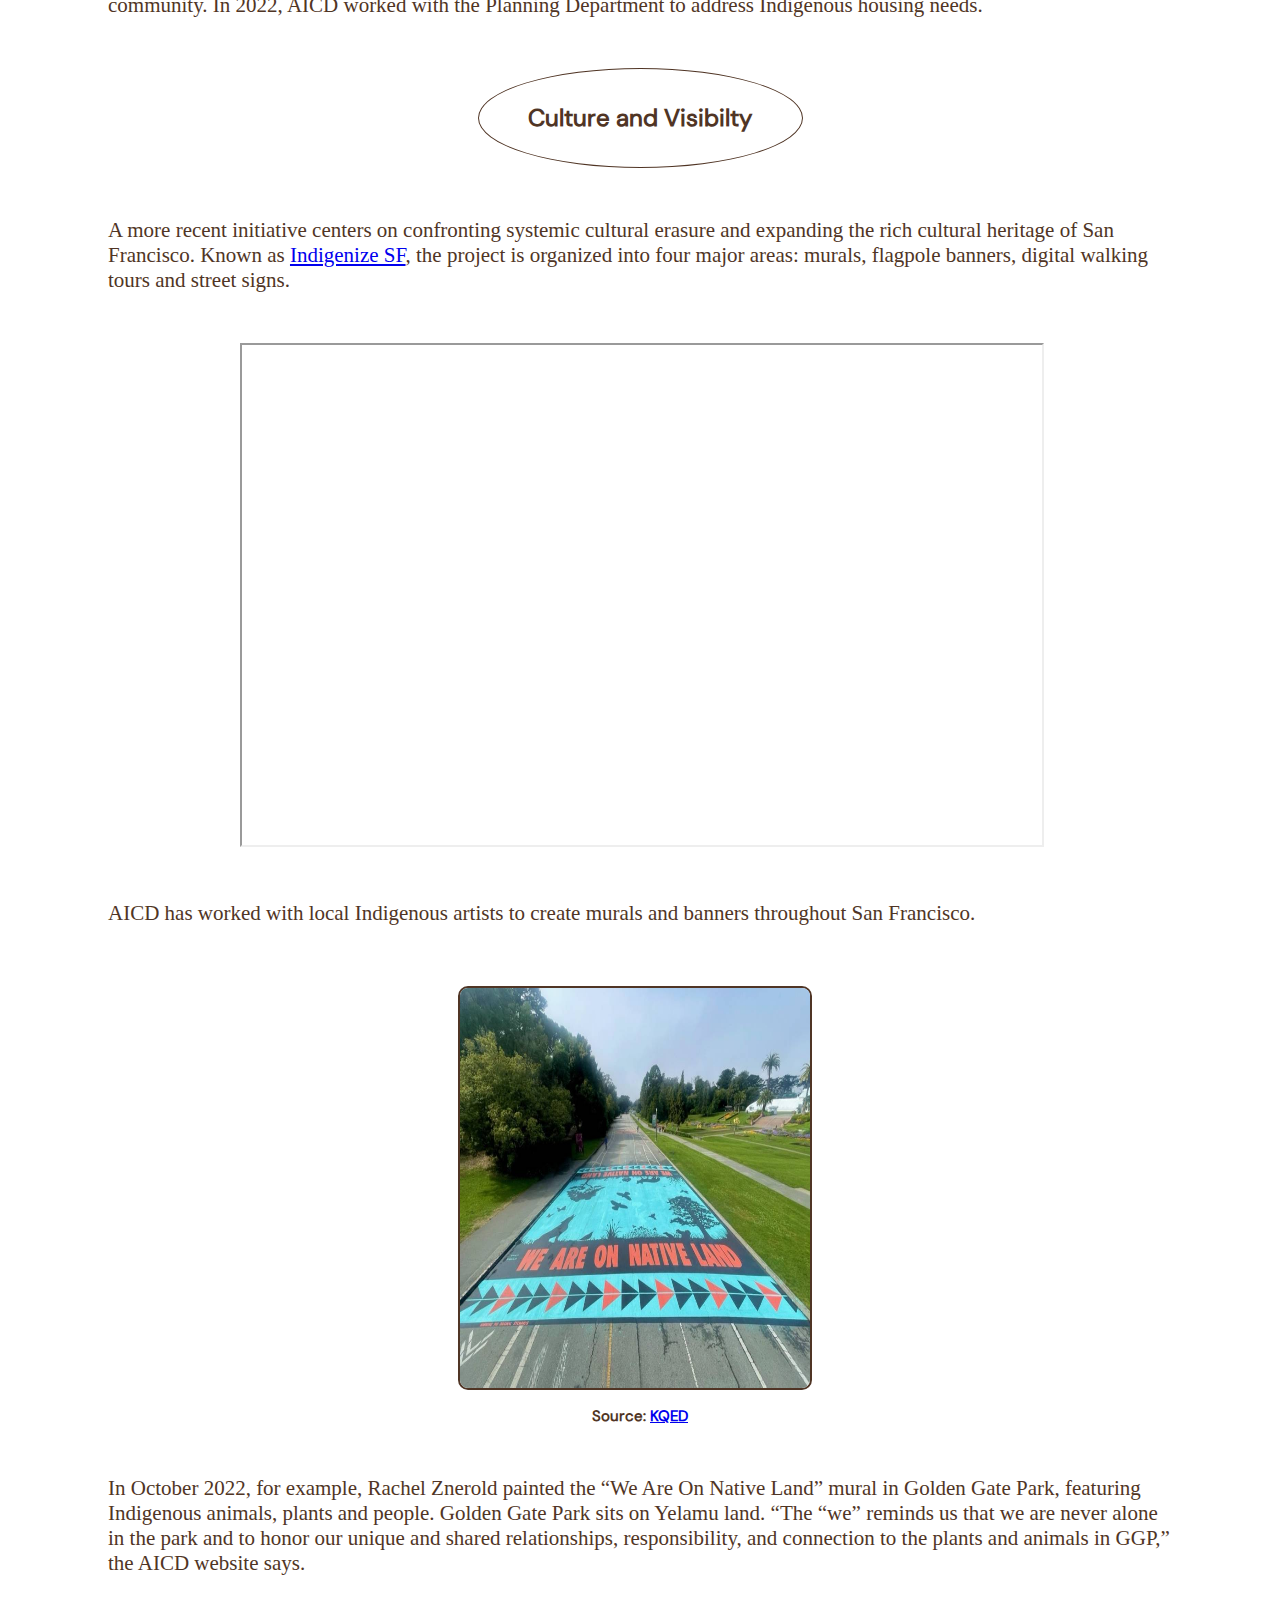
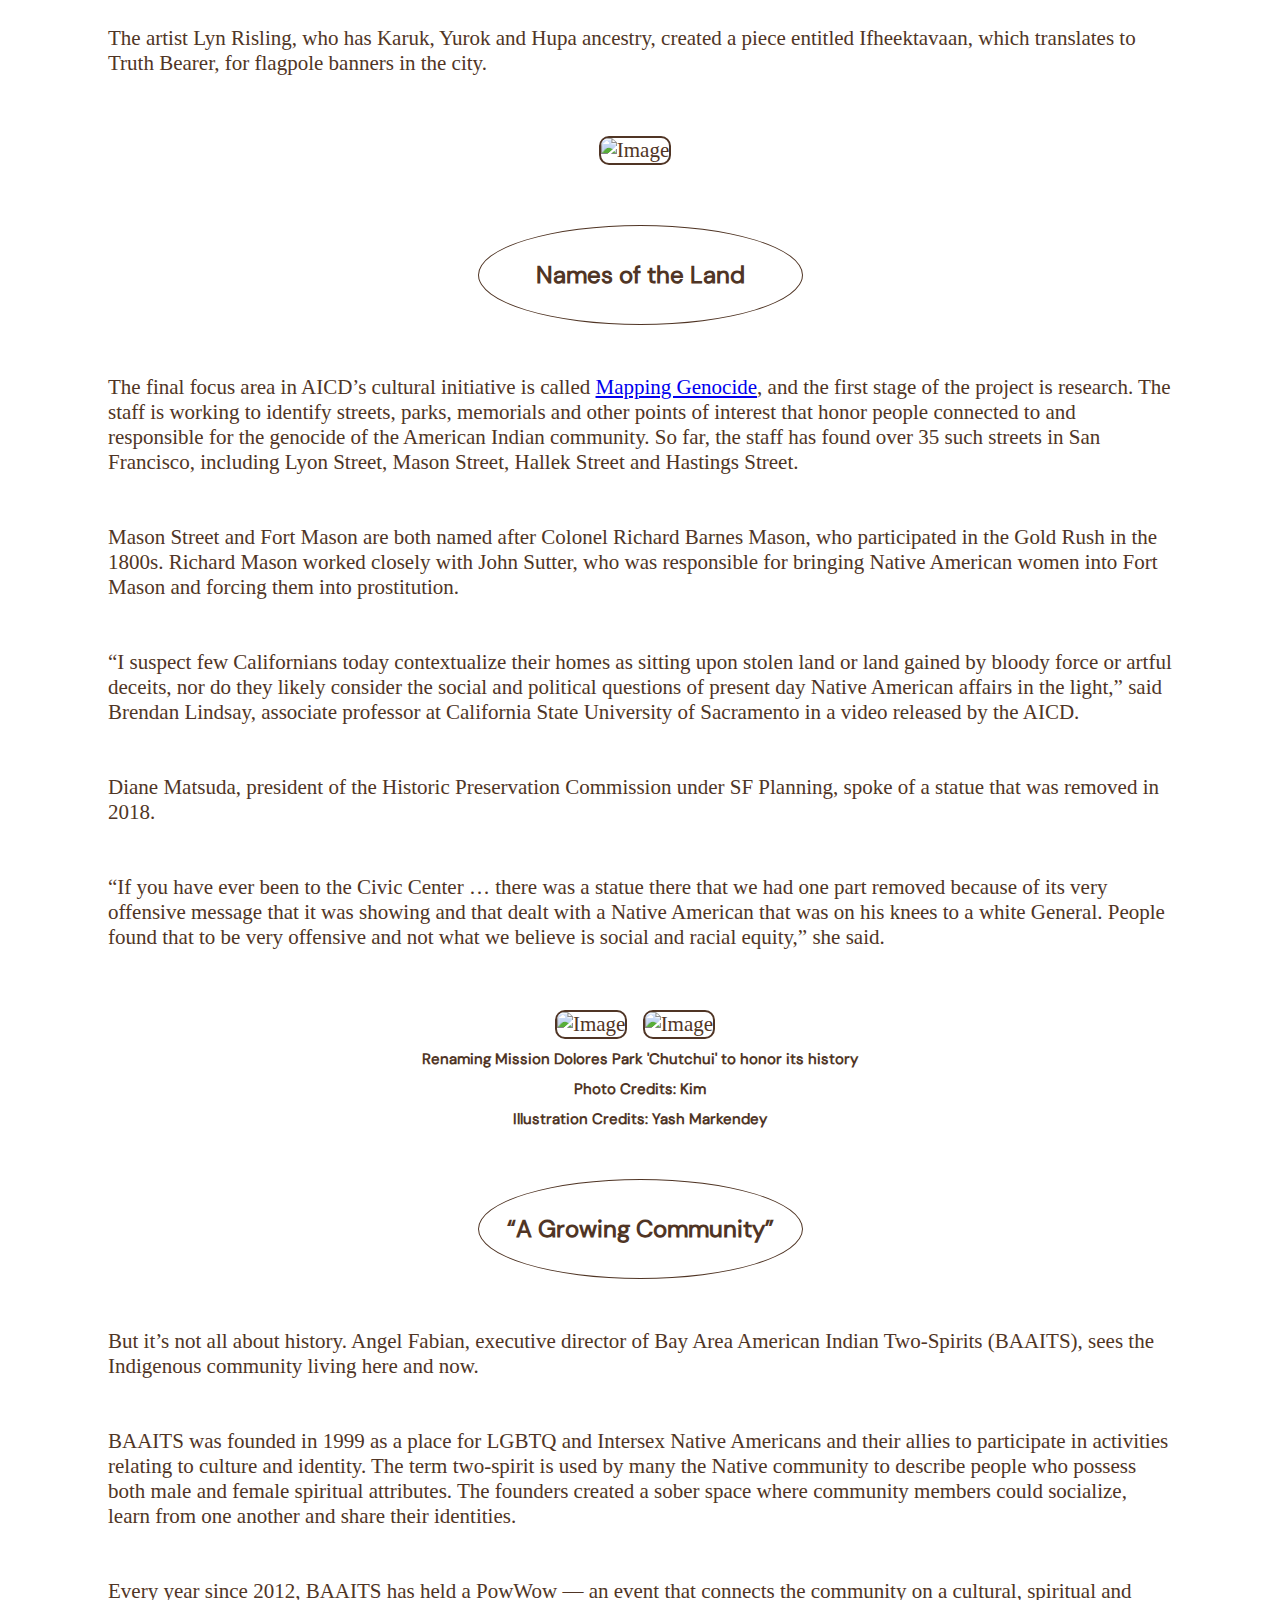
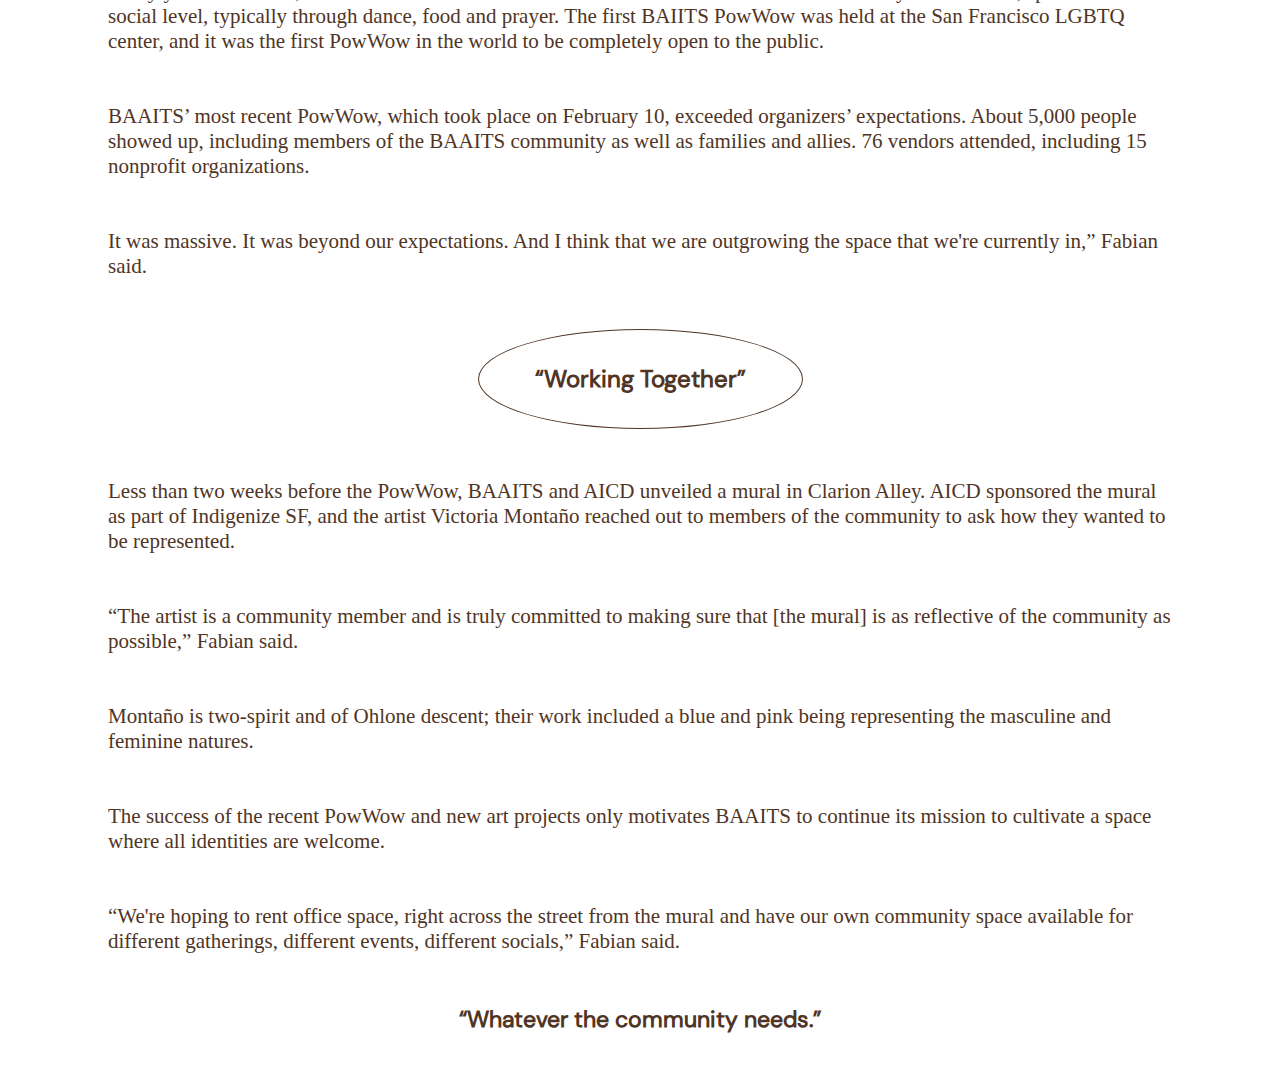
==== commit 2ec01d92: "idk" ====
--- a/index.html
+++ b/index.html
@@ -14,7 +14,7 @@
         <div class="title">
           <img src="Untitled_Artwork.png" alt= "Image" height="520" width="470">
         </div>
-        <h2 style="margin-top: -100px">Designation of the first American Indian Cultural District (AICD) in the United States to recognize and honor the Indigenous community of San Francisco</h2>
+        <h2 style="margin-top: -250px">Designation of the first American Indian Cultural District (AICD) in the United States to recognize and honor the Indigenous community of San Francisco</h2>
         <h6><strong>Story by:</strong> Moriah Pettway, Shina Trivedi, Yash Markendey, Kim         |         Published: March 4, 2024</h6>
         
         <div class="stickers">
--- a/style.css
+++ b/style.css
@@ -43,19 +43,19 @@
 }
 .title {
     text-align: center;
-    margin-left: -30px;
-    margin-bottom: -275px;
+    margin-left: 0; /* Remove negative margin for better mobile responsiveness */
+    margin-bottom: 20px; /* Adjust the margin for spacing */
     overflow: hidden;
     width: 100%;
     height: auto;
 }
 @media (max-width: 1500px) {
     .landing-page-container {
-    padding: 10px; 
-    margin: 20px; 
-    margin-bottom: 0px;
-    max-width: 100%; 
-    margin: 10px; 
+        padding: 10px; 
+        margin: 20px; 
+        margin-bottom: 0px;
+        max-width: 100%; 
+        margin: 10px; 
     }
     .column {
         margin-left: 200px;
@@ -78,8 +78,13 @@
         text-align: center;
     }
     .quote {
+        margin-left: 200px;
+        margin-right: 200px
+    }
+    h3 {
         margin-left: 75px;
         margin-right: 75px;
+        margin-bottom: 5px; 
     }
 }
 
@@ -125,7 +130,10 @@
     font-size: 23px;
     color: #503525;
     font-weight: bold;
-    white-space: nowrap;
+    margin-left: auto;
+    margin-right: auto;
+    margin-top: 50px;
+    margin-bottom: 50px;
 }
 h5 {
     text-align: center;
@@ -215,8 +223,12 @@
 
 
 .quote {
-    margin: auto;
-    text-align: center;
+    text-align: center;
+    margin-left: 100px;
+    margin-right: 100px;
+    margin-top: 50px;
+    margin-bottom: 50px;
+    max-width: 100%;
 }
 
 .aicd-map {
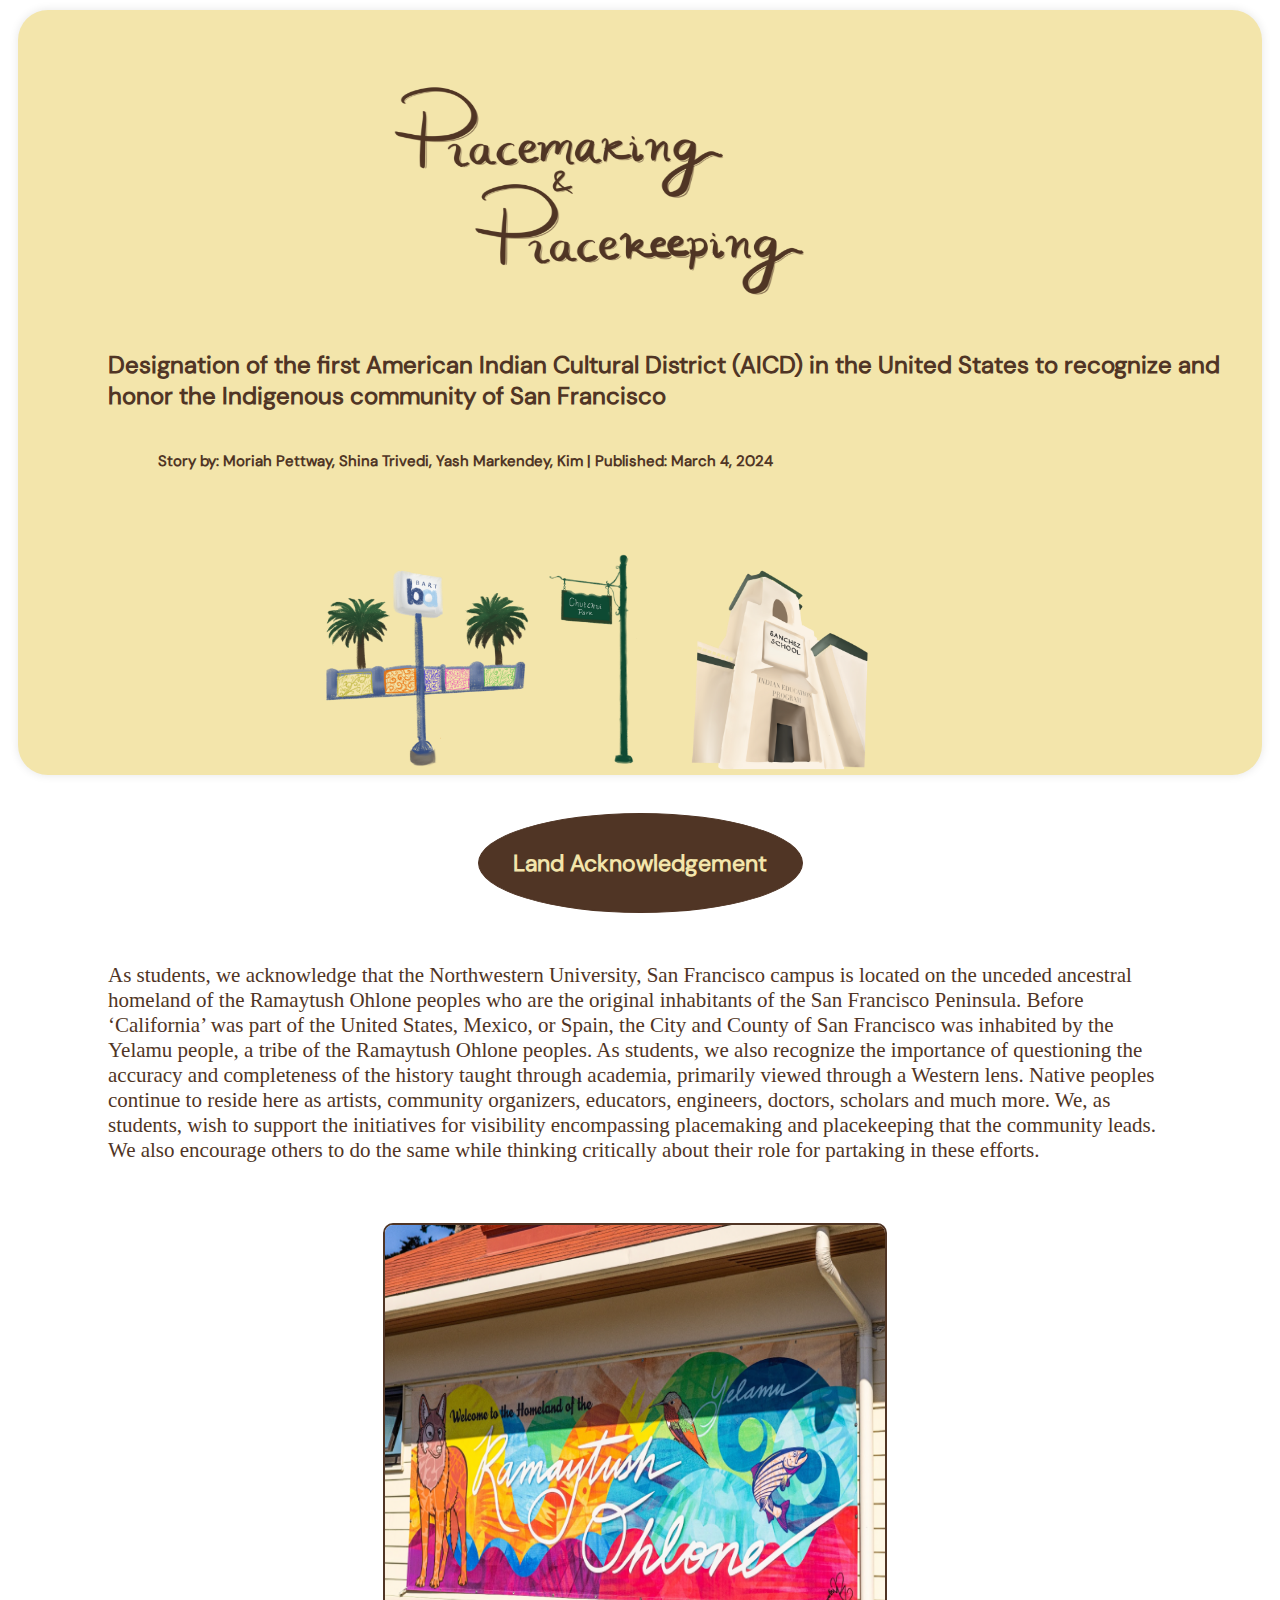
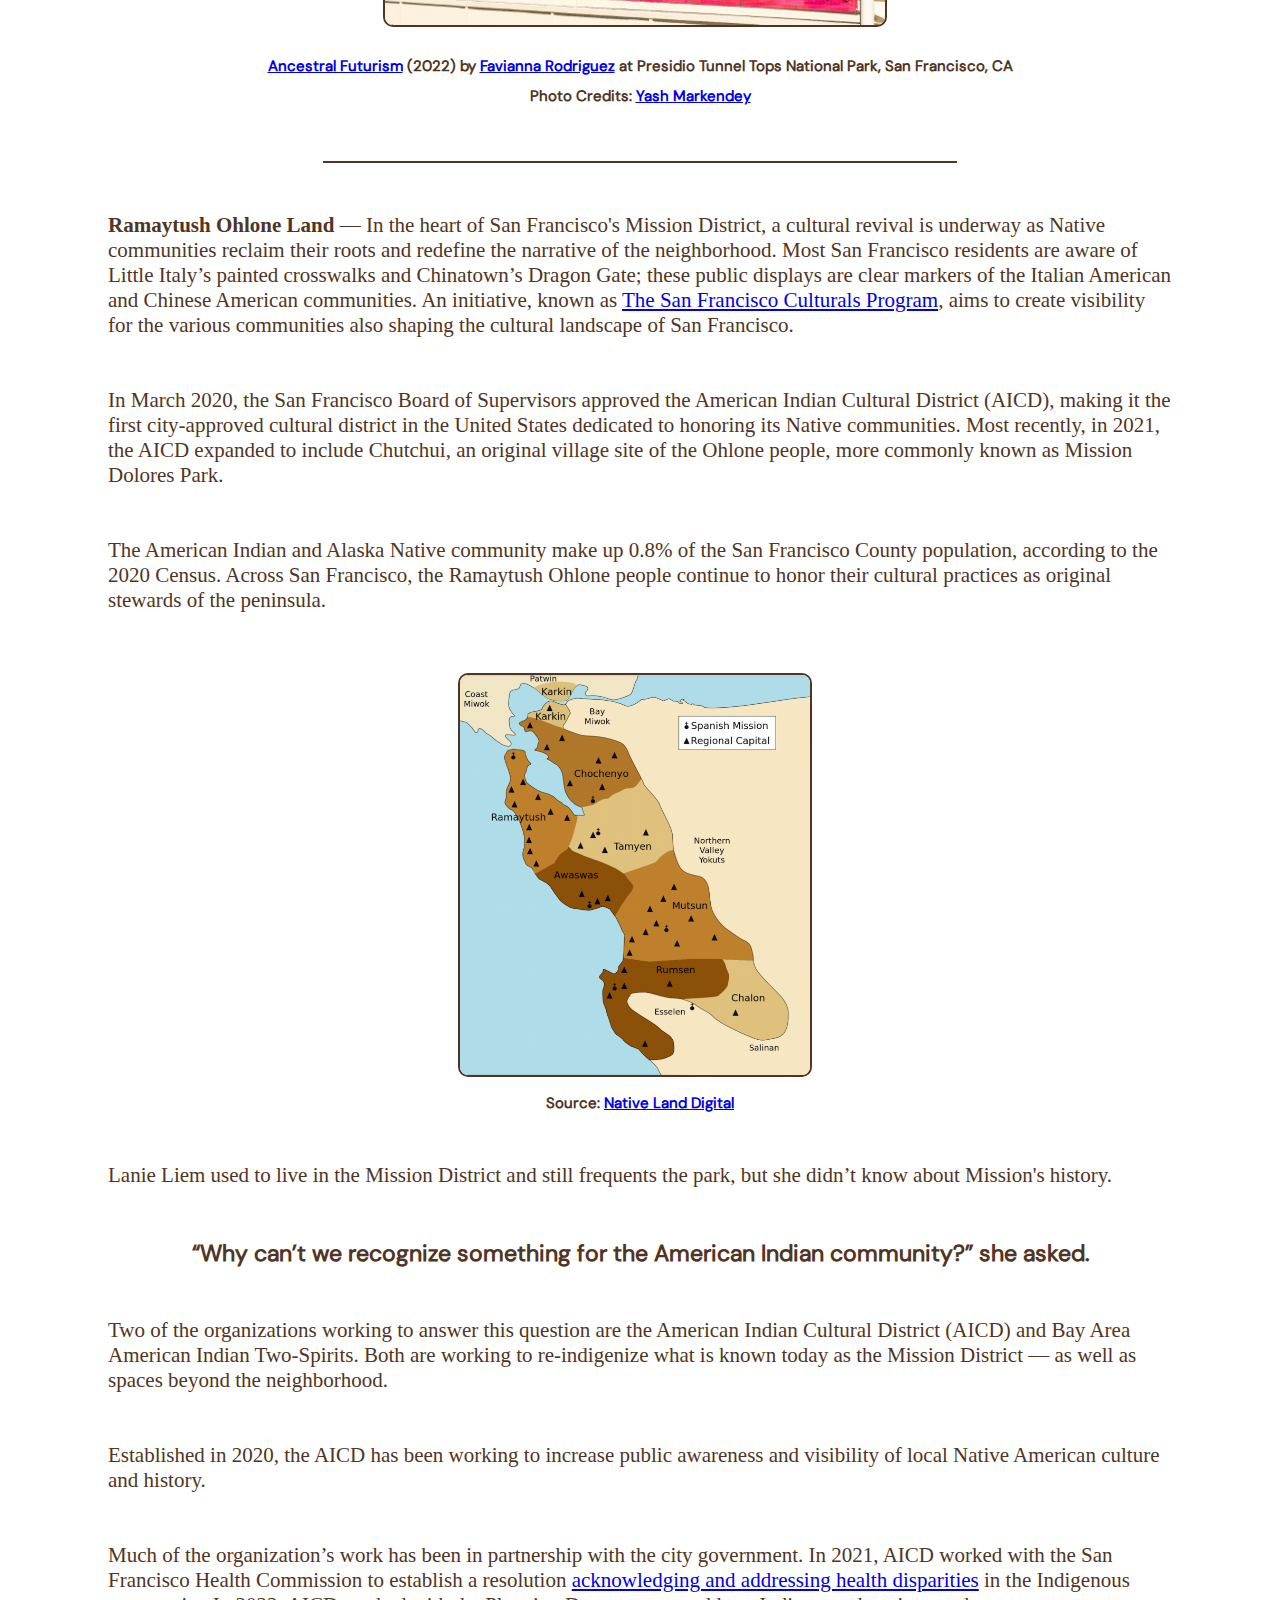
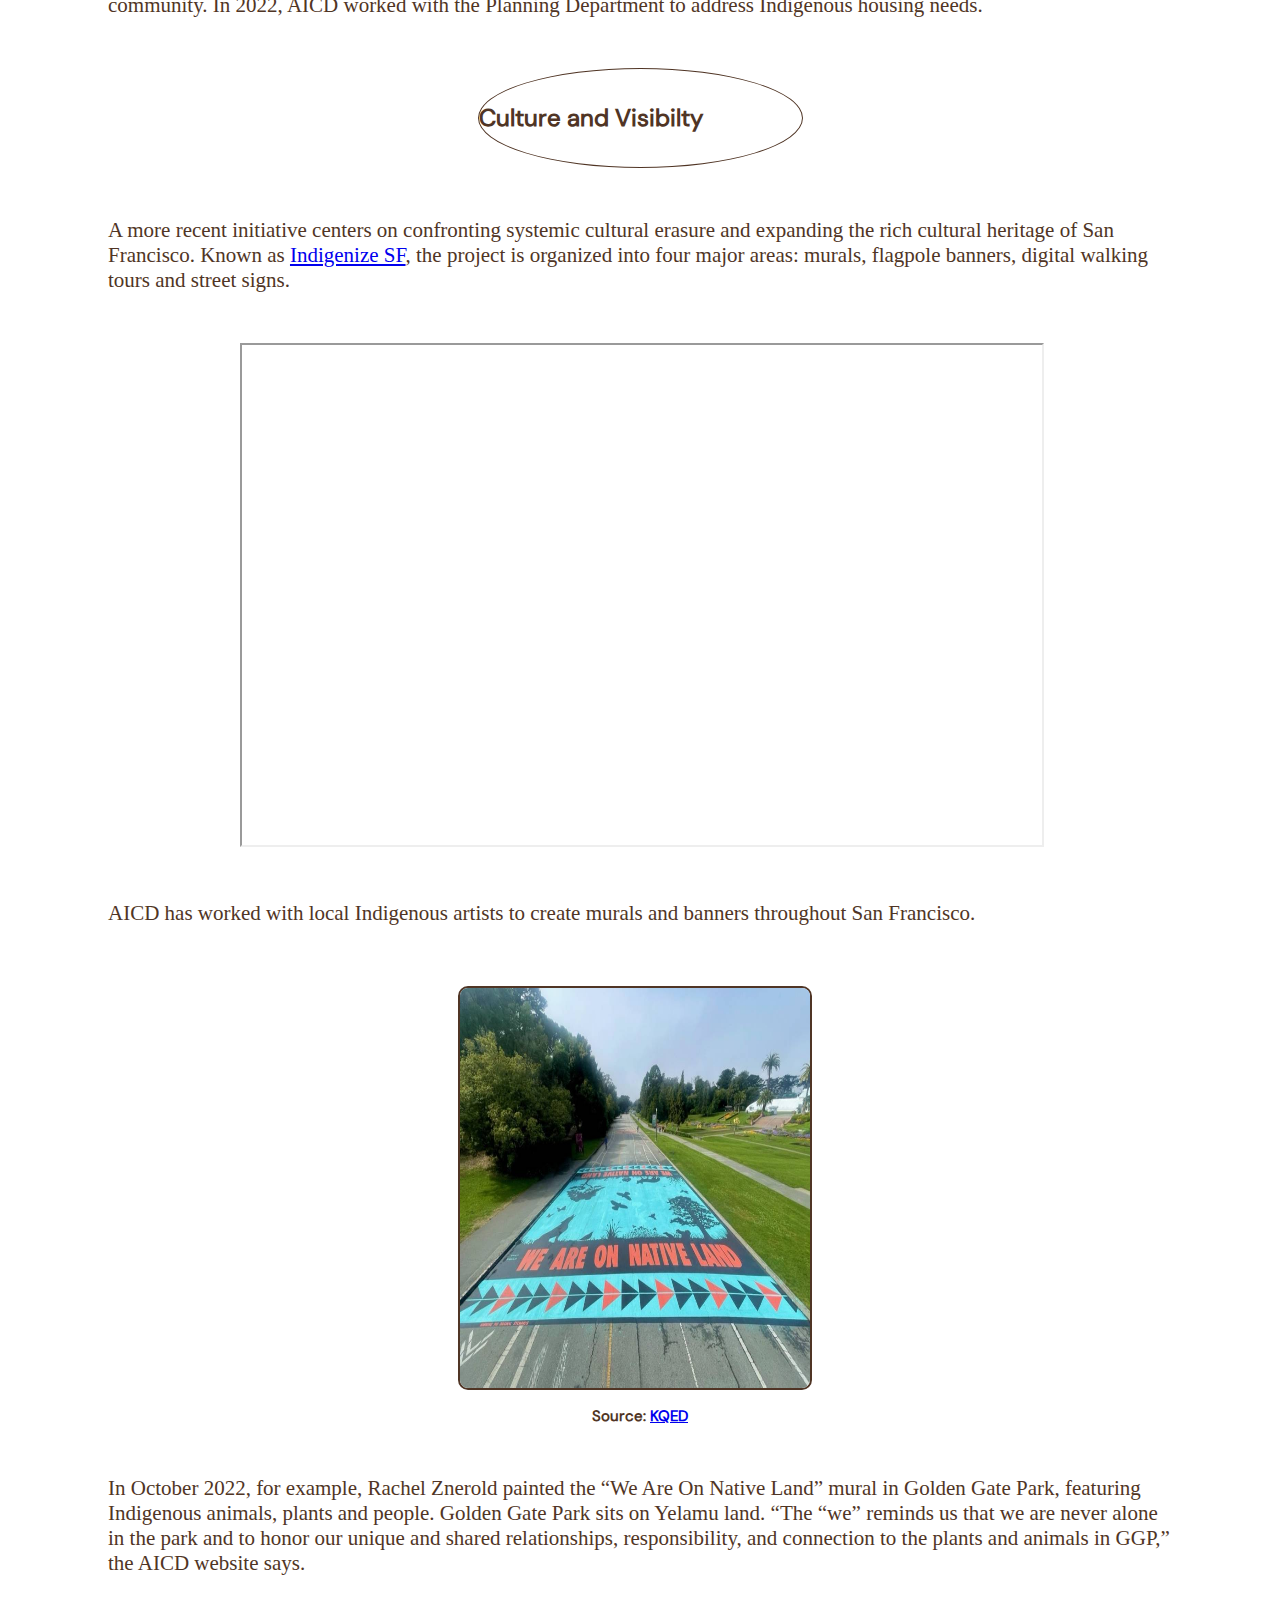
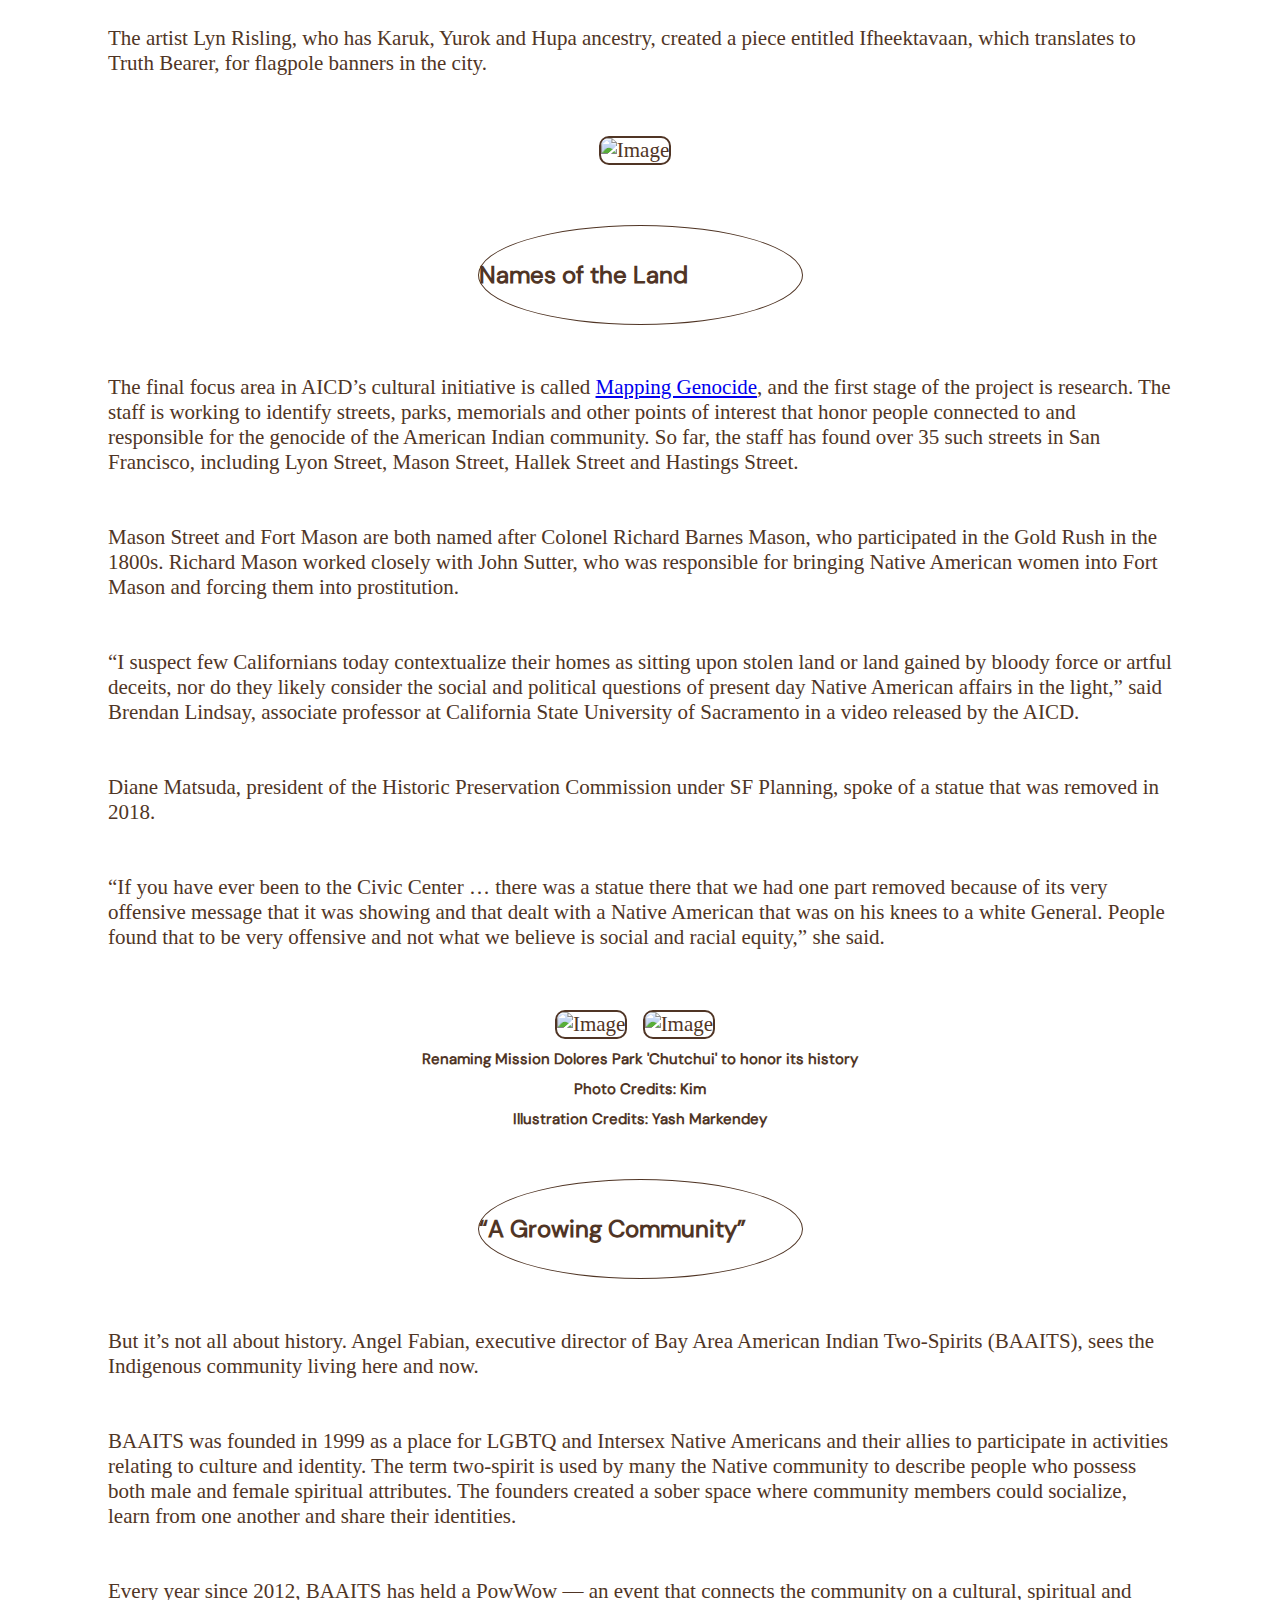
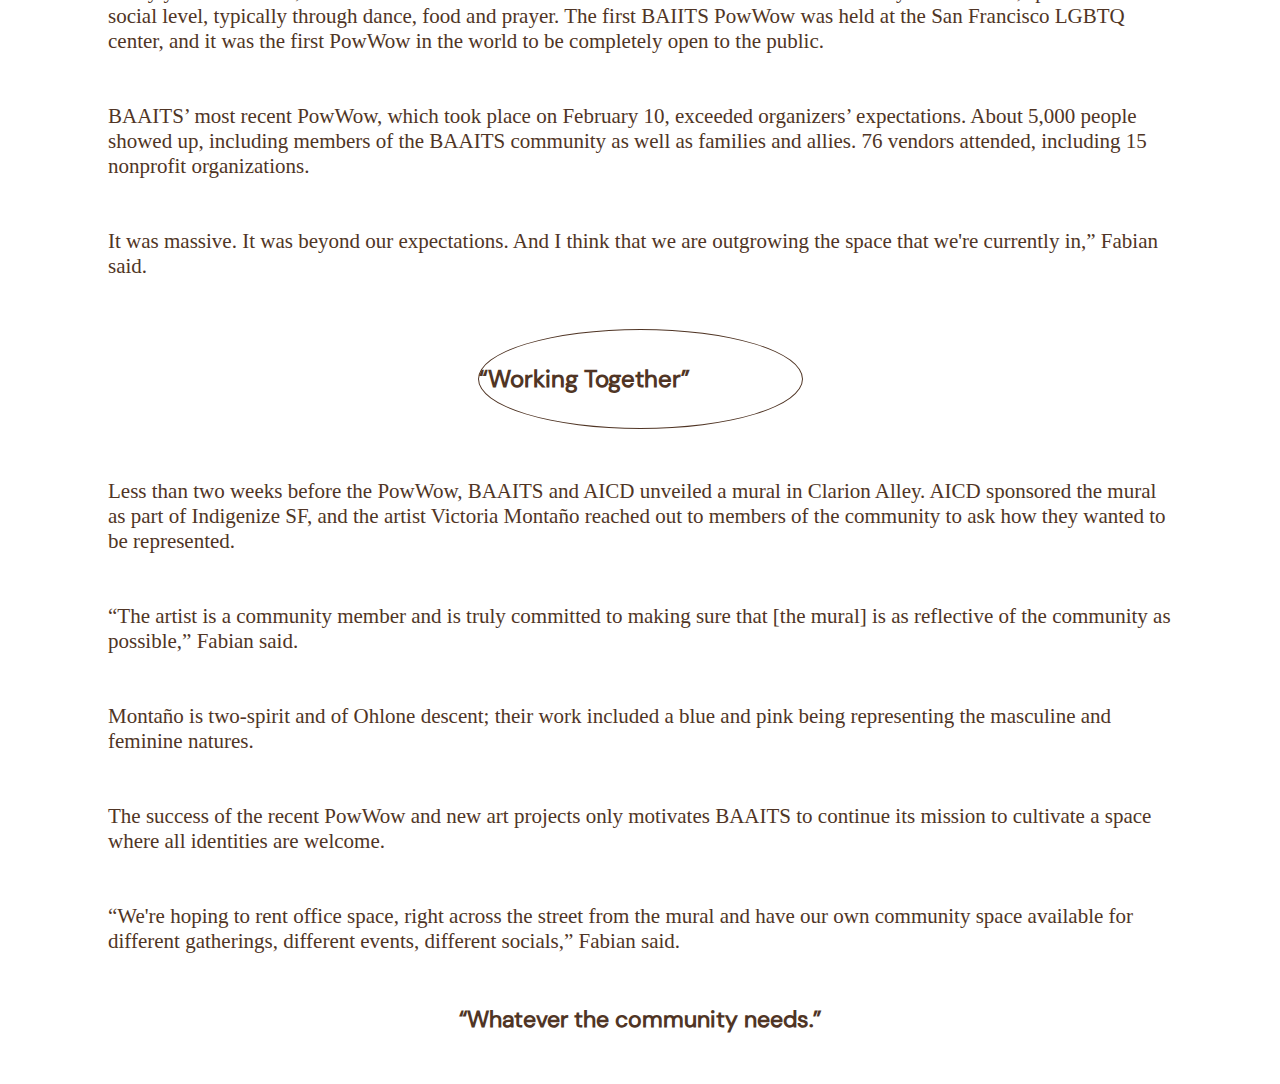
==== commit 90732ad7: ":(" ====
--- a/index.html
+++ b/index.html
@@ -14,7 +14,7 @@
         <div class="title">
           <img src="Untitled_Artwork.png" alt= "Image" height="520" width="470">
         </div>
-        <h2 style="margin-top: -250px">Designation of the first American Indian Cultural District (AICD) in the United States to recognize and honor the Indigenous community of San Francisco</h2>
+        <h2 style="margin-left: 50px">Designation of the first American Indian Cultural District (AICD) in the United States to recognize and honor the Indigenous community of San Francisco</h2>
         <h6><strong>Story by:</strong> Moriah Pettway, Shina Trivedi, Yash Markendey, Kim         |         Published: March 4, 2024</h6>
         
         <div class="stickers">
--- a/style.css
+++ b/style.css
@@ -43,8 +43,8 @@
 }
 .title {
     text-align: center;
-    margin-left: 0; /* Remove negative margin for better mobile responsiveness */
-    margin-bottom: 20px; /* Adjust the margin for spacing */
+    margin-left: -30px;
+    margin-bottom: -275px;
     overflow: hidden;
     width: 100%;
     height: auto;
@@ -122,8 +122,9 @@
     font-family: 'DM Sans', sans-serif;
     color: #503525;
     font-weight: bold;
-    margin-left: 100px;
-    margin-right: 100px;
+    margin-right: auto;
+    margin-top: 50px;
+    margin-bottom: 50px;
 }
 h3 {
     font-family: 'DM Sans', sans-serif;
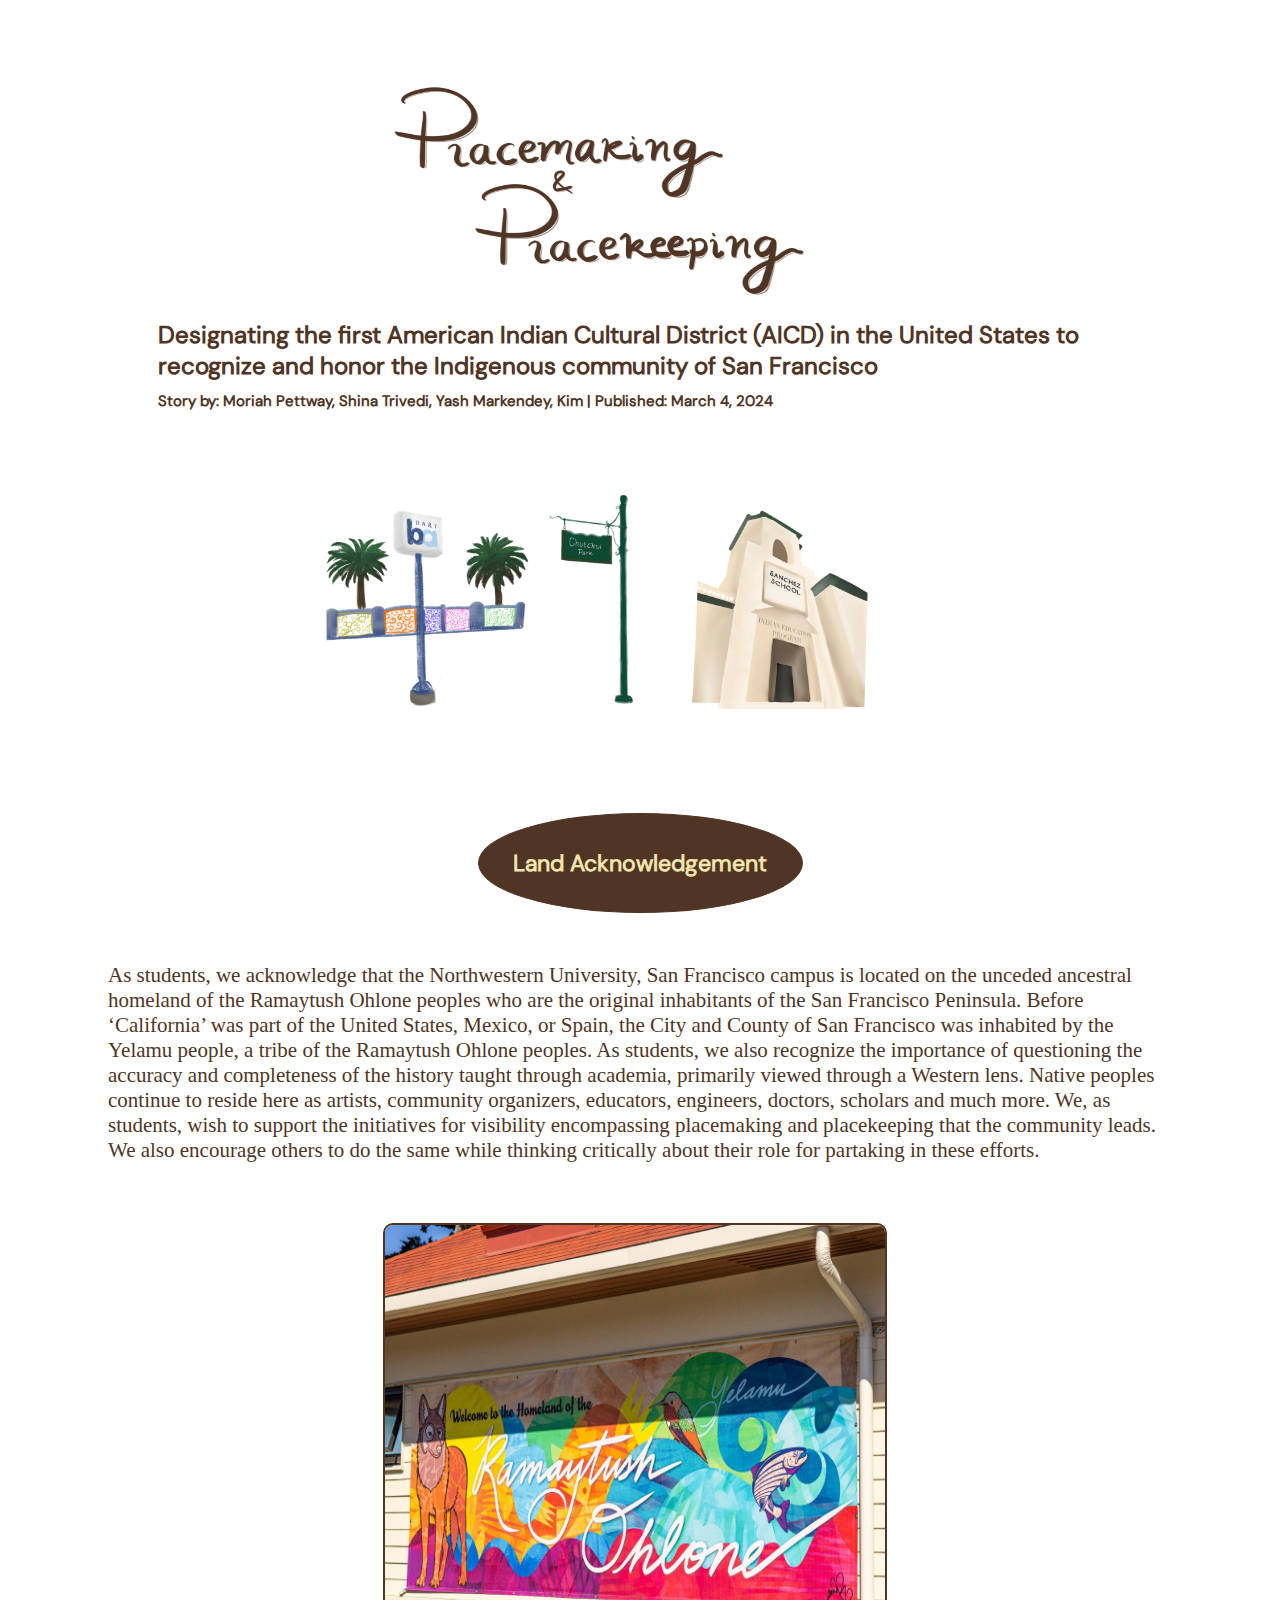
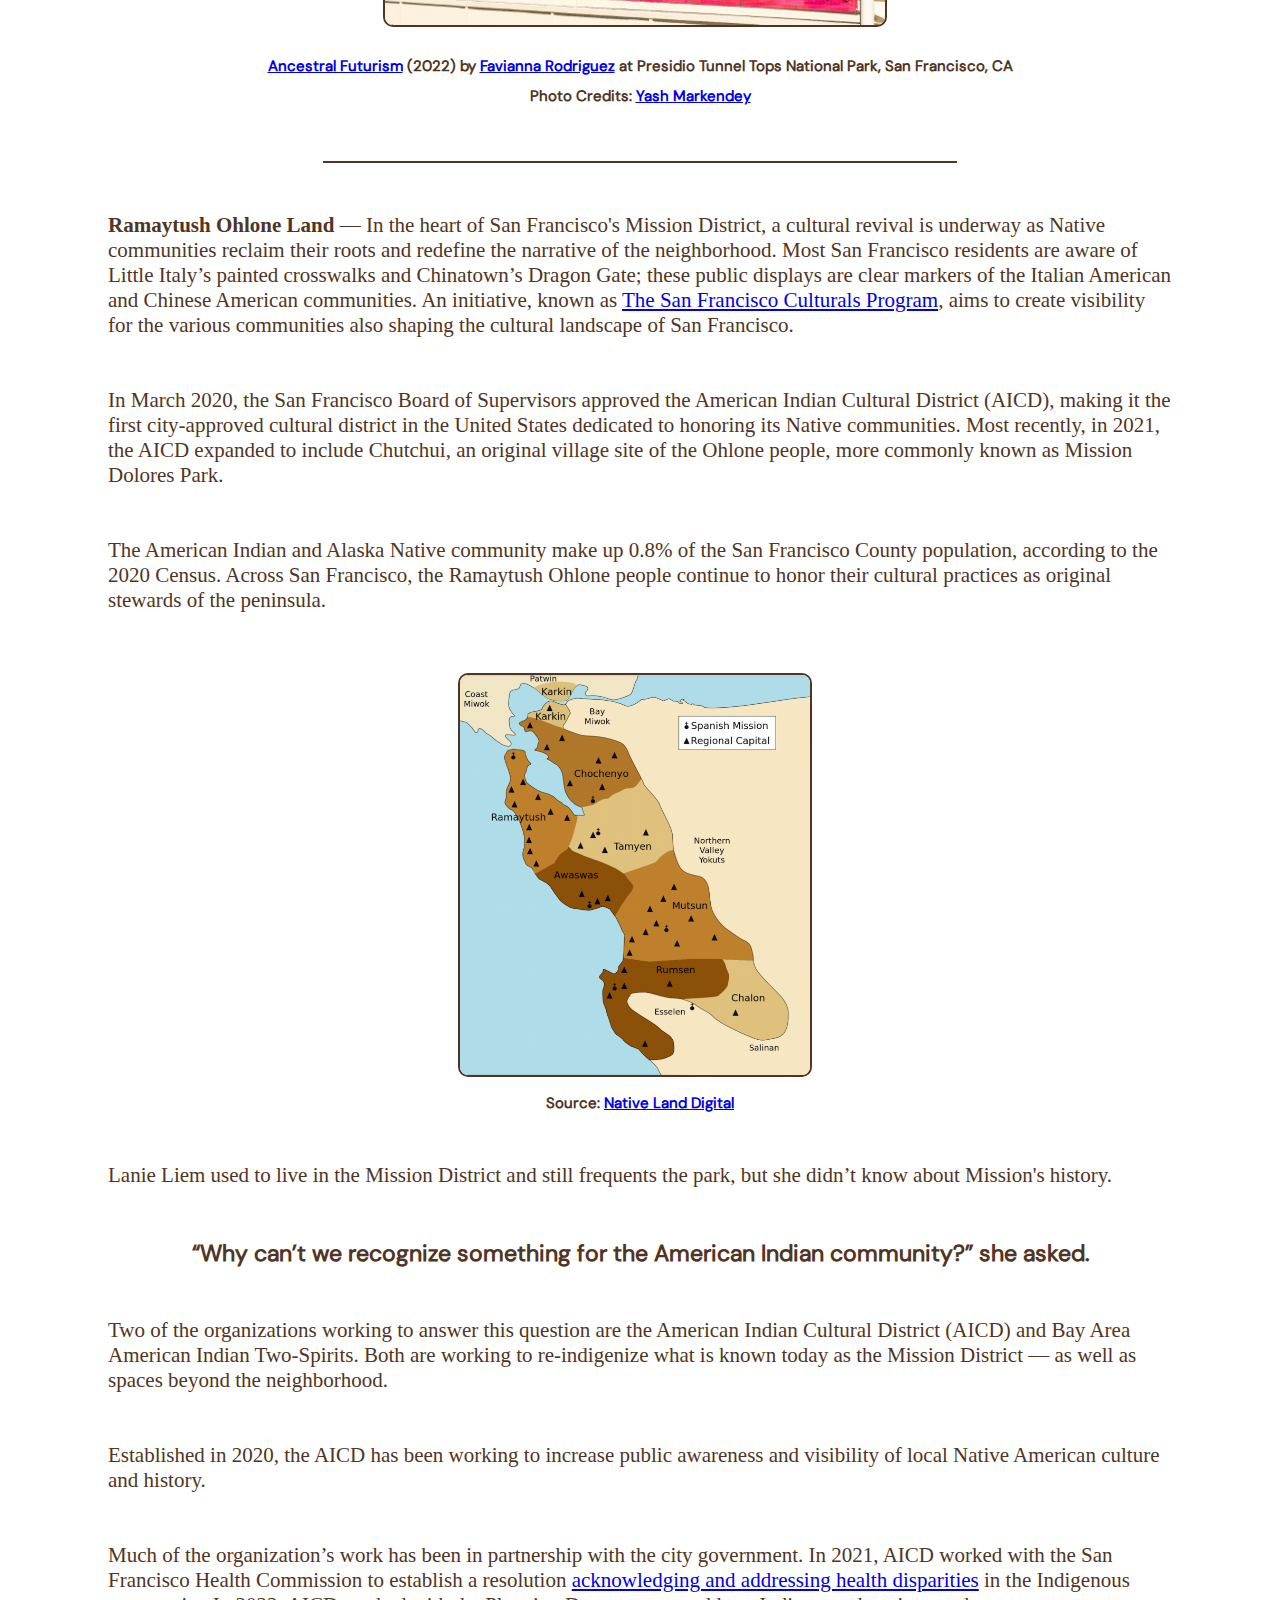
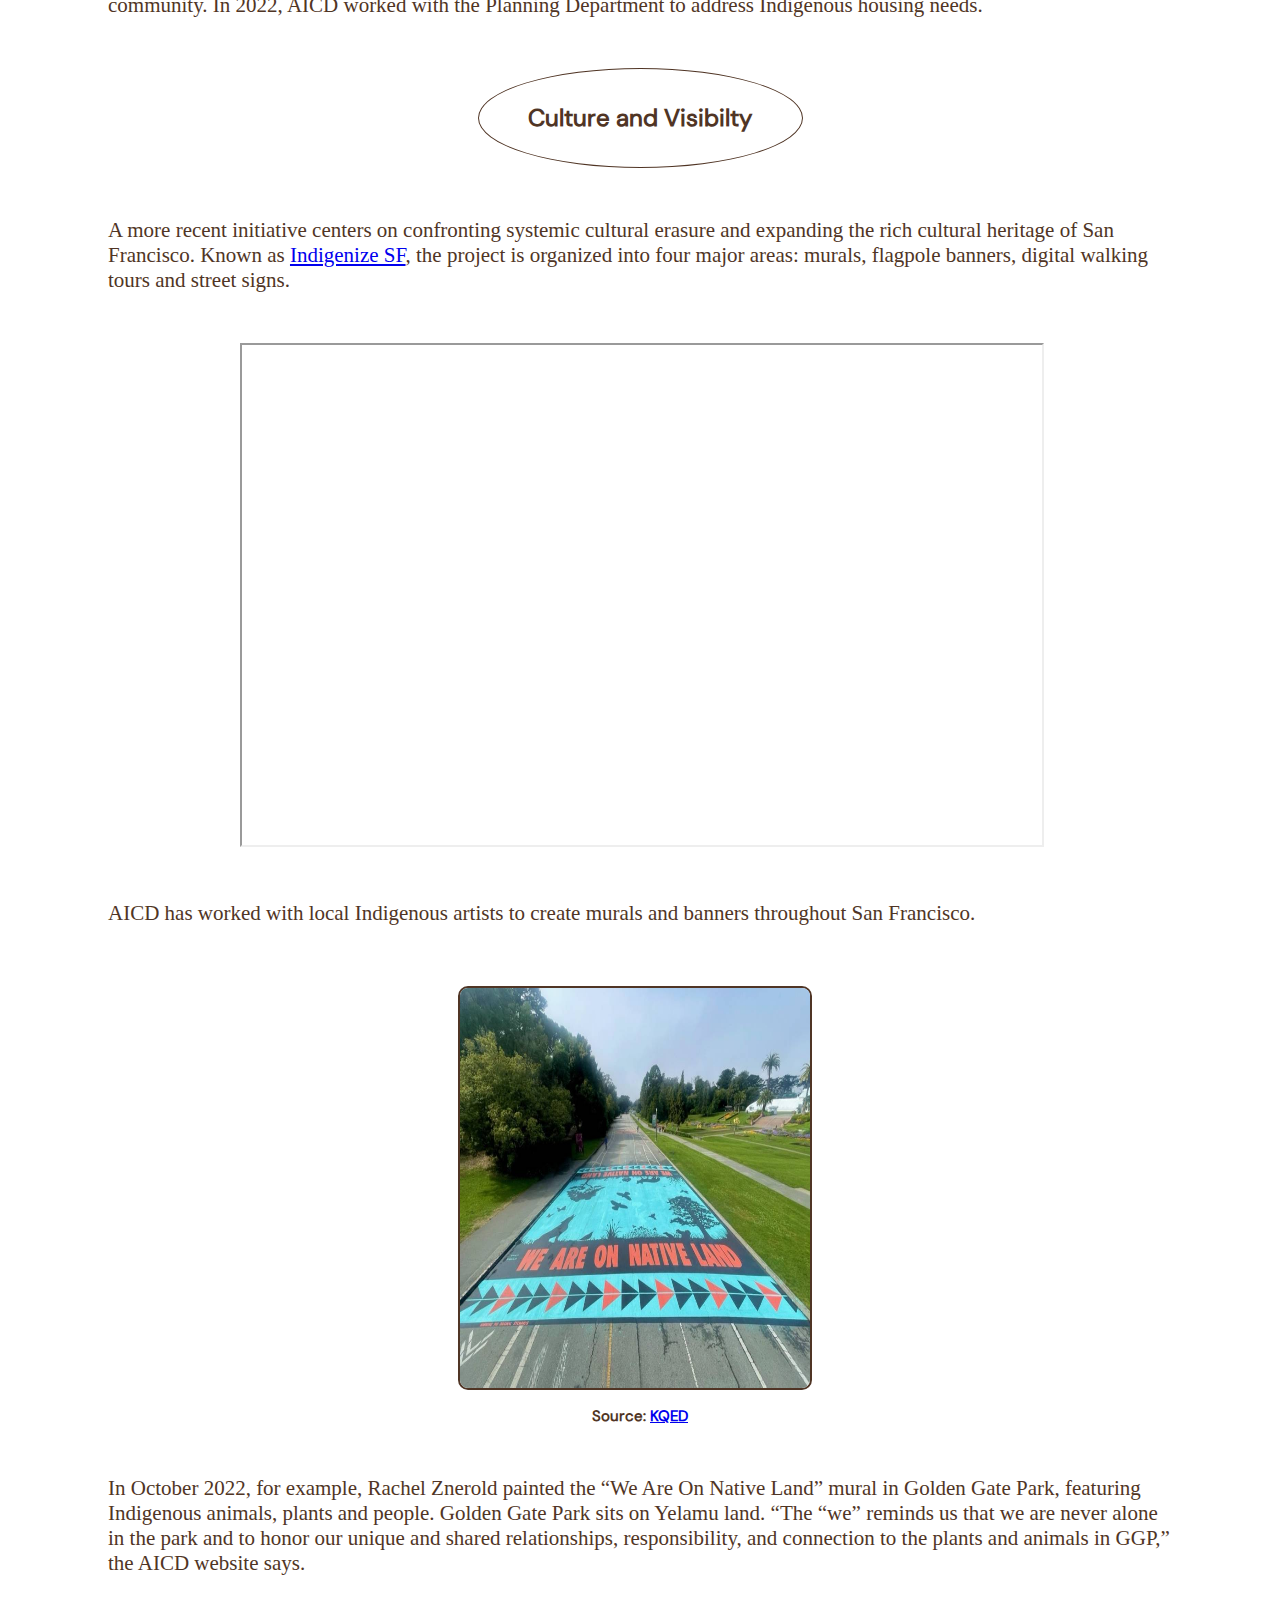
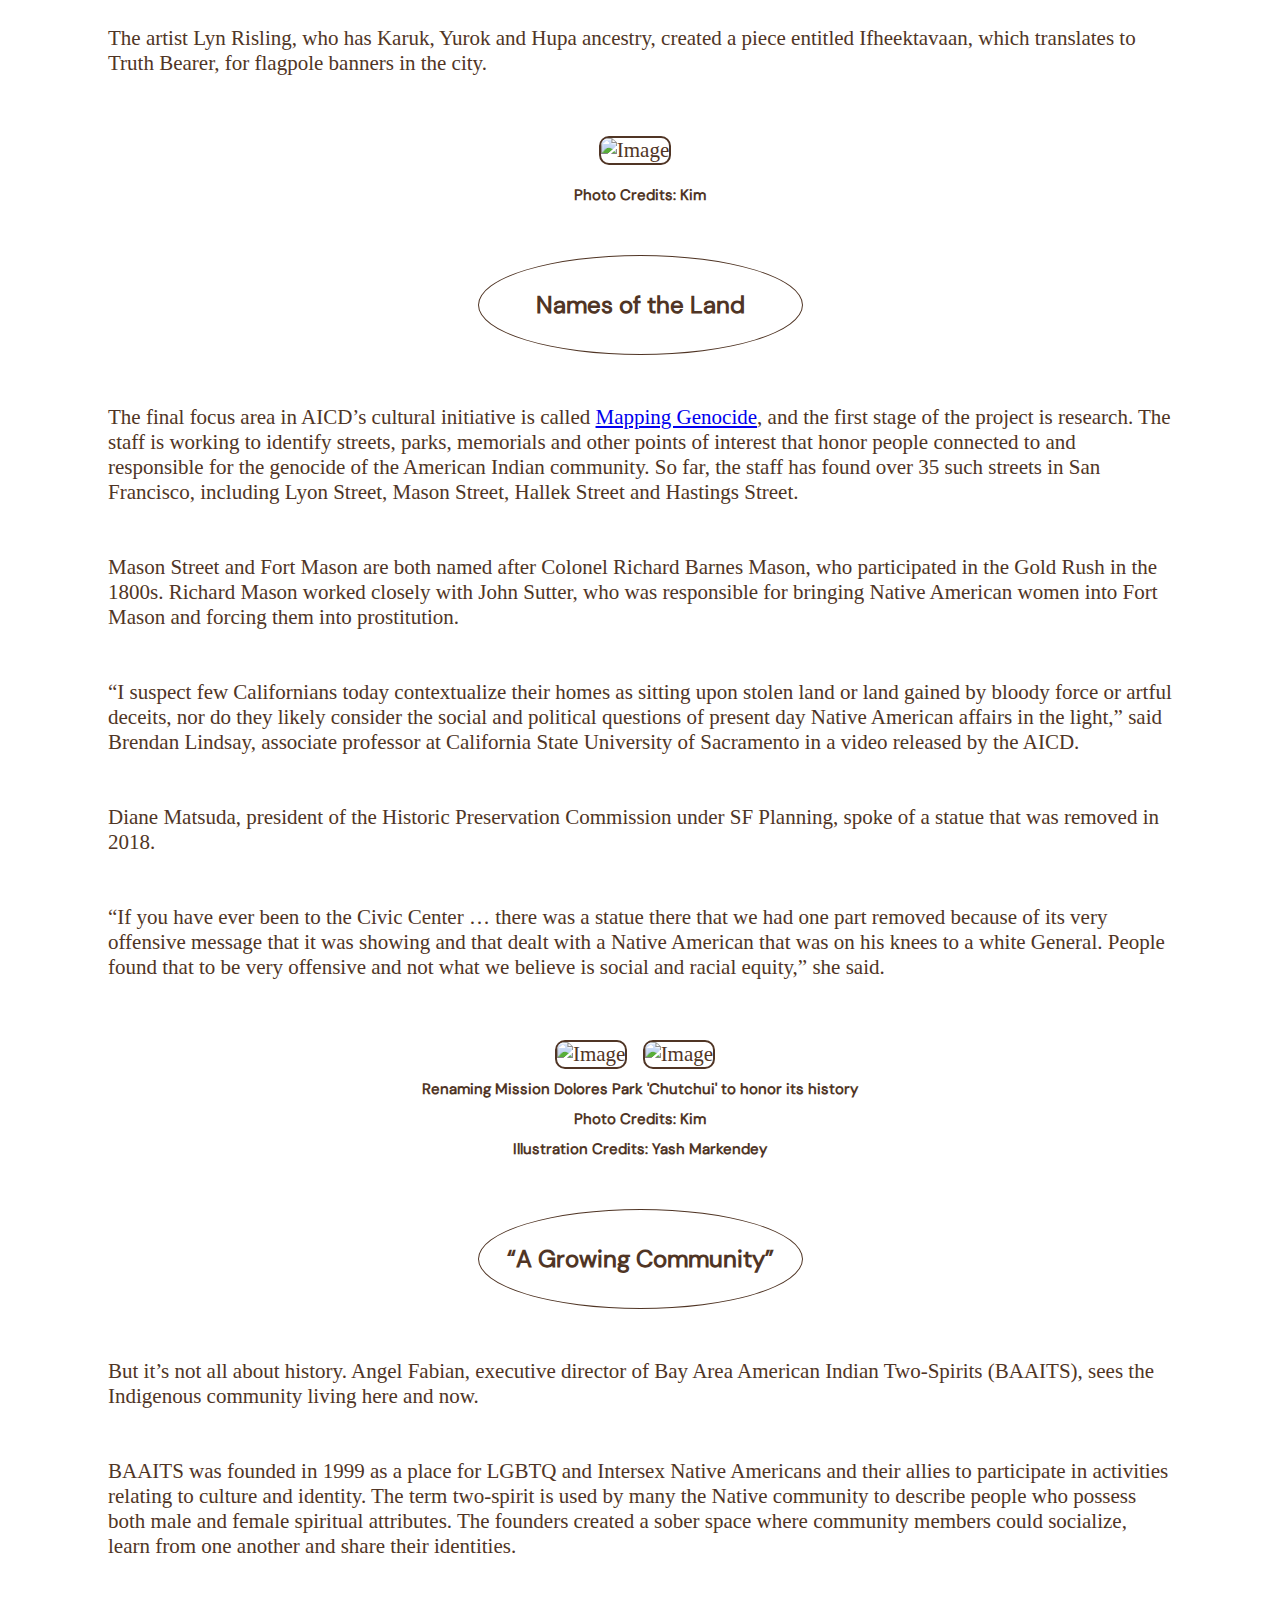
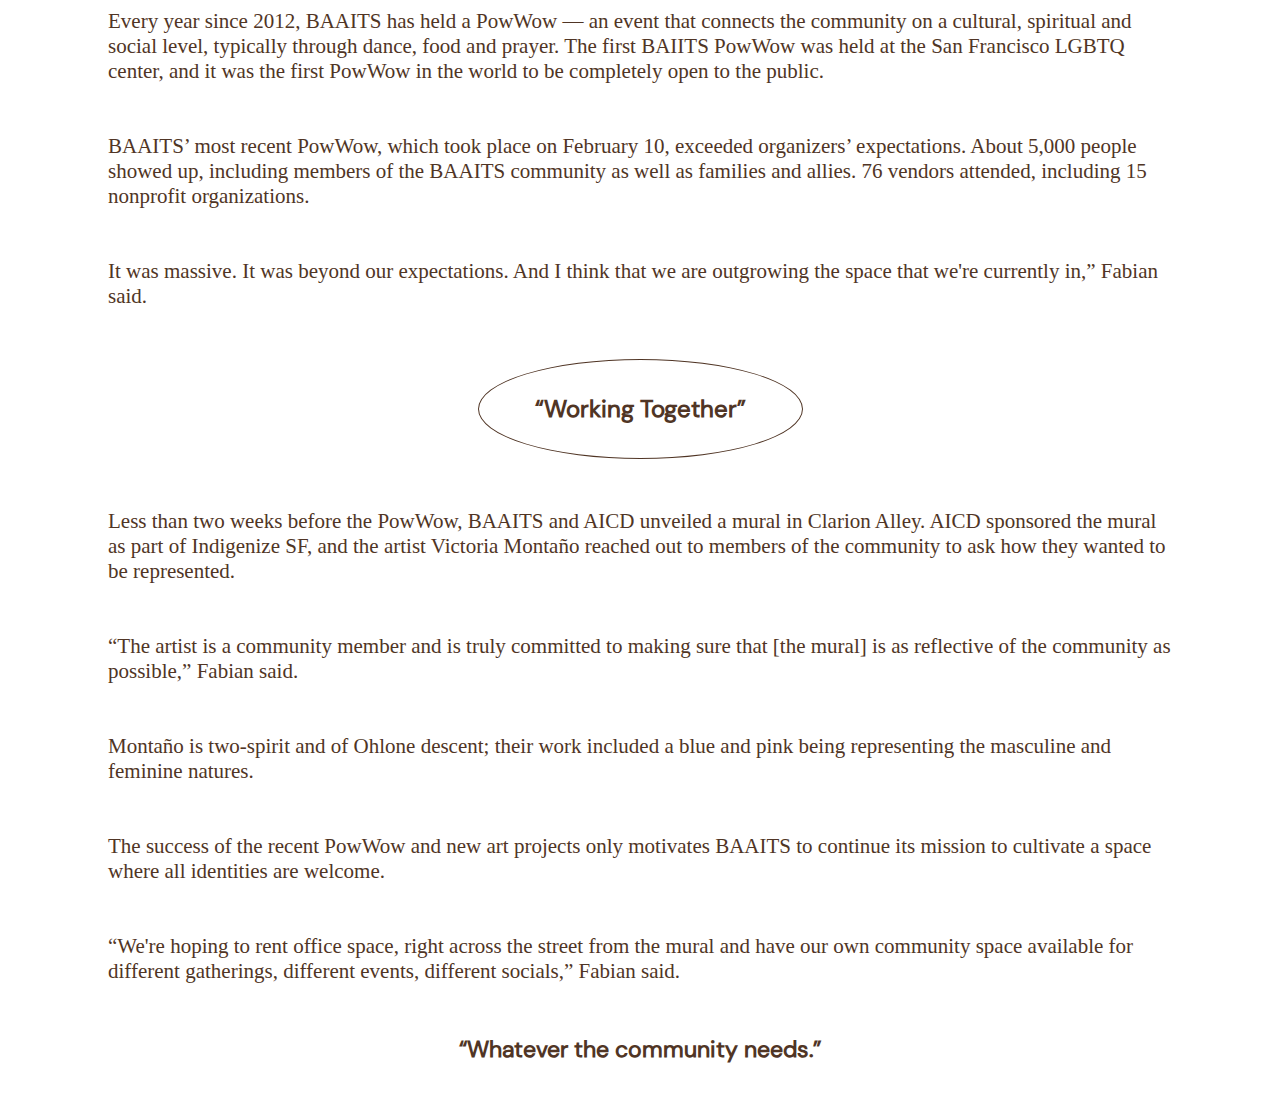
==== commit d578b004: "update" ====
--- a/index.html
+++ b/index.html
@@ -14,7 +14,7 @@
         <div class="title">
           <img src="Untitled_Artwork.png" alt= "Image" height="520" width="470">
         </div>
-        <h2 style="margin-left: 50px">Designation of the first American Indian Cultural District (AICD) in the United States to recognize and honor the Indigenous community of San Francisco</h2>
+        <h2>Designating the first American Indian Cultural District (AICD) in the United States to recognize and honor the Indigenous community of San Francisco</h2>
         <h6><strong>Story by:</strong> Moriah Pettway, Shina Trivedi, Yash Markendey, Kim         |         Published: March 4, 2024</h6>
         
         <div class="stickers">
@@ -99,7 +99,7 @@
 
       <p class="images">
       <img src="Kimberly-Espinosa-AICD Cultural District-012524-12.jpg" alt= "Image" height="500" width="350">
-
+      <h6 style="margin-top: 0px; text-align: center">Photo Credits: Kim</a></h6>
       </p>
       
     <div class="circle-2">
--- a/style.css
+++ b/style.css
@@ -27,11 +27,10 @@
     background-color: #fff;
 }
 #newSection {
-    background-color: #F3E5AB;
+    background-color: #fff;
     padding: 20px;
     margin: 10px;
     border-radius: 30px;
-    box-shadow: 0 0 10px rgba(0, 0, 0, 0.1);
     height: 725vh; /* Set the height to 50% of the viewport height */
     max-height: 725px; /* Set a maximum height if needed */
     overflow: hidden;
@@ -62,7 +61,7 @@
         margin-right: 200px
     }
     p {
-        font-family: 'Times New Roman', Times, serif;
+        font-family: 'EB Garmond', Times, serif;
         font-size: 21px;
         color: #503525;
         margin-left: 75px;
@@ -122,9 +121,8 @@
     font-family: 'DM Sans', sans-serif;
     color: #503525;
     font-weight: bold;
-    margin-right: auto;
-    margin-top: 50px;
-    margin-bottom: 50px;
+    margin-left: 100px;
+    margin-right: 100px;
 }
 h3 {
     font-family: 'DM Sans', sans-serif;
